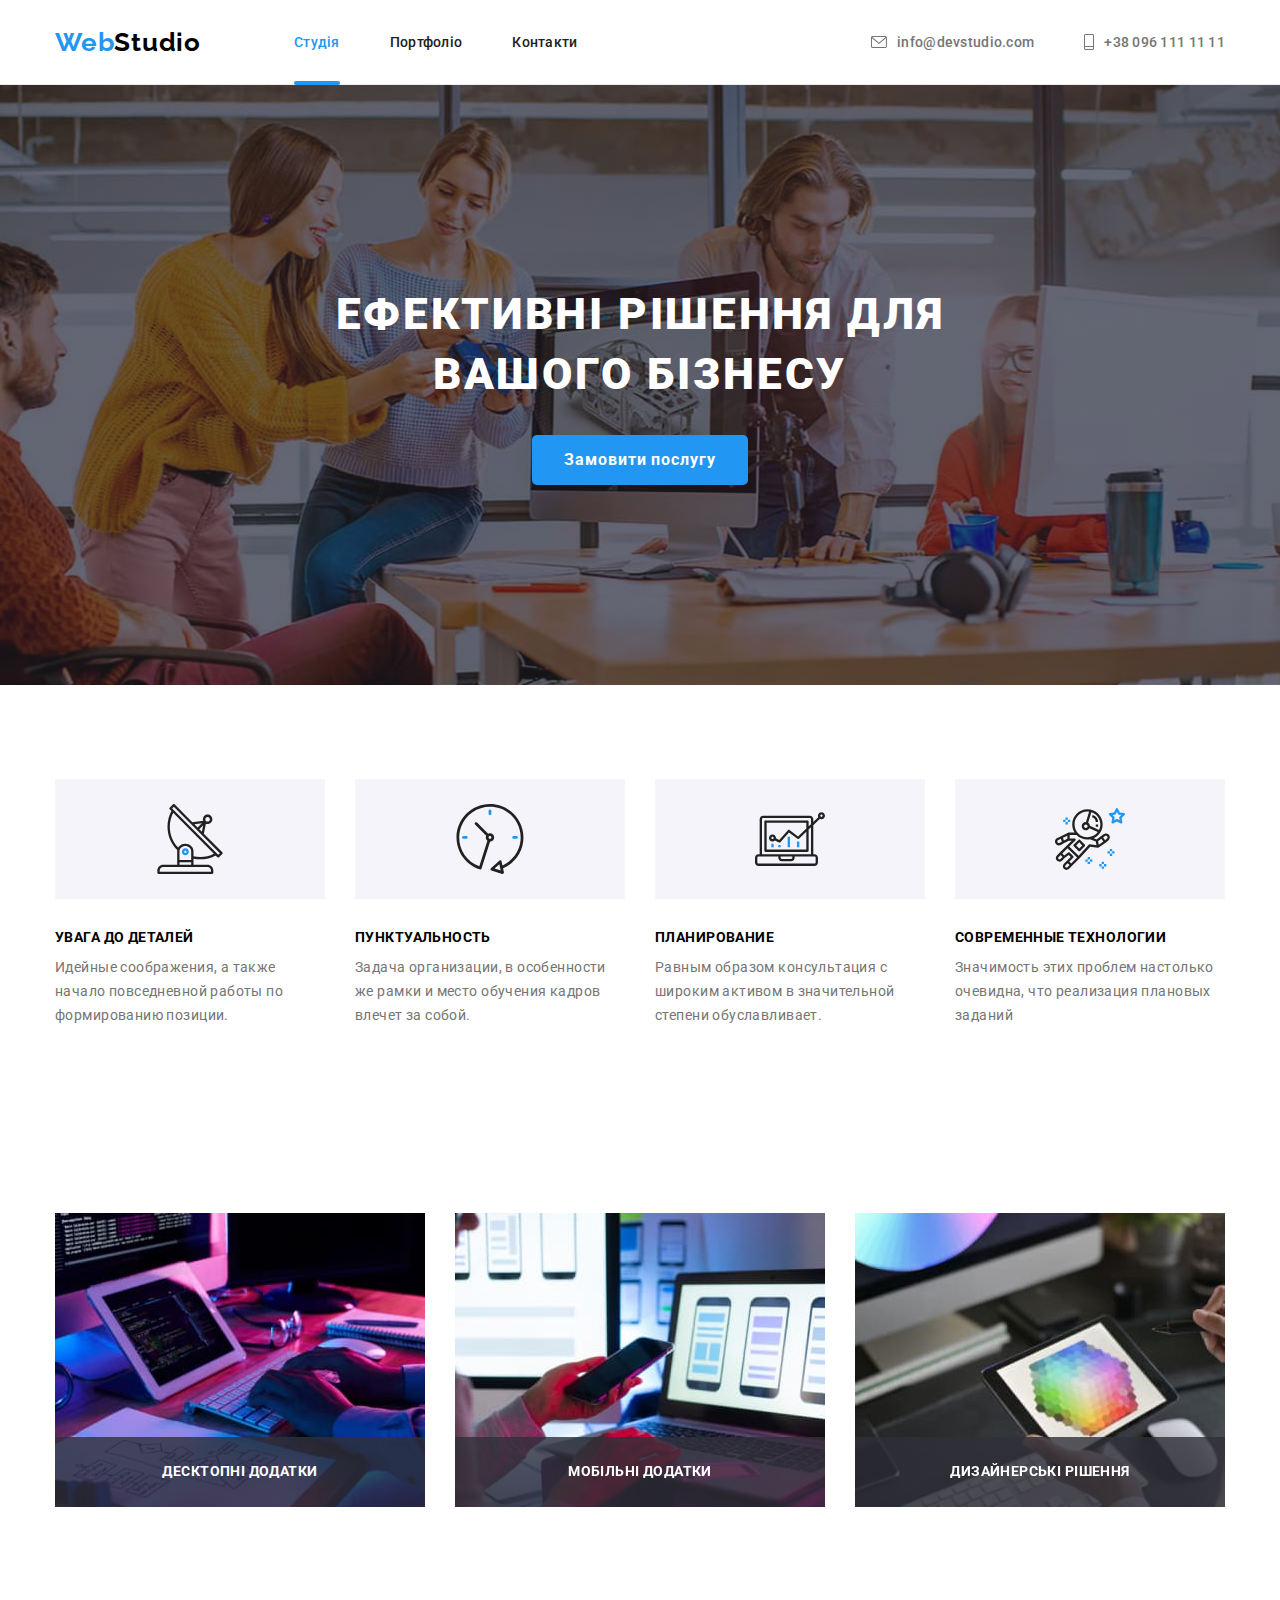
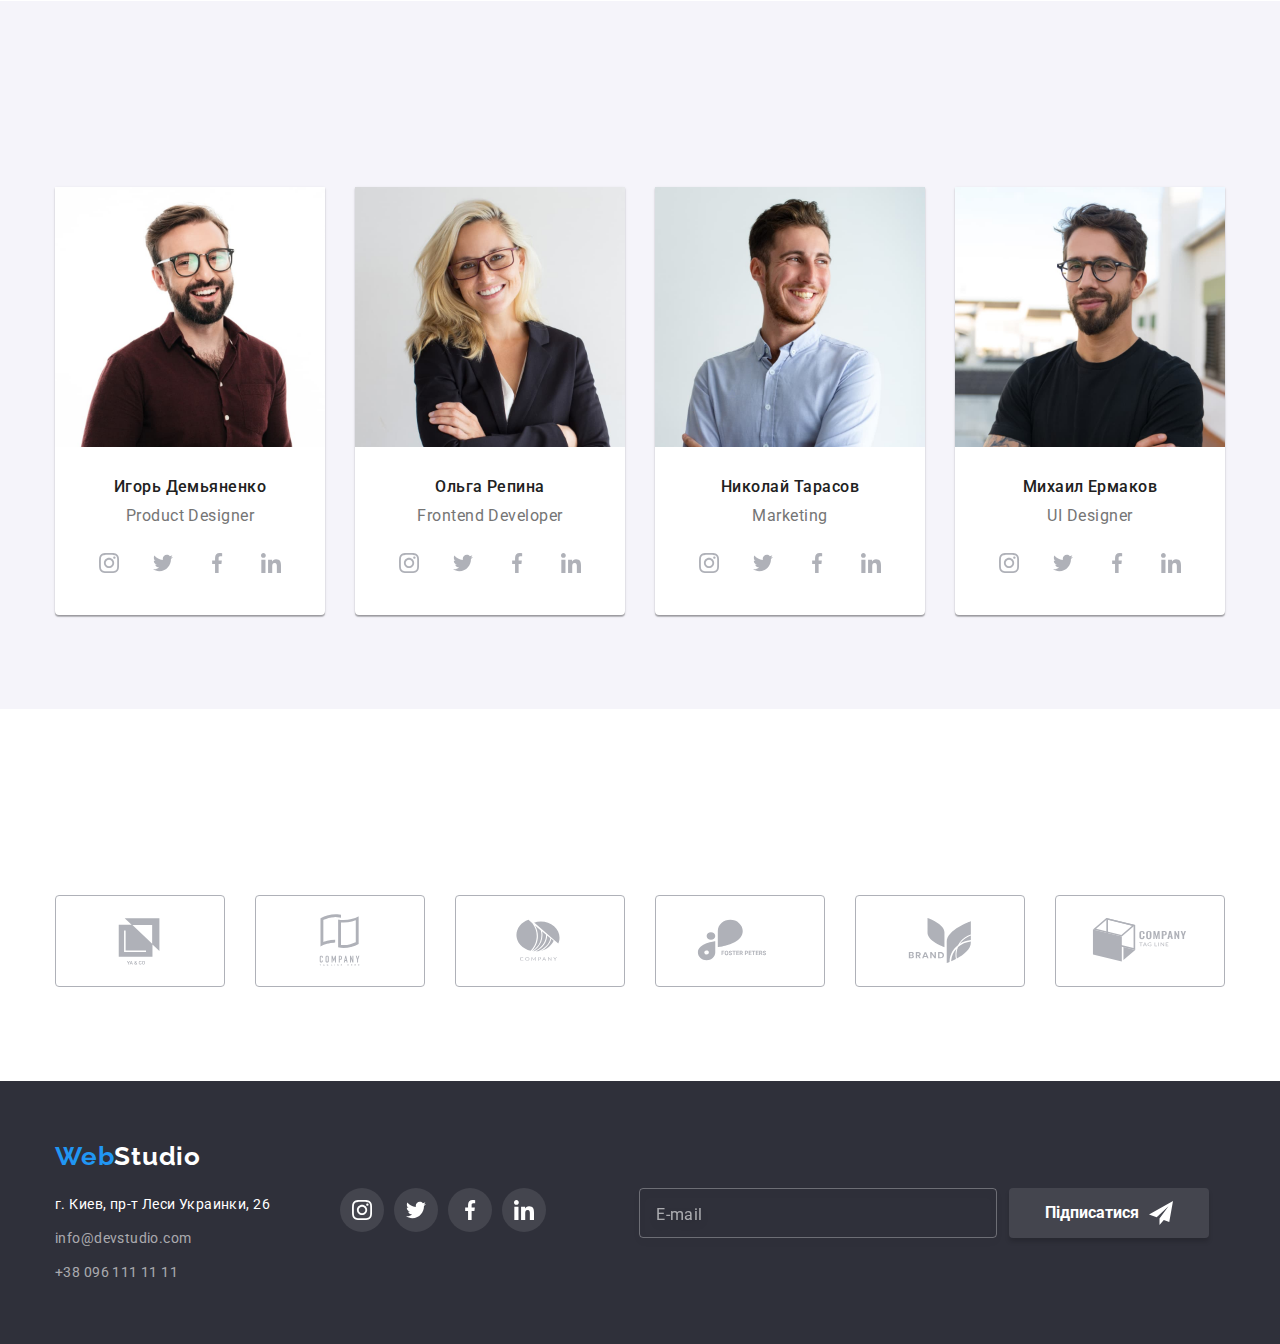
==== index.html @ dcc7ba9d "Add files via upload" ====
<!DOCTYPE html>
<html lang="ru">
  <head>
    <meta charset="UTF-8" />
    <meta http-equiv="X-UA-Compatible" content="IE=edge" />
    <meta name="viewport" content="width=device-width, initial-scale=1.0" />
    <meta http-equiv="x-ua-compatible" content="ie=edge" />
    <title>WebStudio</title>
    <link
      rel="stylesheet"
      href="https://cdnjs.cloudflare.com/ajax/libs/modern-normalize/1.1.0/modern-normalize.min.css"
    />
    <link rel="preconnect" href="https://fonts.googleapis.com" />
    <link rel="preconnect" href="https://fonts.gstatic.com" crossorigin />
    <link
      href="https://fonts.googleapis.com/css2?family=Raleway:wght@700&family=Roboto:wght@400;500;700;900&display=swap"
      rel="stylesheet"
    />
    <!-- https://animate.style/ -->
    <link
      rel="stylesheet"
      href="https://cdnjs.cloudflare.com/ajax/libs/animate.css/4.1.1/animate.min.css"
    />
    <link href="https://unpkg.com/aos@2.3.1/dist/aos.css" rel="stylesheet" />
    <link rel="stylesheet" href="./css/styles.css" />
  </head>
  <body>
    <!---------- HEADER ---------->
    <header class="header">
      <div class="container">
        <nav class="header-nav">
          <a
            class="header-logo link animate__animated animate__flip animate__delay-2s animate__slow"
            href="./index.html"
          >
            Web<span class="header-logo-studio">Studio</span></a
          >
          <ul class="header-list list">
            <li class="header-item link">
              <a href="./index.html" class="header-link link current currentt">Студія</a>
            </li>
            <li class="header-item">
              <a href="./portfolio.html" class="header-link link">Портфоліо</a>
            </li>
            <li class="header-item"><a href="" class="header-link link">Контакти</a></li>
          </ul>
        </nav>
        <ul class="contacts list">
          <li class="contact-mail">
            <a href="mailto:info@devstudio.com" class="header-contact link">
              <svg class="header-contact-icon" width="16" height="12">
                <use href="./images/sprite.svg#icon-envelope"></use>
              </svg>
              info@devstudio.com</a
            >
          </li>
          <li class="contact-mail">
            <a href="tel:+380961111111" class="header-contact link">
              <svg class="header-contact-icon" width="10" height="16">
                <use href="./images/sprite.svg#icon-Vector"></use>
              </svg>
              +38 096 111 11 11</a
            >
          </li>
        </ul>
      </div>
    </header>

    <!---------- MAIN CONTENT ---------->
    <main class="main">
      <!----- Hero ----->
      <section class="section hero">
        <div class="container">
          <h1 class="hero-title" id="studio">Ефективні рішення для вашого бізнесу</h1>
          <button
            type="button"
            class="hero-btn link animate__animated animate__slideInUp"
            data-modal-open
          >
            Замовити послугу
          </button>
        </div>
      </section>
      <!----- Features ----->
      <section class="section features">
        <div class="container">
          <h2 class="features-title visually-hidden">Особливості</h2>
          <ul class="features-list list">
            <li class="features-item">
              <div class="features-icon-box">
                <svg class="features-icon" width="70" height="70">
                  <use href="./images/sprite.svg#icon-antenna"></use>
                </svg>
              </div>
              <h3 class="features-subtitle">Увага до деталей</h3>
              <p class="features-text">
                Идейные соображения, а также начало повседневной работы по формированию позиции.
              </p>
            </li>
            <li class="features-item">
              <div class="features-icon-box">
                <svg class="features-icon" width="70" height="70">
                  <use href="./images/sprite.svg#icon-clock"></use>
                </svg>
              </div>
              <h3 class="features-subtitle">Пунктуальность</h3>
              <p class="features-text">
                Задача организации, в особенности же рамки и место обучения кадров влечет за собой.
              </p>
            </li>
            <li class="features-item">
              <div class="features-icon-box">
                <svg class="features-icon" width="70" height="70">
                  <use href="./images/sprite.svg#icon-diagram"></use>
                </svg>
              </div>
              <h3 class="features-subtitle">Планирование</h3>
              <p class="features-text">
                Равным образом консультация с широким активом в значительной степени обуславливает.
              </p>
            </li>
            <li class="features-item">
              <div class="features-icon-box">
                <svg class="features-icon" width="70" height="70">
                  <use href="./images/sprite.svg#icon-astronaut"></use>
                </svg>
              </div>
              <h3 class="features-subtitle">Современные технологии</h3>
              <p class="features-text">
                Значимость этих проблем настолько очевидна, что реализация плановых заданий
              </p>
            </li>
          </ul>
        </div>
      </section>
      <!----- Portfolio ----->
      <section class="section portfolio">
        <div class="container">
          <h2 class="portfolio-title" data-aos="fade-up" data-aos-duration="1000">
            Чем мы занимаемся
          </h2>
          <ul class="portfolio-list list">
            <li class="portfolio-list-title">
              <img
                class="portfolio-list-img"
                src="./images/looking-in-tab.jpg"
                alt="Смотрю в планшет"
                width="370"
                height="294"
              />
              <p class="portfolio-cover-text">десктопні додатки</p>
            </li>
            <li class="portfolio-list-title">
              <img
                class="portfolio-list-img"
                src="./images/looking-in-phone.jpg"
                alt="Смотрю в
            телефон"
                width="370"
                height="294"
              />
              <p class="portfolio-cover-text">мобільні додатки</p>
            </li>
            <li class="portfolio-list-title">
              <img
                class="portfolio-list-img"
                src="./images/looking-at-tab-again.jpg"
                alt="Опять смотрю
            в планшет"
                width="370"
                height="294"
              />
              <p class="portfolio-cover-text">дизайнерські рішення</p>
            </li>
          </ul>
        </div>
      </section>
      <!----- Team ----->
      <section class="section team">
        <div class="container">
          <h2 class="team-title" data-aos="fade-up" data-aos-duration="1000">Наша команда</h2>
          <ul class="team-list list">
            <!--  -->
            <li class="team-list-title">
              <img
                src="./images/igor-demianenko.jpg"
                alt="Игорь Демьяненко - Product Designer"
                width="270"
                height="260"
              />
              <div class="team-combine">
                <h3 class="team-name">Игорь Демьяненко</h3>
                <p class="team-name-job" lang="en">Product Designer</p>
                <ul class="team-soc list">
                  <li class="team-soc-item">
                    <a href="" class="team-soc-link link">
                      <svg class="team-soc-icon" width="20" height="20">
                        <use href="./images/sprite.svg#icon-instagram"></use>
                      </svg>
                    </a>
                  </li>
                  <li class="team-soc-item">
                    <a href="" class="team-soc-link link"
                      ><svg class="team-soc-icon" width="20" height="20">
                        <use href="./images/sprite.svg#icon-twitter"></use></svg
                    ></a>
                  </li>
                  <li class="team-soc-item">
                    <a href="" class="team-soc-link link"
                      ><svg class="team-soc-icon" width="20" height="20">
                        <use href="./images/sprite.svg#icon-facebook"></use></svg
                    ></a>
                  </li>
                  <li class="team-soc-item">
                    <a href="" class="team-soc-link link"
                      ><svg class="team-soc-icon" width="20" height="20">
                        <use href="./images/sprite.svg#icon-linkedin"></use></svg
                    ></a>
                  </li>
                </ul>
              </div>
            </li>
            <li class="team-list-title">
              <img
                src="./images/olga-repina.jpg"
                alt="Ольга Репина - Frontend Developer"
                width="270"
                height="260"
              />
              <div class="team-combine">
                <h3 class="team-name">Ольга Репина</h3>
                <p class="team-name-job" lang="en">Frontend Developer</p>
                <ul class="team-soc list">
                  <li class="team-soc-item">
                    <a href="" class="team-soc-link link">
                      <svg class="team-soc-icon" width="20" height="20">
                        <use href="./images/sprite.svg#icon-instagram"></use>
                      </svg>
                    </a>
                  </li>
                  <li class="team-soc-item">
                    <a href="" class="team-soc-link link"
                      ><svg class="team-soc-icon" width="20" height="20">
                        <use href="./images/sprite.svg#icon-twitter"></use></svg
                    ></a>
                  </li>
                  <li class="team-soc-item">
                    <a href="" class="team-soc-link link"
                      ><svg class="team-soc-icon" width="20" height="20">
                        <use href="./images/sprite.svg#icon-facebook"></use></svg
                    ></a>
                  </li>
                  <li class="team-soc-item">
                    <a href="" class="team-soc-link link"
                      ><svg class="team-soc-icon" width="20" height="20">
                        <use href="./images/sprite.svg#icon-linkedin"></use></svg
                    ></a>
                  </li>
                </ul>
              </div>
            </li>
            <li class="team-list-title">
              <img
                src="./images/nikolay-tarasov.jpg"
                alt="Николай Тарасов - Marketing"
                width="270"
                height="260"
              />
              <div class="team-combine">
                <h3 class="team-name">Николай Тарасов</h3>
                <p class="team-name-job" lang="en">Marketing</p>
                <ul class="team-soc list">
                  <li class="team-soc-item">
                    <a href="" class="team-soc-link link">
                      <svg class="team-soc-icon" width="20" height="20">
                        <use href="./images/sprite.svg#icon-instagram"></use>
                      </svg>
                    </a>
                  </li>
                  <li class="team-soc-item">
                    <a href="" class="team-soc-link link"
                      ><svg class="team-soc-icon" width="20" height="20">
                        <use href="./images/sprite.svg#icon-twitter"></use></svg
                    ></a>
                  </li>
                  <li class="team-soc-item">
                    <a href="" class="team-soc-link link"
                      ><svg class="team-soc-icon" width="20" height="20">
                        <use href="./images/sprite.svg#icon-facebook"></use></svg
                    ></a>
                  </li>
                  <li class="team-soc-item">
                    <a href="" class="team-soc-link link"
                      ><svg class="team-soc-icon" width="20" height="20">
                        <use href="./images/sprite.svg#icon-linkedin"></use></svg
                    ></a>
                  </li>
                </ul>
              </div>
            </li>
            <li class="team-list-title">
              <img
                src="./images/mihail-ermakov.jpg"
                alt="Михаил Ермаков - UI Designer"
                width="270"
                height="260"
              />
              <div class="team-combine">
                <h3 class="team-name">Михаил Ермаков</h3>
                <p class="team-name-job" lang="en">UI Designer</p>
                <ul class="team-soc list">
                  <li class="team-soc-item">
                    <a href="" class="team-soc-link link">
                      <svg class="team-soc-icon" width="20" height="20">
                        <use href="./images/sprite.svg#icon-instagram"></use>
                      </svg>
                    </a>
                  </li>
                  <li class="team-soc-item">
                    <a href="" class="team-soc-link link"
                      ><svg class="team-soc-icon" width="20" height="20">
                        <use href="./images/sprite.svg#icon-twitter"></use></svg
                    ></a>
                  </li>
                  <li class="team-soc-item">
                    <a href="" class="team-soc-link link"
                      ><svg class="team-soc-icon" width="20" height="20">
                        <use href="./images/sprite.svg#icon-facebook"></use></svg
                    ></a>
                  </li>
                  <li class="team-soc-item">
                    <a href="" class="team-soc-link link"
                      ><svg class="team-soc-icon" width="20" height="20">
                        <use href="./images/sprite.svg#icon-linkedin"></use></svg
                    ></a>
                  </li>
                </ul>
              </div>
            </li>
          </ul>
        </div>
      </section>
      <!-- Постійні клієнти -->
      <section class="section clientss">
        <div class="container">
          <h2 class="clients-title" data-aos="fade-up" data-aos-duration="1000">
            Постійні клієнти
          </h2>
          <ul class="clients-list list">
            <li class="">
              <a href="" class="clients-link"
                ><svg class="clients-icon" width="106" height="60">
                  <use href="./images/sprite.svg#icon-Logo-1"></use></svg
              ></a>
            </li>
            <li class="">
              <a href="" class="clients-link"
                ><svg class="clients-icon" width="106" height="60">
                  <use href="./images/sprite.svg#icon-Logo-2"></use></svg
              ></a>
            </li>
            <li class="">
              <a href="" class="clients-link"
                ><svg class="clients-icon" width="106" height="60">
                  <use href="./images/sprite.svg#icon-Logo-3"></use></svg
              ></a>
            </li>
            <li class="">
              <a href="" class="clients-link"
                ><svg class="clients-icon" width="106" height="60">
                  <use href="./images/sprite.svg#icon-Logo-4"></use></svg
              ></a>
            </li>
            <li class="">
              <a href="" class="clients-link"
                ><svg class="clients-icon" width="106" height="60">
                  <use href="./images/sprite.svg#icon-Logo-5"></use></svg
              ></a>
            </li>
            <li class="">
              <a href="" class="clients-link"
                ><svg class="clients-icon" width="106" height="60">
                  <use href="./images/sprite.svg#icon-Logo-6"></use></svg
              ></a>
            </li>
          </ul>
        </div>
      </section>
    </main>
    <!---------- FOOTER ---------->
    <footer class="footer section">
      <div class="container">
        <div class="logo-contacts">
          <a class="footer-logo link" lang="en" href="./index.html">
            Web<span class="footer-logo-studio">Studio</span></a
          >
          <address>
            <ul class="footer-list list" id="contacts">
              <li class="footer-list-item">
                <a
                  href="https://goo.gl/maps/U5zvmCGQdRFb18JV9"
                  target="_blank"
                  class="footer-list-address link"
                  rel="noopener noreferer nofollow"
                  >г. Киев, пр-т Леси Украинки, 26
                </a>
              </li>
              <li class="footer-list-item link">
                <a href="mailto:info@devstudio.com" class="footer-list-emph link"
                  >info@devstudio.com</a
                >
              </li>
              <li class="footer-list-item">
                <a href="tel:+380961111111" class="footer-list-emph link">+38 096 111 11 11</a>
              </li>
            </ul>
          </address>
        </div>

        <div class="footer-add">
          <p class="footer-add-title" data-aos="fade-down-right">приєднуйтесь</p>
          <div class="footer-network">
            <a href="" class="footer-network-add"
              ><svg class="footer-icon instagram" width="20" height="20">
                <use href="./images/sprite.svg#icon-instagram"></use></svg></a
            ><a href="" class="footer-network-add"
              ><svg class="footer-icon twitter" width="20" height="20">
                <use href="./images/sprite.svg#icon-twitter"></use></svg></a
            ><a href="" class="footer-network-add"
              ><svg class="footer-icon facebook" width="20" height="20">
                <use href="./images/sprite.svg#icon-facebook"></use></svg></a
            ><a href="" class="footer-network-add"
              ><svg class="footer-icon linkedin" width="20" height="20">
                <use href="./images/sprite.svg#icon-linkedin"></use></svg
            ></a>
          </div>
        </div>

        <div class="footer-form">
          <p class="footer-form-title" data-aos="fade-down-left">Підпишіться на розсилку</p>
          <div class="subscribe-wrapp">
            <form class="footerform">
              <label class="footer-label">
                <input class="footer-input" type="email" name="email" placeholder="E-mail" />
              </label>
              <button type="submit" class="footer-btn" >Підписатися<svg class="footer-icon-subscribe" width="24" height="24">
                <use href="./images/sprite.svg#icon-subscribe"></use></svg></button>
            </form>
          </div>
        </div>
      </div>
    </footer>
    <div class="backdrop is-hidden" data-modal>
      <div class="modal">
        <button type="button" class="modal-close" data-modal-close>
          <svg class="modal-icon" width="18" height="18">
            <use href="./images/sprite.svg#icon-modal-close"></use>
          </svg>
        </button>
        <h2 class="modal-title">Залиште свої дані, ми вам передзвонимо</h2>
        <form class="modal-form">
          <div class="modal-field">
            <label for="user-name" class="modal-label">Ім'я</label>
          <div class="input-wrap">
            <input type="text" name="user-name" id="user-name" autofocus autocomplete="on" placeholder=" " class="modal-input"> 
            <svg class="input-modal-icon" width="18" height="18">
              <use href="./images/sprite.svg#icon-person-modal"></use>
            </svg>
          </div>
          </div>
  
          <div class="modal-field">
            <label for="tel" class="modal-label">Телефон</label>
          <div class="input-wrap">
            <input type="tel" name="tel" id="tel" class="modal-input" placeholder=" ">
            <svg class="input-modal-icon" width="18" height="18">
              <use href="./images/sprite.svg#icon-phone-modal"></use>
            </svg>
          </div>
          </div>
  
          <div class="modal-field">
            <label for="email" class="modal-label">Пошта</label>
          <div class="input-wrap">
            <input type="email" name="email" id="email" class="modal-input" placeholder=" ">
            <svg class="input-modal-icon" width="18" height="18">
              <use href="./images/sprite.svg#icon-email-modal"></use>
            </svg>
            </div>
          </div>

          <div class="modal-field">
            <label for="comment" class="modal-label">Коментар</label>
          <div class="input-wrap">
            <textarea type="text" name="comment" id="comment" placeholder="Введіть текст" class="modal-text"></textarea>
            <span class="icon"></span>
            </div>
          </div>

          <div class="modal-checkbox">
            <label class="checkbox-label">
              <input class="checkbox hidden" type="checkbox" name="policy" id="policy" required>
              <span class="agree-icon"></span>
              <span class="agree-text">
              Погоджуюся з розсилкою та приймаю &nbsp</span>
              <a href="#" class="modal-contract">Умови договору</a>
              
            </label>

          </div>
          
          <button type="submit" class="button-submit">Відправити</button>

        </form>
      </div>
    </div>
    <script src="./js/modal.js"></script>
    <script src="https://unpkg.com/aos@2.3.1/dist/aos.js"></script>
    <script>
      AOS.init();
    </script>
  </body>
</html>
---- css/styles.css ----
/* ---------- GENERAL ---------- */
:root {
  --main-text-color: #212121;
  --second-text-color: #757575;
  --third-text-color: #ffffff;
  --hover-text-color: #2196f3;
  --first-bcg-color: #2f303a;
  --second-bcg-color: #f5f4fa;
  --third-bcg-color: #ffffff;
  --border-color: #eeeeee;
  --icon-color: #afb1b8;
}
p,
h1,
h2,
h3,
h4,
h5,
h6 {
  margin: 0;
  padding: 0;
}
ul,
ol {
  margin: 0;
  padding-left: 0;
}
a {
  color: currentColor;
  text-decoration: none;
}
address {
  font-style: normal;
}
button {
  cursor: pointer;
  outline: transparent;
}

body {
  background-color: #ffffff;
  font-family: 'Roboto', 'Raleway', sans-serif;
}
.html {
  box-sizing: border-box;
}

img {
  display: block;
}

.header {
  background-color: var(--);
  border-bottom: 1px solid #ececec;
}
header .container {
  display: flex;
  align-items: center;
}

.header-logo {
  margin-right: 93px;
}
.header-contact-link {
  display: flex;
  align-items: baseline;
}
.header-contact-icon {
  margin-right: 10px;
  padding-top: 0;
  padding-bottom: 0;
  fill: currentColor;
  align-items: center;
  transition: fill 250ms cubic-bezier(0.4, 0, 0.2, 1);
}
.contact-mail:hover .header-contact-icon {
  fill: var(--hover-text-color);
  display: inline-block;
  align-self: center;
}

.container {
  /* width: 100%; прибираємо*/
  width: 1200px;
  margin: 0 auto;
  padding-left: 15px;
  padding-right: 15px;
}
.hero-img {
  /* max-width: 1600px;
  margin-left: auto;
  margin-right: auto;
  outline: 1px solid red;
  background-image: url(../images/header.jpg);
  background-repeat: no-repeat;
  background-size: contain;
  background-position: center; */

  /* display: flex;
  align-items: center;
  background-image: linear-gradient (to right, rgba(0, 0, 0, 0.4), rgba(0, 0, 0, 0.4)); */
}

.section.hero {
  max-width: 1600px;
  max-height: 600px;
  margin: 0 auto;
  background-color: var(--first-bcg-color);
  background-image: linear-gradient(to right, rgba(47, 48, 58, 0.4), rgba(47, 48, 58, 0.4)),
    url(../images/header.jpg);
  background-size: cover;
  background-repeat: no-repeat;
  background-position: center;
  padding: 200px 0;
}

.list {
  list-style: none; /*забирає крапку перед списком*/
  padding: 0;
  margin: 0;
}
.link {
  text-decoration: none; /*забирає підкреслення посилання*/
}
.visually-hidden {
  position: absolute;
  white-space: nowrap;
  width: 1px;
  height: 1px;
  overflow: hidden;
  border: 0;
  padding: 0;
  clip: rect(0 0 0 0);
  clip-path: inset(50%);
  margin: -1px;
}
/* ---------- ХЕДЕР ---------- */
.header-nav .link.current {
  color: var(--hover-text-color);
  margin-left: auto;
}
/* Тут Данилко розказує про створення лінії для підкреслення current link: https://youtu.be/gtG1pi5EwMY?t=6639 */
.currentt {
  position: relative;
}
.currentt::after {
  position: absolute;
  content: '';
  width: 100%;
  height: 4px;
  background-color: var(--hover-text-color);
  border-radius: 2px;
  left: 0;
  bottom: -3px;
}

.header-nav {
  display: flex;
  align-items: center;
}
.header-list {
  display: flex;
  gap: 50px;
}
.header-logo {
  font-family: 'Raleway';
  font-weight: 700;
  padding-top: 24px;
  padding-bottom: 24px;
  font-size: 26px;
  line-height: 1.19;
  letter-spacing: 0.03em;
  color: var(--hover-text-color);
}
.contacts {
  display: flex;
  align-items: center;
  margin-left: auto;
  gap: 50px;
}

.header-logo-studio {
  color: #000000;
}

.header-link {
  display: block;
  font-weight: 500;
  font-size: 14px;
  line-height: 1.143;
  letter-spacing: 0.02em;
  color: var(--main-text-color);
  padding-top: 32px;
  padding-bottom: 32px;
  display: block;
  transition: color 250ms cubic-bezier(0.4, 0, 0.2, 1);
}

.header-link:hover,
.header-link:focus {
  color: var(--hover-text-color);
}

.header-contact {
  font-weight: 500;
  font-size: 14px;
  line-height: 1.43;
  letter-spacing: 0.02em;
  padding-top: 32px;
  padding-bottom: 32px;
  color: var(--second-text-color);
  display: flex;
  align-items: center;
  transition: color 250ms cubic-bezier(0.4, 0, 0.2, 1);
}
.header-contact:hover,
.header-contact:focus {
  color: var(--hover-text-color);
}

/* ---------- ГЕРОЙ ---------- */
/* .hero-content {
  max-width: 696px;
  padding: 200px auto 30px auto;
  display: flex;
  text-align: center;
} */
div {
  display: block;
}

/* .hero {
  background-color: var(--first-bcg-color);
  padding: 200px 0;
} */
.hero-title {
  margin: 0 auto 30px;
  max-width: 696px;
  font-weight: 900;
  font-size: 44px;
  line-height: 1.36;
  text-align: center;
  letter-spacing: 0.06em;
  text-transform: uppercase;
  color: var(--third-text-color);
}
.hero-btn {
  display: block;
  margin: auto;
  padding: 10px 32px;
  font-family: 'Roboto';
  font-weight: 700;
  font-size: 16px;
  line-height: 1.875;
  letter-spacing: 0.06em;
  background-color: var(--hover-text-color);
  color: var(--third-text-color);
  border: none;
  border-radius: 5px;
  transition: background-color 250ms cubic-bezier(0.4, 0, 0.2, 1);
}
.hero-btn:hover {
  cursor: pointer;
  background-color: #188ce8;
}

/* ---------- ОСОБЕННОСТИ ---------- */
.section {
  padding: 94px 0;
}
.features-icon-box {
  display: flex;
  width: 270px;
  height: 120px;
  background-color: var(--second-bcg-color);
  align-items: center;
  justify-content: center;
  margin-bottom: 30px;
}
.section.features {
  padding-bottom: 94px;
}
.features-subtitle {
  font-weight: 700;
  font-size: 14px;
  line-height: calc(16 / 14);
  letter-spacing: 0.03em;
  text-transform: uppercase;
  max-width: 270px;
  margin-bottom: 10px;
}
.features-text {
  min-width: 270px;
  font-size: 14px;
  line-height: calc(24 / 14);
  letter-spacing: 0.03em;
  color: var(--second-text-color);
}

.features-list {
  list-style: none;
  display: flex;
  gap: 30px;
  align-items: center;
}
/* .features-item {
  max-width: 270px;
} */
/* ---------- ПОРТФОЛИО ---------- */
.section.portfolio {
  padding-top: 0;
}
.portfolio {
  background-color: var(--third-bcg-color);
  text-align: center;
}
.clients-title,
.portfolio-title,
.team-title {
  font-weight: 700;
  font-size: 36px;
  line-height: calc(42 / 36);
  text-align: center;
  letter-spacing: 0.03em;
  color: var(--main-text-color);
  margin-bottom: 50px;
}
.portfolio-list {
  display: flex;
  /* justify-content: center;  чому не потрібно використовувати?*/
  gap: 30px;
}
.portfolio-list-title {
  background-color: #fff;
  position: relative;
}

.portfolio-cover-text {
  position: absolute;
  bottom: 0;
  left: 0;
  color: #fff;
  background-color: rgba(47, 48, 58, 0.8);
  font-weight: 700;
  font-size: 14px;
  line-height: 1.14;
  letter-spacing: 0.03em;
  text-transform: uppercase;
  width: 100%;
  height: 70px;
  padding: 27px auto;
  display: flex;
  justify-content: center;
  align-items: center;
}

/* ---------- НАША КОМАНДА ---------- */
.team {
  background-color: var(--second-bcg-color);
  padding-bottom: 94px;
  padding-top: 94px;
}
.team-name {
  font-weight: 500;
  font-size: 16px;
  line-height: calc(19 / 16);
  text-align: center;
  letter-spacing: 0.03em;
  color: var(--main-text-color);
  margin-bottom: 10px;
}
.team-list {
  display: flex;
  gap: 30px;
}
.team-name-job {
  font-size: 16px;
  line-height: calc(19 / 16);
  text-align: center;
  letter-spacing: 0.03em;
  color: var(--second-text-color);
  margin-bottom: 16px;
}
.team-combine {
  padding-top: 30px;
  padding-bottom: 30px;
}
.team-list-title {
  background-color: #ffffff;
  border: 0px #ffffff solid;
  box-shadow: 0px 1px 3px rgba(0, 0, 0, 0.12), 0px 1px 1px rgba(0, 0, 0, 0.14),
    0px 2px 1px rgba(0, 0, 0, 0.2);
  border-radius: 0px 0px 4px 4px;
}
.team-soc-link {
  width: 44px;
  height: 44px;
  border-radius: 50%;
  background-color: #fff;
  display: flex;
  align-items: center;
  justify-content: center;
  color: var(--icon-color);
  transition: background-color 250ms cubic-bezier(0.4, 0, 0.2, 1),
    color 250ms cubic-bezier(0.4, 0, 0.2, 1);
  /* transition - плавная смена цвета при ховере */
}
.team-soc-icon {
  fill: currentColor;
}
.team-soc-link:focus,
.team-soc-link:hover {
  background-color: var(--hover-text-color);
  color: #fff;
}

/* второй вариант, как можно сделать смену цвета при ховере на icon: */
/* .team-soc-link:hover {
  background-color: var(--hover-text-color);
}
.team-soc-link:hover .team-soc-icon {
  fill: #fff;
}
.team-soc-icon {
  fill: var(--icon-color);
} */

.team-soc {
  display: flex;
  justify-content: center;
  gap: 10px;
}
/* ---------- Постійні клієнти ---------- */
/* .icon-client-link {
  display: flex;
  width: 170px;
  height: 92px;
  border: 1px solid var(--icon-color);
  border-radius: 4px;
  fill: var(--icon-color);
  align-items: center;
  justify-content: center;
} */

.clients-link {
  display: flex;
  width: 170px;
  height: 92px;
  border: 1px solid var(--icon-color);
  border-radius: 4px;
  fill: var(--icon-color);
  align-items: center;
  justify-content: center;
  outline: transparent;
  transition: border 250ms cubic-bezier(0.4, 0, 0.2, 1), fill 250ms cubic-bezier(0.4, 0, 0.2, 1);
}
.clients-link:hover,
.clients-link:focus {
  fill: var(--hover-text-color);
  border: 1px solid var(--hover-text-color);
}

.clients-list {
  display: flex;
  margin-top: 50px;
  gap: 30px;
}

/* ---------- ФУТЕР ---------- */
.footer {
  padding: 60px 0;
  background-color: var(--first-bcg-color);
}

.footer-logo {
  font-family: 'Raleway';
  font-weight: 700;
  font-size: 26px;
  line-height: 1.19;
  letter-spacing: 0.03em;
  color: var(--hover-text-color);
}

.footer-logo-studio {
  color: #ffffff;
}
.footer-list {
  margin-top: 20px;
}
.footer-list-item:nth-child(1) {
  margin-bottom: 10px;
}
.footer-list-item:nth-child(2) {
  margin-bottom: 10px;
}
.footer-list-address {
  font-style: normal;
  font-weight: 400;
  font-size: 14px;
  line-height: calc(24 / 14);
  letter-spacing: 0.03em;
  color: var(--third-text-color);
}
.footer-list-emph {
  /* margin-bottom: 60px; */
  font-style: normal;
  font-weight: 400;
  font-size: 14px;
  line-height: calc(24 / 14);
  letter-spacing: 0.03em;
  color: rgba(255, 255, 255, 0.6);
  transition: color 250ms cubic-bezier(0.4, 0, 0.2, 1);
}
.footer-list-emph:hover,
.footer-list-emph:focus {
  color: var(--hover-text-color);
}
.add-title {
  font-family: 'Roboto';
  font-style: normal;
  font-weight: 700;
  font-size: 14px;
  line-height: 16px;
  letter-spacing: 0.03em;
  text-transform: uppercase;
  color: #ffffff;
}
/* ---------- PORTFOLIO ---------- */
/* ---------- PORTFOLIO ---------- */

.filter {
  padding: 94px 0 50px;
  background-color: aqua;
}
.filter-btn {
  display: flex;
  margin-bottom: 50px;
  justify-content: center;
  gap: 8px;
}

.filter-btn-name {
  padding: 6px 22px;
  font-family: 'Roboto';
  font-style: normal;
  font-weight: 500;
  font-size: 16px;
  line-height: calc(26 / 16);
  text-align: center;
  letter-spacing: 0.03em;
  color: var(--main-text-color);
  background-color: var(--second-bcg-color);
  cursor: pointer;
  border: none;
  border-radius: 4px;
  transition: color 250ms cubic-bezier(0.4, 0, 0.2, 1),
    background-color 250ms cubic-bezier(0.4, 0, 0.2, 1),
    box-shadow 250ms cubic-bezier(0.4, 0, 0.2, 1);
}
.filter-btn-name:hover,
.filter-btn-name:focus {
  cursor: pointer;
  color: var(--third-text-color);
  background-color: var(--hover-text-color);
  box-shadow: 0px 3px 1px rgba(0, 0, 0, 0.1), 0px 1px 2px rgba(0, 0, 0, 0.08),
    0px 2px 2px rgba(0, 0, 0, 0.12);
}
.example-link,
.example-card {
  flex-basis: calc((100% - 2 * 30px) / 3);
}

.example-link,
.example-link {
  cursor: pointer;
  border-radius: 4px;
  display: block;
}
.example-box {
  position: relative;
}

/* .example-box:hover .example-cover-text означає: при наведенні курсору на .example-box змінюй текст, а саме - підганяй його до верху */
.example-card:hover .example-cover-text,
.example-link:focus .example-cover-text {
  transform: translateY(0%);
  /* transition: color #fff 500ms cubic-bezier(0.4, 0, 0.2, 1),
    background-color 500ms rgba(33, 150, 243, 0.9); */
}
/*  */
.example-box-wrap {
  position: relative;
  overflow: hidden;
  /* overflow: hidden - створює умовный карман в який  ховаєтсья вспливаюче вікно*/
}
.example-cover-text {
  position: absolute;
  top: 0;
  left: 0;
  color: #fff;
  background-color: rgba(33, 150, 243, 0.9);
  padding: 63px 24px;
  font-size: 18px;
  font-weight: 400;
  line-height: 1.55;
  height: 100%;
  transform: translateY(100%);
  transition: 500ms cubic-bezier(0.4, 0, 0.2, 1);
  overflow: auto;
  /* overflow: auto - дозволяє зявлятись скролу, якщо є переповнення
  overflow: scroll - скрол буде завжди */
}

.example-link:focus,
.example-link:hover {
  box-shadow: 0px 3px 1px rgba(0, 0, 0, 0.1), 0px 1px 2px rgba(0, 0, 0, 0.08),
    0px 2px 2px rgba(0, 0, 0, 0.12);
  outline: transparent;
}

.examples {
  display: flex;
  gap: 30px;
  flex-wrap: wrap;
}
.example-list {
  padding: 20px 24px;
  border-left: 1px solid var(--border-color);
  border-bottom: 1px solid var(--border-color);
  border-right: 1px solid var(--border-color);
}

.example-name {
  margin-bottom: 5px;
  font-weight: 700;
  font-size: 18px;
  line-height: 2;
  letter-spacing: 0.06em;
  color: var(--main-text-color);
}
.example-type {
  font-weight: 400;
  font-size: 16px;
  line-height: 1.88;
  letter-spacing: 0.03em;
  color: var(--second-text-color);
}

/* ---------- FOOTER ---------- */
/* ---------- FOOTER ---------- */

.footer-add {
  display: block;

  margin-left: 70px;
}
.footer-form-title,
.footer-add-title {
  color: var(--third-text-color);
  margin-bottom: 20px;
  font-style: normal;
  font-weight: 700;
  font-size: 14px;
  line-height: 16px;
  letter-spacing: 0.03em;
  text-transform: uppercase;
  
  /* text-align: left; */
}

.footer-network {
  display: flex;
  gap: 10px;
}

.footer-network-add {
  background: rgba(255, 255, 255, 0.1);
  fill: var(--third-text-color);
  display: flex;
  width: 44px;
  height: 44px;
  border-radius: 44px;
  align-items: center;
  justify-content: center;
  transition: background-color 250ms cubic-bezier(0.4, 0, 0.2, 1);
}
/* .footer-icon {
  width: 20px;
  height: 20px;
} */
.footer-network-add:hover,
.footer-network-add:focus {
  background-color: var(--hover-text-color);
}
.footer .container {
  display: flex;
  align-items: baseline;
}

.footer-form {
  margin-left: 93px;
}
.footerform {
  display: flex;

}
.footer-input {
  width: 358px;
  height: 50px;
  background-color: transparent;
  outline: transparent;
  border: 1px solid rgba(255, 255, 255, 0.3);
  filter: drop-shadow(0px 4px 4px rgba(0, 0, 0, 0.15));
  border-radius: 4px;
  padding: 15px 0 15px 16px;
  color: var(--third-text-color);
  font-weight: 400;
  font-size: 20px;
  font-height: 1.25;
  letter-spacing: 0.03em;
}
.footer-input::placeholder {
  font-weight: 400;
  font-size: 16px;
  font-height: 1.25;
  /* display: flex;
  align-items: center; */
  letter-spacing: 0.03em;
  color: rgba(255, 255, 255, 0.6);
}
.footer-btn {
  width: 200px;
  height: 50px;
  background-color: var(--hover-text-color);
  color: var(--third-text-color);
  font-weight: 700;
  font-size: 16px;
  line-height: 1.87;
  display: inline;
  align-items: center;
  justify-content: center;
  box-shadow: 0px 4px 4px rgba(0, 0, 0, 0.15);
  border-radius: 4px;
  border: none;
  transition: background-color 250ms cubic-bezier(0.4, 0, 0.2, 1);
}
.footer-icon-subscribe {
  fill: var(--third-text-color);
}
.footer-btn {
  fill: var(--hover-text-color);
  display: flex;
  align-self: center;
  justify-content: center;
  margin-left: 12px;
}
.footer-btn, .footer-icon-subscribe {
  display: flex;
  align-self: center;
  justify-content: center;
  gap: 10px;
  color: white;
  fill: white;
  background-color: rgba(68, 69, 78, 1);
}
.footer-icon-subscribe {
  background-color: transparent;
  transition: background-color 250ms cubic-bezier(0.4, 0, 0.2, 1);
}
.footer-btn:hover, .footer-icon-subscribe:hover {

  color: white;
background-color: var(--hover-text-color);
}

/*  --  backdrop --  */

.backdrop {
  position: fixed;
  /* position: fixed - використовується для фіксації на екрані при скролі, збільшенні, зменшенні */
  top: 0;
  width: 100vw;
  height: 100vh;
  /* VW (Viewport Width) & VH (Viewport Height) - відносла ширина і висота екрану */
  background-color: rgba(0, 0, 0, 0.2);
  transition: opacity 250ms cubic-bezier(0.4, 0, 0.2, 1),
    visibility 250ms cubic-bezier(0.4, 0, 0.2, 1);
}
.backdrop.is-hidden .modal {
  transform: translate(-50%, -50%) scale(0);
}

.modal {
  padding: 40px;
  width: 528px;
  height: 581px;
  background-color: #fff;
  box-shadow: 0px 1px 3px rgba(0, 0, 0, 0.12), 0px 1px 1px rgba(0, 0, 0, 0.14),
    0px 2px 1px rgba(0, 0, 0, 0.2);
  border-radius: 4px;
  position: absolute;
  top: 50%;
  left: 50%;
  transform: translate(-50%, -50%) scale(1);
  transition: transform 250ms cubic-bezier(0.4, 0, 0.2, 1);
}
.modal-close {
  width: 30px;
  height: 30px;
  border: 1px solid rgba(0, 0, 0, 0.1);
  border-radius: 50%;
  background-color: transparent;
  display: flex;
  align-items: center;
  justify-content: center;
  position: absolute;
  right: 8px;
  top: 8px;
  transition: background-color 250ms cubic-bezier(0.4, 0, 0.2, 1),
    fill 250ms cubic-bezier(0.4, 0, 0.2, 1);
}
/* .modal-icon {
  display: flex;
  background-color: transparent;
  fill: currentColor;
  background-color: transparent;
  transition: background-color 250ms cubic-bezier(0.4, 0, 0.2, 1),
    fill 250ms cubic-bezier(0.4, 0, 0.2, 1);
} */

/* .modal-close:hover,
.modal-close:focus {
  background-color: var(--hover-text-color);
  fill: #eeeeee;
} */

.modal-close:hover .modal-icon {
  fill: var(--hover-text-color);
}

.is-hidden {
  visibility: hidden;
  opacity: 0;
  pointer-events: none;
  /* pointer-events: none - забирає можливість перекривання і клацання у прозорого модального вікна */
}

/* тут Данилко розказує про те, як робитианімацію на модальне вікно https://youtu.be/gtG1pi5EwMY?t=6060 */

.modal-form {
  display: inline-block;
  margin-top: 12px;
  width: 100%;
}
.modal-title {
display: block;
font-weight: 700;
font-size: 20px;
line-height: 1.15;
text-align: center;
letter-spacing: 0.03em;
}

.input-wrap {
  display: flex;
  flex-direction: column;
  position: relative;
}

.modal-field {
  margin-bottom: 12px;
}
.modal-label {
  display: block;
  font-weight: 400;
  font-size: 12px;
  line-height: 1.16;
  letter-spacing: 0.01em;
  color: #757575;
  margin-bottom: 4px;
}

.input-wrap {
  /* position: relative; */
}
.modal-input {
  width: 100%;
  height: 40px;
  border: 1px solid rgba(33, 33, 33, 0.2);
  border-radius: 4px;
  padding-left: 42px;
  outline: transparent;
  cursor: pointer;
  fill: #000000;
  transition: border-color 2500ms cubic-bezier(0.4, 0, 0.2, 1),
  fill 2500ms cubic-bezier(0.4, 0, 0.2, 1);
}
.modal-input:focus ~ .input-modal-icon {
  fill: var(--hover-text-color);
}

.modal-text {
  width: 100%;
  height: 120px;
  border: 1px solid rgba(33, 33, 33, 0.2);
  border-radius: 4px;
  resize: none;
  padding: 12px;
  outline: transparent;
  cursor: pointer;
  font-weight: 400;
  font-size: 12px;
  line-height: 1.16;
  letter-spacing: 0.01em;
  color: rgba(117, 117, 117, 0.5);
}

.input-wrap textarea[name="comment"] {
  padding: 12px 16px;
}



.modal-contract {
color: var(--hover-text-color);
cursor: pointer;
text-decoration: underline;
}

.button-submit {
  display: flex;
  margin-top: 30px;
  margin-left: auto;
  margin-right: auto;
  padding: 10px 55px 10px 56px;
  font-weight: 700;
  font-size: 16px;
  line-height: 1.88;
  align-items: center;
  text-align: center;
  letter-spacing: 0.06em;
  color: var(--third-text-color);
  background-color: var(--hover-text-color);
  border: 1px solid transparent;
  border-radius: 4px;
  cursor: pointer;
  transition: background-color 250ms cubic-bezier(0.4, 0, 0.2, 1), box-shadow 250ms cubic-bezier(0.4, 0, 0.2, 1);
}

.input-modal-icon {
  position: absolute;
  left: 12px;
  top: 50%;
  transform: translateY(-50%);
  transition: fill 250ms cubic-bezier(0.4, 0, 0.2, 1);
}


.checkbox,
.visually-hidden {
  position: absolute;
  white-space: nowrap;
  width: 1px;
  height: 1px;
  overflow: hidden;
  border: 0;
  padding: 0;
  clip: rect(0 0 0 0);
  clip-path: inset(50%);
  margin: -1px
}

.agree-icon {
  display: inline-block;
  width: 15px;
  height: 15px;
  background-color: transparent;
  border: 2px solid black;
  border-radius: 4px;
}

.modal-agree {
  margin-left: 10px;
}

.checkbox:checked + .agree-icon {
  background-color: var(--hover-text-color);
  background-image: url(../images/Vector.svg);
  border: 2px solid var(--hover-text-color);
  background-size: contain;
  background-repeat: no-repeat;
  background-origin: content-box;
  background-position: 50% 50%;
}

.agree-text {
  margin-left: 8px;
}
.checkbox-label {
  display: flex;
  align-items: center;
  justify-content: center;

}
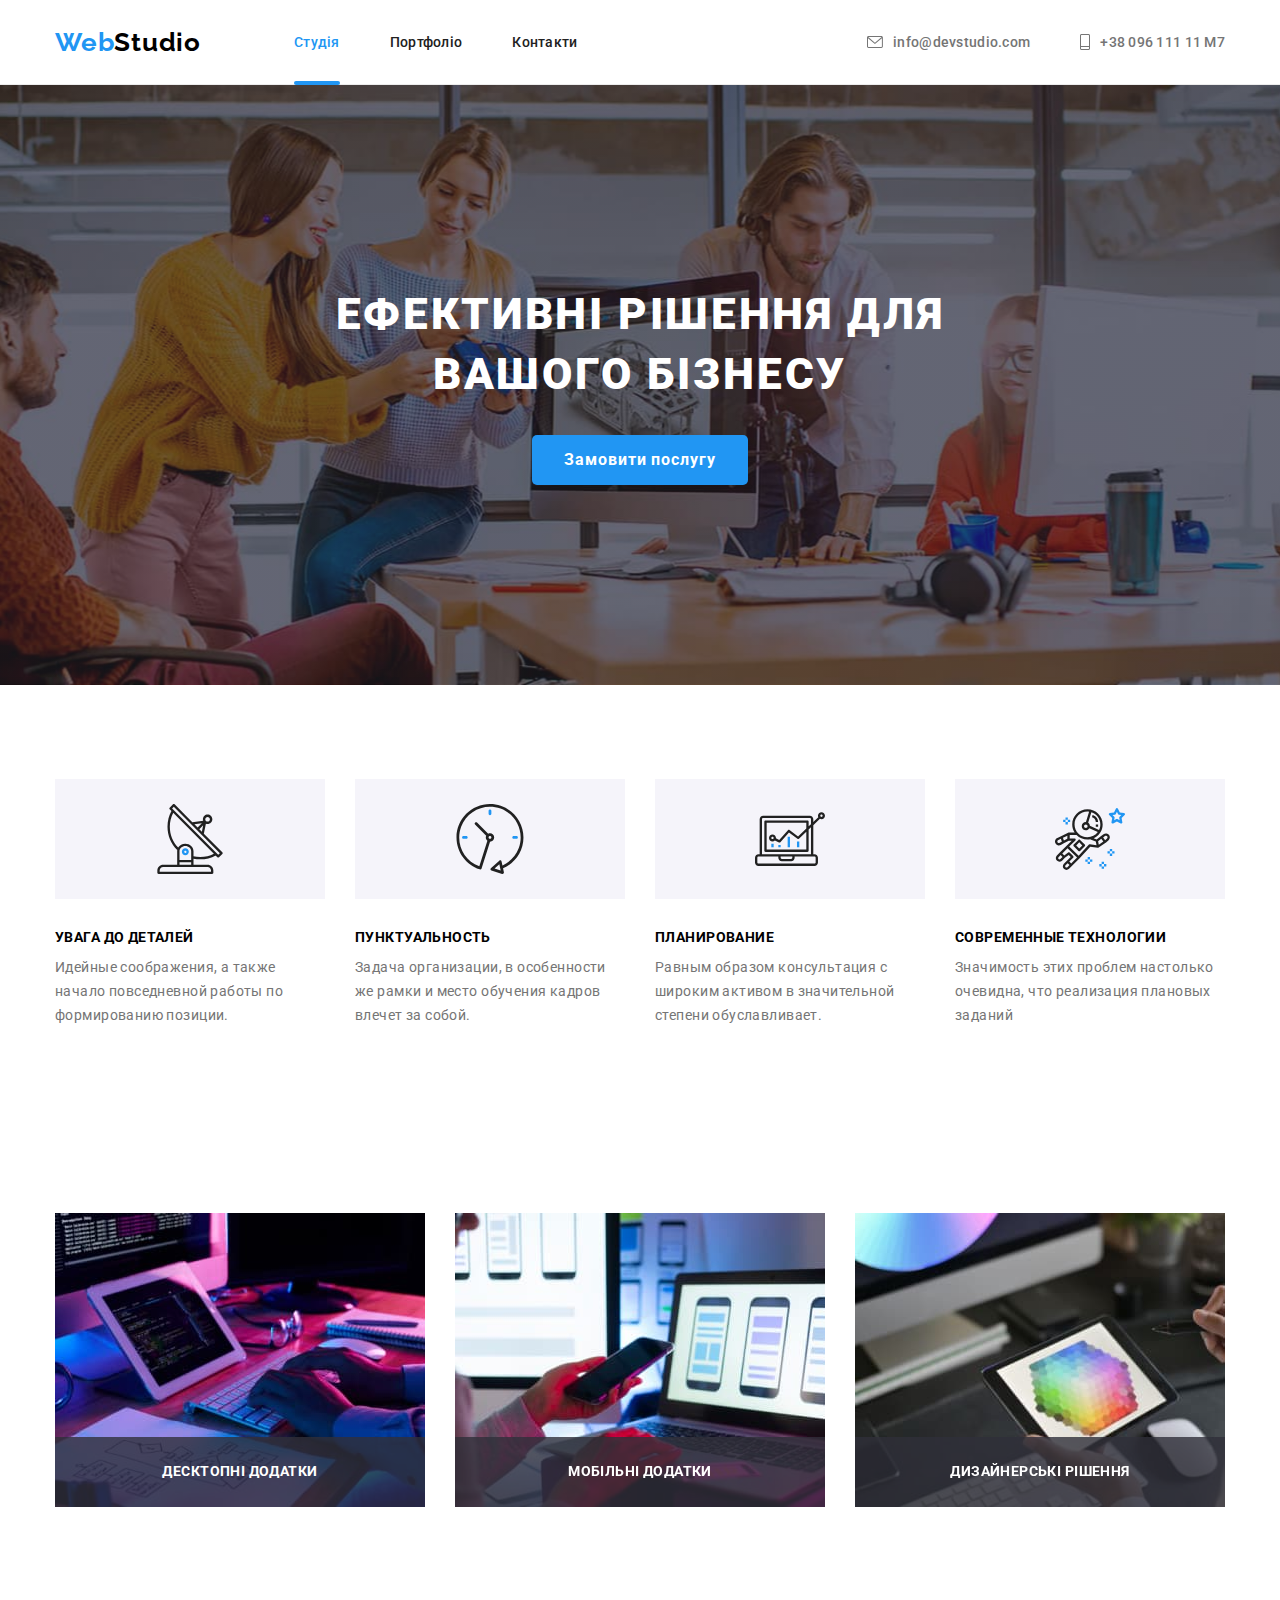
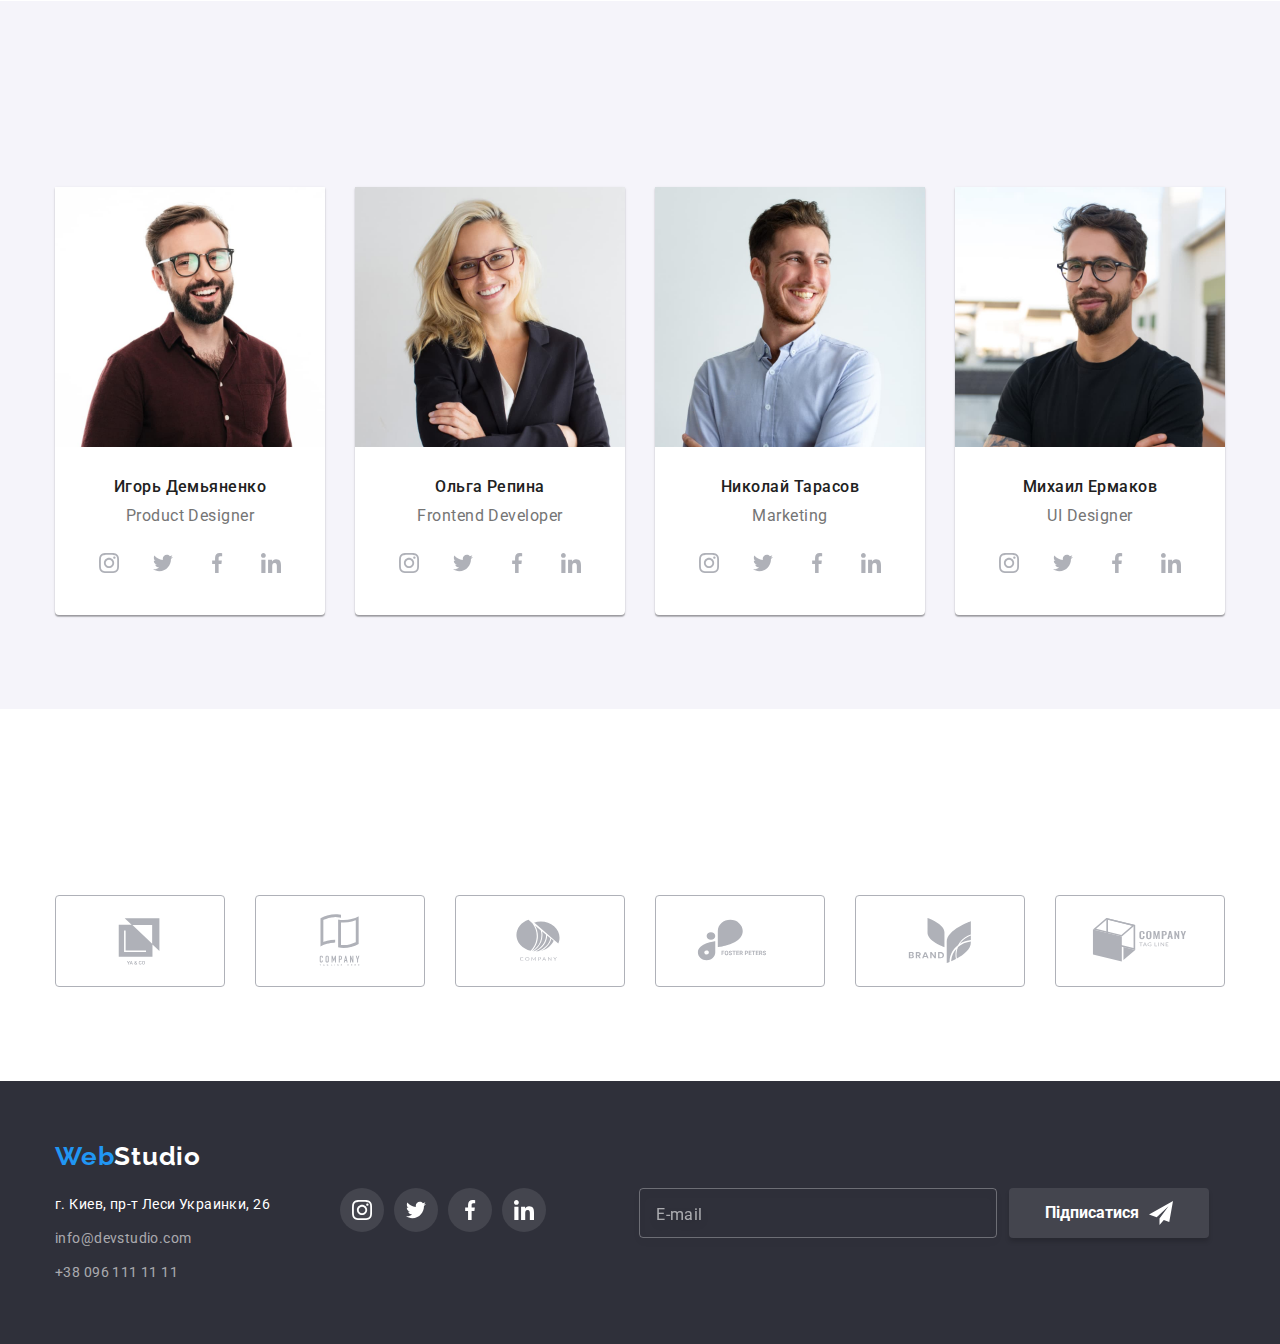
==== commit 509980c1: "ADD &" ====
--- a/index.html
+++ b/index.html
@@ -23,6 +23,7 @@
     />
     <link href="https://unpkg.com/aos@2.3.1/dist/aos.css" rel="stylesheet" />
     <link rel="stylesheet" href="./css/styles.css" />
+    <link rel="stylesheet" href="./css/main.min.css" />
   </head>
   <body>
     <!---------- HEADER ---------->
@@ -59,7 +60,7 @@
               <svg class="header-contact-icon" width="10" height="16">
                 <use href="./images/sprite.svg#icon-Vector"></use>
               </svg>
-              +38 096 111 11 11</a
+              +38 096 111 11 M7</a
             >
           </li>
         </ul>
--- a/css/styles.css
+++ b/css/styles.css
@@ -1,1004 +1,20 @@
 /* ---------- GENERAL ---------- */
-:root {
-  --main-text-color: #212121;
-  --second-text-color: #757575;
-  --third-text-color: #ffffff;
-  --hover-text-color: #2196f3;
-  --first-bcg-color: #2f303a;
-  --second-bcg-color: #f5f4fa;
-  --third-bcg-color: #ffffff;
-  --border-color: #eeeeee;
-  --icon-color: #afb1b8;
-}
-p,
-h1,
-h2,
-h3,
-h4,
-h5,
-h6 {
-  margin: 0;
-  padding: 0;
-}
-ul,
-ol {
-  margin: 0;
-  padding-left: 0;
-}
-a {
-  color: currentColor;
-  text-decoration: none;
-}
-address {
-  font-style: normal;
-}
-button {
-  cursor: pointer;
-  outline: transparent;
-}
 
-body {
-  background-color: #ffffff;
-  font-family: 'Roboto', 'Raleway', sans-serif;
-}
-.html {
-  box-sizing: border-box;
-}
-
-img {
-  display: block;
-}
-
-.header {
-  background-color: var(--);
-  border-bottom: 1px solid #ececec;
-}
-header .container {
-  display: flex;
-  align-items: center;
-}
-
-.header-logo {
-  margin-right: 93px;
-}
-.header-contact-link {
-  display: flex;
-  align-items: baseline;
-}
-.header-contact-icon {
-  margin-right: 10px;
-  padding-top: 0;
-  padding-bottom: 0;
-  fill: currentColor;
-  align-items: center;
-  transition: fill 250ms cubic-bezier(0.4, 0, 0.2, 1);
-}
-.contact-mail:hover .header-contact-icon {
-  fill: var(--hover-text-color);
-  display: inline-block;
-  align-self: center;
-}
-
-.container {
-  /* width: 100%; прибираємо*/
-  width: 1200px;
-  margin: 0 auto;
-  padding-left: 15px;
-  padding-right: 15px;
-}
-.hero-img {
-  /* max-width: 1600px;
-  margin-left: auto;
-  margin-right: auto;
-  outline: 1px solid red;
-  background-image: url(../images/header.jpg);
-  background-repeat: no-repeat;
-  background-size: contain;
-  background-position: center; */
-
-  /* display: flex;
-  align-items: center;
-  background-image: linear-gradient (to right, rgba(0, 0, 0, 0.4), rgba(0, 0, 0, 0.4)); */
-}
-
-.section.hero {
-  max-width: 1600px;
-  max-height: 600px;
-  margin: 0 auto;
-  background-color: var(--first-bcg-color);
-  background-image: linear-gradient(to right, rgba(47, 48, 58, 0.4), rgba(47, 48, 58, 0.4)),
-    url(../images/header.jpg);
-  background-size: cover;
-  background-repeat: no-repeat;
-  background-position: center;
-  padding: 200px 0;
-}
-
-.list {
-  list-style: none; /*забирає крапку перед списком*/
-  padding: 0;
-  margin: 0;
-}
-.link {
-  text-decoration: none; /*забирає підкреслення посилання*/
-}
-.visually-hidden {
-  position: absolute;
-  white-space: nowrap;
-  width: 1px;
-  height: 1px;
-  overflow: hidden;
-  border: 0;
-  padding: 0;
-  clip: rect(0 0 0 0);
-  clip-path: inset(50%);
-  margin: -1px;
-}
 /* ---------- ХЕДЕР ---------- */
-.header-nav .link.current {
-  color: var(--hover-text-color);
-  margin-left: auto;
-}
-/* Тут Данилко розказує про створення лінії для підкреслення current link: https://youtu.be/gtG1pi5EwMY?t=6639 */
-.currentt {
-  position: relative;
-}
-.currentt::after {
-  position: absolute;
-  content: '';
-  width: 100%;
-  height: 4px;
-  background-color: var(--hover-text-color);
-  border-radius: 2px;
-  left: 0;
-  bottom: -3px;
-}
-
-.header-nav {
-  display: flex;
-  align-items: center;
-}
-.header-list {
-  display: flex;
-  gap: 50px;
-}
-.header-logo {
-  font-family: 'Raleway';
-  font-weight: 700;
-  padding-top: 24px;
-  padding-bottom: 24px;
-  font-size: 26px;
-  line-height: 1.19;
-  letter-spacing: 0.03em;
-  color: var(--hover-text-color);
-}
-.contacts {
-  display: flex;
-  align-items: center;
-  margin-left: auto;
-  gap: 50px;
-}
-
-.header-logo-studio {
-  color: #000000;
-}
-
-.header-link {
-  display: block;
-  font-weight: 500;
-  font-size: 14px;
-  line-height: 1.143;
-  letter-spacing: 0.02em;
-  color: var(--main-text-color);
-  padding-top: 32px;
-  padding-bottom: 32px;
-  display: block;
-  transition: color 250ms cubic-bezier(0.4, 0, 0.2, 1);
-}
-
-.header-link:hover,
-.header-link:focus {
-  color: var(--hover-text-color);
-}
-
-.header-contact {
-  font-weight: 500;
-  font-size: 14px;
-  line-height: 1.43;
-  letter-spacing: 0.02em;
-  padding-top: 32px;
-  padding-bottom: 32px;
-  color: var(--second-text-color);
-  display: flex;
-  align-items: center;
-  transition: color 250ms cubic-bezier(0.4, 0, 0.2, 1);
-}
-.header-contact:hover,
-.header-contact:focus {
-  color: var(--hover-text-color);
-}
 
 /* ---------- ГЕРОЙ ---------- */
-/* .hero-content {
-  max-width: 696px;
-  padding: 200px auto 30px auto;
-  display: flex;
-  text-align: center;
-} */
-div {
-  display: block;
-}
-
-/* .hero {
-  background-color: var(--first-bcg-color);
-  padding: 200px 0;
-} */
-.hero-title {
-  margin: 0 auto 30px;
-  max-width: 696px;
-  font-weight: 900;
-  font-size: 44px;
-  line-height: 1.36;
-  text-align: center;
-  letter-spacing: 0.06em;
-  text-transform: uppercase;
-  color: var(--third-text-color);
-}
-.hero-btn {
-  display: block;
-  margin: auto;
-  padding: 10px 32px;
-  font-family: 'Roboto';
-  font-weight: 700;
-  font-size: 16px;
-  line-height: 1.875;
-  letter-spacing: 0.06em;
-  background-color: var(--hover-text-color);
-  color: var(--third-text-color);
-  border: none;
-  border-radius: 5px;
-  transition: background-color 250ms cubic-bezier(0.4, 0, 0.2, 1);
-}
-.hero-btn:hover {
-  cursor: pointer;
-  background-color: #188ce8;
-}
 
 /* ---------- ОСОБЕННОСТИ ---------- */
-.section {
-  padding: 94px 0;
-}
-.features-icon-box {
-  display: flex;
-  width: 270px;
-  height: 120px;
-  background-color: var(--second-bcg-color);
-  align-items: center;
-  justify-content: center;
-  margin-bottom: 30px;
-}
-.section.features {
-  padding-bottom: 94px;
-}
-.features-subtitle {
-  font-weight: 700;
-  font-size: 14px;
-  line-height: calc(16 / 14);
-  letter-spacing: 0.03em;
-  text-transform: uppercase;
-  max-width: 270px;
-  margin-bottom: 10px;
-}
-.features-text {
-  min-width: 270px;
-  font-size: 14px;
-  line-height: calc(24 / 14);
-  letter-spacing: 0.03em;
-  color: var(--second-text-color);
-}
 
-.features-list {
-  list-style: none;
-  display: flex;
-  gap: 30px;
-  align-items: center;
-}
-/* .features-item {
-  max-width: 270px;
-} */
 /* ---------- ПОРТФОЛИО ---------- */
-.section.portfolio {
-  padding-top: 0;
-}
-.portfolio {
-  background-color: var(--third-bcg-color);
-  text-align: center;
-}
-.clients-title,
-.portfolio-title,
-.team-title {
-  font-weight: 700;
-  font-size: 36px;
-  line-height: calc(42 / 36);
-  text-align: center;
-  letter-spacing: 0.03em;
-  color: var(--main-text-color);
-  margin-bottom: 50px;
-}
-.portfolio-list {
-  display: flex;
-  /* justify-content: center;  чому не потрібно використовувати?*/
-  gap: 30px;
-}
-.portfolio-list-title {
-  background-color: #fff;
-  position: relative;
-}
-
-.portfolio-cover-text {
-  position: absolute;
-  bottom: 0;
-  left: 0;
-  color: #fff;
-  background-color: rgba(47, 48, 58, 0.8);
-  font-weight: 700;
-  font-size: 14px;
-  line-height: 1.14;
-  letter-spacing: 0.03em;
-  text-transform: uppercase;
-  width: 100%;
-  height: 70px;
-  padding: 27px auto;
-  display: flex;
-  justify-content: center;
-  align-items: center;
-}
 
 /* ---------- НАША КОМАНДА ---------- */
-.team {
-  background-color: var(--second-bcg-color);
-  padding-bottom: 94px;
-  padding-top: 94px;
-}
-.team-name {
-  font-weight: 500;
-  font-size: 16px;
-  line-height: calc(19 / 16);
-  text-align: center;
-  letter-spacing: 0.03em;
-  color: var(--main-text-color);
-  margin-bottom: 10px;
-}
-.team-list {
-  display: flex;
-  gap: 30px;
-}
-.team-name-job {
-  font-size: 16px;
-  line-height: calc(19 / 16);
-  text-align: center;
-  letter-spacing: 0.03em;
-  color: var(--second-text-color);
-  margin-bottom: 16px;
-}
-.team-combine {
-  padding-top: 30px;
-  padding-bottom: 30px;
-}
-.team-list-title {
-  background-color: #ffffff;
-  border: 0px #ffffff solid;
-  box-shadow: 0px 1px 3px rgba(0, 0, 0, 0.12), 0px 1px 1px rgba(0, 0, 0, 0.14),
-    0px 2px 1px rgba(0, 0, 0, 0.2);
-  border-radius: 0px 0px 4px 4px;
-}
-.team-soc-link {
-  width: 44px;
-  height: 44px;
-  border-radius: 50%;
-  background-color: #fff;
-  display: flex;
-  align-items: center;
-  justify-content: center;
-  color: var(--icon-color);
-  transition: background-color 250ms cubic-bezier(0.4, 0, 0.2, 1),
-    color 250ms cubic-bezier(0.4, 0, 0.2, 1);
-  /* transition - плавная смена цвета при ховере */
-}
-.team-soc-icon {
-  fill: currentColor;
-}
-.team-soc-link:focus,
-.team-soc-link:hover {
-  background-color: var(--hover-text-color);
-  color: #fff;
-}
-
-/* второй вариант, как можно сделать смену цвета при ховере на icon: */
-/* .team-soc-link:hover {
-  background-color: var(--hover-text-color);
-}
-.team-soc-link:hover .team-soc-icon {
-  fill: #fff;
-}
-.team-soc-icon {
-  fill: var(--icon-color);
-} */
-
-.team-soc {
-  display: flex;
-  justify-content: center;
-  gap: 10px;
-}
-/* ---------- Постійні клієнти ---------- */
-/* .icon-client-link {
-  display: flex;
-  width: 170px;
-  height: 92px;
-  border: 1px solid var(--icon-color);
-  border-radius: 4px;
-  fill: var(--icon-color);
-  align-items: center;
-  justify-content: center;
-} */
-
-.clients-link {
-  display: flex;
-  width: 170px;
-  height: 92px;
-  border: 1px solid var(--icon-color);
-  border-radius: 4px;
-  fill: var(--icon-color);
-  align-items: center;
-  justify-content: center;
-  outline: transparent;
-  transition: border 250ms cubic-bezier(0.4, 0, 0.2, 1), fill 250ms cubic-bezier(0.4, 0, 0.2, 1);
-}
-.clients-link:hover,
-.clients-link:focus {
-  fill: var(--hover-text-color);
-  border: 1px solid var(--hover-text-color);
-}
-
-.clients-list {
-  display: flex;
-  margin-top: 50px;
-  gap: 30px;
-}
 
 /* ---------- ФУТЕР ---------- */
-.footer {
-  padding: 60px 0;
-  background-color: var(--first-bcg-color);
-}
 
-.footer-logo {
-  font-family: 'Raleway';
-  font-weight: 700;
-  font-size: 26px;
-  line-height: 1.19;
-  letter-spacing: 0.03em;
-  color: var(--hover-text-color);
-}
-
-.footer-logo-studio {
-  color: #ffffff;
-}
-.footer-list {
-  margin-top: 20px;
-}
-.footer-list-item:nth-child(1) {
-  margin-bottom: 10px;
-}
-.footer-list-item:nth-child(2) {
-  margin-bottom: 10px;
-}
-.footer-list-address {
-  font-style: normal;
-  font-weight: 400;
-  font-size: 14px;
-  line-height: calc(24 / 14);
-  letter-spacing: 0.03em;
-  color: var(--third-text-color);
-}
-.footer-list-emph {
-  /* margin-bottom: 60px; */
-  font-style: normal;
-  font-weight: 400;
-  font-size: 14px;
-  line-height: calc(24 / 14);
-  letter-spacing: 0.03em;
-  color: rgba(255, 255, 255, 0.6);
-  transition: color 250ms cubic-bezier(0.4, 0, 0.2, 1);
-}
-.footer-list-emph:hover,
-.footer-list-emph:focus {
-  color: var(--hover-text-color);
-}
-.add-title {
-  font-family: 'Roboto';
-  font-style: normal;
-  font-weight: 700;
-  font-size: 14px;
-  line-height: 16px;
-  letter-spacing: 0.03em;
-  text-transform: uppercase;
-  color: #ffffff;
-}
-/* ---------- PORTFOLIO ---------- */
 /* ---------- PORTFOLIO ---------- */
 
-.filter {
-  padding: 94px 0 50px;
-  background-color: aqua;
-}
-.filter-btn {
-  display: flex;
-  margin-bottom: 50px;
-  justify-content: center;
-  gap: 8px;
-}
-
-.filter-btn-name {
-  padding: 6px 22px;
-  font-family: 'Roboto';
-  font-style: normal;
-  font-weight: 500;
-  font-size: 16px;
-  line-height: calc(26 / 16);
-  text-align: center;
-  letter-spacing: 0.03em;
-  color: var(--main-text-color);
-  background-color: var(--second-bcg-color);
-  cursor: pointer;
-  border: none;
-  border-radius: 4px;
-  transition: color 250ms cubic-bezier(0.4, 0, 0.2, 1),
-    background-color 250ms cubic-bezier(0.4, 0, 0.2, 1),
-    box-shadow 250ms cubic-bezier(0.4, 0, 0.2, 1);
-}
-.filter-btn-name:hover,
-.filter-btn-name:focus {
-  cursor: pointer;
-  color: var(--third-text-color);
-  background-color: var(--hover-text-color);
-  box-shadow: 0px 3px 1px rgba(0, 0, 0, 0.1), 0px 1px 2px rgba(0, 0, 0, 0.08),
-    0px 2px 2px rgba(0, 0, 0, 0.12);
-}
-.example-link,
-.example-card {
-  flex-basis: calc((100% - 2 * 30px) / 3);
-}
-
-.example-link,
-.example-link {
-  cursor: pointer;
-  border-radius: 4px;
-  display: block;
-}
-.example-box {
-  position: relative;
-}
-
-/* .example-box:hover .example-cover-text означає: при наведенні курсору на .example-box змінюй текст, а саме - підганяй його до верху */
-.example-card:hover .example-cover-text,
-.example-link:focus .example-cover-text {
-  transform: translateY(0%);
-  /* transition: color #fff 500ms cubic-bezier(0.4, 0, 0.2, 1),
-    background-color 500ms rgba(33, 150, 243, 0.9); */
-}
-/*  */
-.example-box-wrap {
-  position: relative;
-  overflow: hidden;
-  /* overflow: hidden - створює умовный карман в який  ховаєтсья вспливаюче вікно*/
-}
-.example-cover-text {
-  position: absolute;
-  top: 0;
-  left: 0;
-  color: #fff;
-  background-color: rgba(33, 150, 243, 0.9);
-  padding: 63px 24px;
-  font-size: 18px;
-  font-weight: 400;
-  line-height: 1.55;
-  height: 100%;
-  transform: translateY(100%);
-  transition: 500ms cubic-bezier(0.4, 0, 0.2, 1);
-  overflow: auto;
-  /* overflow: auto - дозволяє зявлятись скролу, якщо є переповнення
-  overflow: scroll - скрол буде завжди */
-}
-
-.example-link:focus,
-.example-link:hover {
-  box-shadow: 0px 3px 1px rgba(0, 0, 0, 0.1), 0px 1px 2px rgba(0, 0, 0, 0.08),
-    0px 2px 2px rgba(0, 0, 0, 0.12);
-  outline: transparent;
-}
-
-.examples {
-  display: flex;
-  gap: 30px;
-  flex-wrap: wrap;
-}
-.example-list {
-  padding: 20px 24px;
-  border-left: 1px solid var(--border-color);
-  border-bottom: 1px solid var(--border-color);
-  border-right: 1px solid var(--border-color);
-}
-
-.example-name {
-  margin-bottom: 5px;
-  font-weight: 700;
-  font-size: 18px;
-  line-height: 2;
-  letter-spacing: 0.06em;
-  color: var(--main-text-color);
-}
-.example-type {
-  font-weight: 400;
-  font-size: 16px;
-  line-height: 1.88;
-  letter-spacing: 0.03em;
-  color: var(--second-text-color);
-}
-
 /* ---------- FOOTER ---------- */
-/* ---------- FOOTER ---------- */
-
-.footer-add {
-  display: block;
-
-  margin-left: 70px;
-}
-.footer-form-title,
-.footer-add-title {
-  color: var(--third-text-color);
-  margin-bottom: 20px;
-  font-style: normal;
-  font-weight: 700;
-  font-size: 14px;
-  line-height: 16px;
-  letter-spacing: 0.03em;
-  text-transform: uppercase;
-  
-  /* text-align: left; */
-}
-
-.footer-network {
-  display: flex;
-  gap: 10px;
-}
-
-.footer-network-add {
-  background: rgba(255, 255, 255, 0.1);
-  fill: var(--third-text-color);
-  display: flex;
-  width: 44px;
-  height: 44px;
-  border-radius: 44px;
-  align-items: center;
-  justify-content: center;
-  transition: background-color 250ms cubic-bezier(0.4, 0, 0.2, 1);
-}
-/* .footer-icon {
-  width: 20px;
-  height: 20px;
-} */
-.footer-network-add:hover,
-.footer-network-add:focus {
-  background-color: var(--hover-text-color);
-}
-.footer .container {
-  display: flex;
-  align-items: baseline;
-}
-
-.footer-form {
-  margin-left: 93px;
-}
-.footerform {
-  display: flex;
-
-}
-.footer-input {
-  width: 358px;
-  height: 50px;
-  background-color: transparent;
-  outline: transparent;
-  border: 1px solid rgba(255, 255, 255, 0.3);
-  filter: drop-shadow(0px 4px 4px rgba(0, 0, 0, 0.15));
-  border-radius: 4px;
-  padding: 15px 0 15px 16px;
-  color: var(--third-text-color);
-  font-weight: 400;
-  font-size: 20px;
-  font-height: 1.25;
-  letter-spacing: 0.03em;
-}
-.footer-input::placeholder {
-  font-weight: 400;
-  font-size: 16px;
-  font-height: 1.25;
-  /* display: flex;
-  align-items: center; */
-  letter-spacing: 0.03em;
-  color: rgba(255, 255, 255, 0.6);
-}
-.footer-btn {
-  width: 200px;
-  height: 50px;
-  background-color: var(--hover-text-color);
-  color: var(--third-text-color);
-  font-weight: 700;
-  font-size: 16px;
-  line-height: 1.87;
-  display: inline;
-  align-items: center;
-  justify-content: center;
-  box-shadow: 0px 4px 4px rgba(0, 0, 0, 0.15);
-  border-radius: 4px;
-  border: none;
-  transition: background-color 250ms cubic-bezier(0.4, 0, 0.2, 1);
-}
-.footer-icon-subscribe {
-  fill: var(--third-text-color);
-}
-.footer-btn {
-  fill: var(--hover-text-color);
-  display: flex;
-  align-self: center;
-  justify-content: center;
-  margin-left: 12px;
-}
-.footer-btn, .footer-icon-subscribe {
-  display: flex;
-  align-self: center;
-  justify-content: center;
-  gap: 10px;
-  color: white;
-  fill: white;
-  background-color: rgba(68, 69, 78, 1);
-}
-.footer-icon-subscribe {
-  background-color: transparent;
-  transition: background-color 250ms cubic-bezier(0.4, 0, 0.2, 1);
-}
-.footer-btn:hover, .footer-icon-subscribe:hover {
-
-  color: white;
-background-color: var(--hover-text-color);
-}
 
 /*  --  backdrop --  */
 
-.backdrop {
-  position: fixed;
-  /* position: fixed - використовується для фіксації на екрані при скролі, збільшенні, зменшенні */
-  top: 0;
-  width: 100vw;
-  height: 100vh;
-  /* VW (Viewport Width) & VH (Viewport Height) - відносла ширина і висота екрану */
-  background-color: rgba(0, 0, 0, 0.2);
-  transition: opacity 250ms cubic-bezier(0.4, 0, 0.2, 1),
-    visibility 250ms cubic-bezier(0.4, 0, 0.2, 1);
-}
-.backdrop.is-hidden .modal {
-  transform: translate(-50%, -50%) scale(0);
-}
-
-.modal {
-  padding: 40px;
-  width: 528px;
-  height: 581px;
-  background-color: #fff;
-  box-shadow: 0px 1px 3px rgba(0, 0, 0, 0.12), 0px 1px 1px rgba(0, 0, 0, 0.14),
-    0px 2px 1px rgba(0, 0, 0, 0.2);
-  border-radius: 4px;
-  position: absolute;
-  top: 50%;
-  left: 50%;
-  transform: translate(-50%, -50%) scale(1);
-  transition: transform 250ms cubic-bezier(0.4, 0, 0.2, 1);
-}
-.modal-close {
-  width: 30px;
-  height: 30px;
-  border: 1px solid rgba(0, 0, 0, 0.1);
-  border-radius: 50%;
-  background-color: transparent;
-  display: flex;
-  align-items: center;
-  justify-content: center;
-  position: absolute;
-  right: 8px;
-  top: 8px;
-  transition: background-color 250ms cubic-bezier(0.4, 0, 0.2, 1),
-    fill 250ms cubic-bezier(0.4, 0, 0.2, 1);
-}
-/* .modal-icon {
-  display: flex;
-  background-color: transparent;
-  fill: currentColor;
-  background-color: transparent;
-  transition: background-color 250ms cubic-bezier(0.4, 0, 0.2, 1),
-    fill 250ms cubic-bezier(0.4, 0, 0.2, 1);
-} */
-
-/* .modal-close:hover,
-.modal-close:focus {
-  background-color: var(--hover-text-color);
-  fill: #eeeeee;
-} */
-
-.modal-close:hover .modal-icon {
-  fill: var(--hover-text-color);
-}
-
-.is-hidden {
-  visibility: hidden;
-  opacity: 0;
-  pointer-events: none;
-  /* pointer-events: none - забирає можливість перекривання і клацання у прозорого модального вікна */
-}
-
-/* тут Данилко розказує про те, як робитианімацію на модальне вікно https://youtu.be/gtG1pi5EwMY?t=6060 */
-
-.modal-form {
-  display: inline-block;
-  margin-top: 12px;
-  width: 100%;
-}
-.modal-title {
-display: block;
-font-weight: 700;
-font-size: 20px;
-line-height: 1.15;
-text-align: center;
-letter-spacing: 0.03em;
-}
-
-.input-wrap {
-  display: flex;
-  flex-direction: column;
-  position: relative;
-}
-
-.modal-field {
-  margin-bottom: 12px;
-}
-.modal-label {
-  display: block;
-  font-weight: 400;
-  font-size: 12px;
-  line-height: 1.16;
-  letter-spacing: 0.01em;
-  color: #757575;
-  margin-bottom: 4px;
-}
-
-.input-wrap {
-  /* position: relative; */
-}
-.modal-input {
-  width: 100%;
-  height: 40px;
-  border: 1px solid rgba(33, 33, 33, 0.2);
-  border-radius: 4px;
-  padding-left: 42px;
-  outline: transparent;
-  cursor: pointer;
-  fill: #000000;
-  transition: border-color 2500ms cubic-bezier(0.4, 0, 0.2, 1),
-  fill 2500ms cubic-bezier(0.4, 0, 0.2, 1);
-}
-.modal-input:focus ~ .input-modal-icon {
-  fill: var(--hover-text-color);
-}
-
-.modal-text {
-  width: 100%;
-  height: 120px;
-  border: 1px solid rgba(33, 33, 33, 0.2);
-  border-radius: 4px;
-  resize: none;
-  padding: 12px;
-  outline: transparent;
-  cursor: pointer;
-  font-weight: 400;
-  font-size: 12px;
-  line-height: 1.16;
-  letter-spacing: 0.01em;
-  color: rgba(117, 117, 117, 0.5);
-}
-
-.input-wrap textarea[name="comment"] {
-  padding: 12px 16px;
-}
-
-
-
-.modal-contract {
-color: var(--hover-text-color);
-cursor: pointer;
-text-decoration: underline;
-}
-
-.button-submit {
-  display: flex;
-  margin-top: 30px;
-  margin-left: auto;
-  margin-right: auto;
-  padding: 10px 55px 10px 56px;
-  font-weight: 700;
-  font-size: 16px;
-  line-height: 1.88;
-  align-items: center;
-  text-align: center;
-  letter-spacing: 0.06em;
-  color: var(--third-text-color);
-  background-color: var(--hover-text-color);
-  border: 1px solid transparent;
-  border-radius: 4px;
-  cursor: pointer;
-  transition: background-color 250ms cubic-bezier(0.4, 0, 0.2, 1), box-shadow 250ms cubic-bezier(0.4, 0, 0.2, 1);
-}
-
-.input-modal-icon {
-  position: absolute;
-  left: 12px;
-  top: 50%;
-  transform: translateY(-50%);
-  transition: fill 250ms cubic-bezier(0.4, 0, 0.2, 1);
-}
-
-
-.checkbox,
-.visually-hidden {
-  position: absolute;
-  white-space: nowrap;
-  width: 1px;
-  height: 1px;
-  overflow: hidden;
-  border: 0;
-  padding: 0;
-  clip: rect(0 0 0 0);
-  clip-path: inset(50%);
-  margin: -1px
-}
-
-.agree-icon {
-  display: inline-block;
-  width: 15px;
-  height: 15px;
-  background-color: transparent;
-  border: 2px solid black;
-  border-radius: 4px;
-}
-
-.modal-agree {
-  margin-left: 10px;
-}
-
-.checkbox:checked + .agree-icon {
-  background-color: var(--hover-text-color);
-  background-image: url(../images/Vector.svg);
-  border: 2px solid var(--hover-text-color);
-  background-size: contain;
-  background-repeat: no-repeat;
-  background-origin: content-box;
-  background-position: 50% 50%;
-}
-
-.agree-text {
-  margin-left: 8px;
-}
-.checkbox-label {
-  display: flex;
-  align-items: center;
-  justify-content: center;
-
-}--- a/css/main.min.css
+++ b/css/main.min.css
@@ -0,0 +1 @@
+:root{--main-text-color: #212121;--second-text-color: #757575;--third-text-color: #ffffff;--hover-text-color: #2196f3;--first-bcg-color: #2f303a;--second-bcg-color: #f5f4fa;--third-bcg-color: #ffffff;--border-color: #eeeeee;--icon-color: #afb1b8}.visually-hidden{position:absolute;white-space:nowrap;width:1px;height:1px;overflow:hidden;border:0;padding:0;clip:rect(0 0 0 0);clip-path:inset(50%);margin:-1px}.hero-btn{display:block;margin:auto;padding:10px 32px;font-family:"Roboto";font-weight:700;font-size:16px;line-height:1.875;letter-spacing:.06em;background-color:var(--hover-text-color);color:var(--third-text-color);border:none;border-radius:5px;transition:background-color 250ms cubic-bezier(0.4, 0, 0.2, 1)}.hero-btn:hover{cursor:pointer;background-color:#188ce8}.container{width:1200px;margin:0 auto;padding-left:15px;padding-right:15px}header .container{display:flex;align-items:center}.section{padding:94px 0}.header{background-color:var(--);border-bottom:1px solid #ececec}.header-logo{margin-right:93px}.header-contact-link{display:flex;align-items:baseline}.header-contact-icon{margin-right:10px;padding-top:0;padding-bottom:0;fill:currentColor;align-items:center;transition:fill 250ms cubic-bezier(0.4, 0, 0.2, 1)}.contact-mail:hover .header-contact-icon{fill:var(--hover-text-color);display:inline-block;align-self:center}.currentt{position:relative}.currentt::after{position:absolute;content:"";width:100%;height:4px;background-color:var(--hover-text-color);border-radius:2px;left:0;bottom:-3px}.header-nav{display:flex;align-items:center}.header-nav .link.current{color:var(--hover-text-color);margin-left:auto}.header-list{display:flex;gap:50px}.header-logo{font-family:"Raleway";font-weight:700;padding-top:24px;padding-bottom:24px;font-size:26px;line-height:1.19;letter-spacing:.03em;color:var(--hover-text-color)}.contacts{display:flex;align-items:center;margin-left:auto;gap:50px}.header-logo-studio{color:#000}.header-link{display:block;font-weight:500;font-size:14px;line-height:1.143;letter-spacing:.02em;color:var(--main-text-color);padding-top:32px;padding-bottom:32px;display:block;transition:color 250ms cubic-bezier(0.4, 0, 0.2, 1)}.header-link:hover,.header-link:focus{color:var(--hover-text-color)}.header-contact{font-weight:500;font-size:14px;line-height:1.43;letter-spacing:.02em;padding-top:32px;padding-bottom:32px;color:var(--second-text-color);display:flex;align-items:center;transition:color 250ms cubic-bezier(0.4, 0, 0.2, 1)}.header-contact:hover,.header-contact:focus{color:var(--hover-text-color)}.section.hero{max-width:1600px;max-height:600px;margin:0 auto;background-color:var(--first-bcg-color);background-image:linear-gradient(to right, rgba(47, 48, 58, 0.4), rgba(47, 48, 58, 0.4)),url(../images/header.jpg);background-size:cover;background-repeat:no-repeat;background-position:center;padding:200px 0}.hero-title{margin:0 auto 30px;max-width:696px;font-weight:900;font-size:44px;line-height:1.36;text-align:center;letter-spacing:.06em;text-transform:uppercase;color:var(--third-text-color)}.features-icon-box{display:flex;width:270px;height:120px;background-color:var(--second-bcg-color);align-items:center;justify-content:center;margin-bottom:30px}.section.features{padding-bottom:94px}.features-subtitle{font-weight:700;font-size:14px;line-height:1.1428571429;letter-spacing:.03em;text-transform:uppercase;max-width:270px;margin-bottom:10px}.features-text{min-width:270px;font-size:14px;line-height:1.7142857143;letter-spacing:.03em;color:var(--second-text-color)}.features-list{list-style:none;display:flex;gap:30px;align-items:center}.section.portfolio{padding-top:0}.portfolio{background-color:var(--third-bcg-color);text-align:center}.clients-title,.portfolio-title,.team-title{font-weight:700;font-size:36px;line-height:1.1666666667;text-align:center;letter-spacing:.03em;color:var(--main-text-color);margin-bottom:50px}.portfolio-list{display:flex;gap:30px}.portfolio-list-title{background-color:#fff;position:relative}.portfolio-cover-text{position:absolute;bottom:0;left:0;color:#fff;background-color:rgba(47,48,58,.8);font-weight:700;font-size:14px;line-height:1.14;letter-spacing:.03em;text-transform:uppercase;width:100%;height:70px;padding:27px auto;display:flex;justify-content:center;align-items:center}.team{background-color:var(--second-bcg-color);padding-bottom:94px;padding-top:94px}.team-name{font-weight:500;font-size:16px;line-height:1.1875;text-align:center;letter-spacing:.03em;color:var(--main-text-color);margin-bottom:10px}.team-list{display:flex;gap:30px}.team-name-job{font-size:16px;line-height:1.1875;text-align:center;letter-spacing:.03em;color:var(--second-text-color);margin-bottom:16px}.team-combine{padding-top:30px;padding-bottom:30px}.team-list-title{background-color:#fff;border:0px #fff solid;box-shadow:0px 1px 3px rgba(0,0,0,.12),0px 1px 1px rgba(0,0,0,.14),0px 2px 1px rgba(0,0,0,.2);border-radius:0px 0px 4px 4px}.team-soc-link{width:44px;height:44px;border-radius:50%;background-color:#fff;display:flex;align-items:center;justify-content:center;color:var(--icon-color);transition:background-color 250ms cubic-bezier(0.4, 0, 0.2, 1),color 250ms cubic-bezier(0.4, 0, 0.2, 1)}.team-soc-icon{fill:currentColor}.team-soc-link:focus,.team-soc-link:hover{background-color:var(--hover-text-color);color:#fff}.team-soc{display:flex;justify-content:center;gap:10px}.clients-link{display:flex;width:170px;height:92px;border:1px solid var(--icon-color);border-radius:4px;fill:var(--icon-color);align-items:center;justify-content:center;outline:rgba(0,0,0,0);transition:border 250ms cubic-bezier(0.4, 0, 0.2, 1),fill 250ms cubic-bezier(0.4, 0, 0.2, 1)}.clients-link:hover,.clients-link:focus{fill:var(--hover-text-color);border:1px solid var(--hover-text-color)}.clients-list{display:flex;margin-top:50px;gap:30px}.footer{padding:60px 0;background-color:var(--first-bcg-color)}.footer .container{display:flex;align-items:baseline}.footer-logo{font-family:"Raleway";font-weight:700;font-size:26px;line-height:1.19;letter-spacing:.03em;color:var(--hover-text-color)}.footer-logo-studio{color:#fff}.footer-list{margin-top:20px}.footer-list-item:nth-child(1){margin-bottom:10px}.footer-list-item:nth-child(2){margin-bottom:10px}.footer-list-address{font-style:normal;font-weight:400;font-size:14px;line-height:1.7142857143;letter-spacing:.03em;color:var(--third-text-color)}.footer-list-emph{font-style:normal;font-weight:400;font-size:14px;line-height:1.7142857143;letter-spacing:.03em;color:rgba(255,255,255,.6);transition:color 250ms cubic-bezier(0.4, 0, 0.2, 1)}.footer-list-emph:hover,.footer-list-emph:focus{color:var(--hover-text-color)}.add-title{font-family:"Roboto";font-style:normal;font-weight:700;font-size:14px;line-height:16px;letter-spacing:.03em;text-transform:uppercase;color:#fff}.footer-add{display:block;margin-left:70px}.footer-form-title,.footer-add-title{color:var(--third-text-color);margin-bottom:20px;font-style:normal;font-weight:700;font-size:14px;line-height:16px;letter-spacing:.03em;text-transform:uppercase}.footer-network{display:flex;gap:10px}.footer-network-add{background:rgba(255,255,255,.1);fill:var(--third-text-color);display:flex;width:44px;height:44px;border-radius:44px;align-items:center;justify-content:center;transition:background-color 250ms cubic-bezier(0.4, 0, 0.2, 1)}.footer-network-add:hover,.footer-network-add:focus{background-color:var(--hover-text-color)}.footer-form{margin-left:93px}.footerform{display:flex}.footer-input{width:358px;height:50px;background-color:rgba(0,0,0,0);outline:rgba(0,0,0,0);border:1px solid rgba(255,255,255,.3);filter:drop-shadow(0px 4px 4px rgba(0, 0, 0, 0.15));border-radius:4px;padding:15px 0 15px 16px;color:var(--third-text-color);font-weight:400;font-size:20px;font-height:1.25;letter-spacing:.03em}.footer-input::placeholder{font-weight:400;font-size:16px;font-height:1.25;letter-spacing:.03em;color:rgba(255,255,255,.6)}.footer-btn{width:200px;height:50px;background-color:var(--hover-text-color);color:var(--third-text-color);font-weight:700;font-size:16px;line-height:1.87;display:inline;align-items:center;justify-content:center;box-shadow:0px 4px 4px rgba(0,0,0,.15);border-radius:4px;border:none;transition:background-color 250ms cubic-bezier(0.4, 0, 0.2, 1)}.footer-icon-subscribe{fill:var(--third-text-color)}.footer-btn{fill:var(--hover-text-color);display:flex;align-self:center;justify-content:center;margin-left:12px}.footer-btn,.footer-icon-subscribe{display:flex;align-self:center;justify-content:center;gap:10px;color:#fff;fill:#fff;background-color:#44454e}.footer-icon-subscribe{background-color:rgba(0,0,0,0);transition:background-color 250ms cubic-bezier(0.4, 0, 0.2, 1)}.footer-btn:hover,.footer-icon-subscribe:hover{color:#fff;background-color:var(--hover-text-color)}.filter{padding:94px 0 50px;background-color:aqua}.filter-btn{display:flex;margin-bottom:50px;justify-content:center;gap:8px}.filter-btn-name{padding:6px 22px;font-family:"Roboto";font-style:normal;font-weight:500;font-size:16px;line-height:1.625;text-align:center;letter-spacing:.03em;color:var(--main-text-color);background-color:var(--second-bcg-color);cursor:pointer;border:none;border-radius:4px;transition:color 250ms cubic-bezier(0.4, 0, 0.2, 1),background-color 250ms cubic-bezier(0.4, 0, 0.2, 1),box-shadow 250ms cubic-bezier(0.4, 0, 0.2, 1)}.filter-btn-name:hover,.filter-btn-name:focus{cursor:pointer;color:var(--third-text-color);background-color:var(--hover-text-color);box-shadow:0px 3px 1px rgba(0,0,0,.1),0px 1px 2px rgba(0,0,0,.08),0px 2px 2px rgba(0,0,0,.12)}.example-link,.example-card{flex-basis:calc((100% - 60px)/3);cursor:pointer;border-radius:4px;display:block}.example-box{position:relative}.example-card:hover .example-cover-text,.example-link:focus .example-cover-text{transform:translateY(0%)}.example-box-wrap{position:relative;overflow:hidden}.example-cover-text{position:absolute;top:0;left:0;color:#fff;background-color:rgba(33,150,243,.9);padding:63px 24px;font-size:18px;font-weight:400;line-height:1.55;height:100%;transform:translateY(100%);transition:500ms cubic-bezier(0.4, 0, 0.2, 1);overflow:auto}.example-link:focus,.example-link:hover{box-shadow:0px 3px 1px rgba(0,0,0,.1),0px 1px 2px rgba(0,0,0,.08),0px 2px 2px rgba(0,0,0,.12);outline:rgba(0,0,0,0)}.examples{display:flex;gap:30px;flex-wrap:wrap}.example-list{padding:20px 24px;border-left:1px solid var(--border-color);border-bottom:1px solid var(--border-color);border-right:1px solid var(--border-color)}.example-name{margin-bottom:5px;font-weight:700;font-size:18px;line-height:2;letter-spacing:.06em;color:var(--main-text-color)}.example-type{font-weight:400;font-size:16px;line-height:1.88;letter-spacing:.03em;color:var(--second-text-color)}.backdrop{position:fixed;top:0;width:100vw;height:100vh;background-color:rgba(0,0,0,.2);transition:opacity 250ms cubic-bezier(0.4, 0, 0.2, 1),visibility 250ms cubic-bezier(0.4, 0, 0.2, 1)}.backdrop.is-hidden .modal{transform:translate(-50%, -50%) scale(0)}.modal{padding:40px;width:528px;height:581px;background-color:#fff;box-shadow:0px 1px 3px rgba(0,0,0,.12),0px 1px 1px rgba(0,0,0,.14),0px 2px 1px rgba(0,0,0,.2);border-radius:4px;position:absolute;top:50%;left:50%;transform:translate(-50%, -50%) scale(1);transition:transform 250ms cubic-bezier(0.4, 0, 0.2, 1)}.modal-close{width:30px;height:30px;border:1px solid rgba(0,0,0,.1);border-radius:50%;background-color:rgba(0,0,0,0);display:flex;align-items:center;justify-content:center;position:absolute;right:8px;top:8px;transition:background-color 250ms cubic-bezier(0.4, 0, 0.2, 1),fill 250ms cubic-bezier(0.4, 0, 0.2, 1)}.modal-close:hover .modal-icon{fill:var(--hover-text-color)}.is-hidden{visibility:hidden;opacity:0;pointer-events:none}.modal-form{display:inline-block;margin-top:12px;width:100%}.modal-title{display:block;font-weight:700;font-size:20px;line-height:1.15;text-align:center;letter-spacing:.03em}.input-wrap{display:flex;flex-direction:column;position:relative}.modal-field{margin-bottom:12px}.modal-label{display:block;font-weight:400;font-size:12px;line-height:1.16;letter-spacing:.01em;color:#757575;margin-bottom:4px}.modal-input{width:100%;height:40px;border:1px solid rgba(33,33,33,.2);border-radius:4px;padding-left:42px;outline:rgba(0,0,0,0);cursor:pointer;fill:#000;transition:border-color 2500ms cubic-bezier(0.4, 0, 0.2, 1),fill 2500ms cubic-bezier(0.4, 0, 0.2, 1)}.modal-input:focus~.input-modal-icon{fill:var(--hover-text-color)}.modal-text{width:100%;height:120px;border:1px solid rgba(33,33,33,.2);border-radius:4px;resize:none;padding:12px;outline:rgba(0,0,0,0);cursor:pointer;font-weight:400;font-size:12px;line-height:1.16;letter-spacing:.01em;color:rgba(117,117,117,.5)}.input-wrap textarea[name=comment]{padding:12px 16px}.modal-contract{color:var(--hover-text-color);cursor:pointer;text-decoration:underline}.button-submit{display:flex;margin-top:30px;margin-left:auto;margin-right:auto;padding:10px 55px 10px 56px;font-weight:700;font-size:16px;line-height:1.88;align-items:center;text-align:center;letter-spacing:.06em;color:var(--third-text-color);background-color:var(--hover-text-color);border:1px solid rgba(0,0,0,0);border-radius:4px;cursor:pointer;transition:background-color 250ms cubic-bezier(0.4, 0, 0.2, 1),box-shadow 250ms cubic-bezier(0.4, 0, 0.2, 1)}.input-modal-icon{position:absolute;left:12px;top:50%;transform:translateY(-50%);transition:fill 250ms cubic-bezier(0.4, 0, 0.2, 1)}.checkbox,.visually-hidden{position:absolute;white-space:nowrap;width:1px;height:1px;overflow:hidden;border:0;padding:0;clip:rect(0 0 0 0);clip-path:inset(50%);margin:-1px}.agree-icon{display:inline-block;width:15px;height:15px;background-color:rgba(0,0,0,0);border:2px solid #000;border-radius:4px}.modal-agree{margin-left:10px}.checkbox:checked+.agree-icon{background-color:var(--hover-text-color);background-image:url(../images/Vector.svg);border:2px solid var(--hover-text-color);background-size:contain;background-repeat:no-repeat;background-origin:content-box;background-position:50% 50%}.agree-text{margin-left:8px}.checkbox-label{display:flex;align-items:center;justify-content:center}p,h1,h2,h3,h4,h5,h6{margin:0;padding:0}ul,ol{margin:0;padding-left:0}a{color:currentColor;text-decoration:none}address{font-style:normal}button{cursor:pointer;outline:rgba(0,0,0,0)}body{background-color:#fff;font-family:"Roboto","Raleway",sans-serif}img{display:block}div{display:block}.list{list-style:none;padding:0}.link{text-decoration:none}/*# sourceMappingURL=main.min.css.map */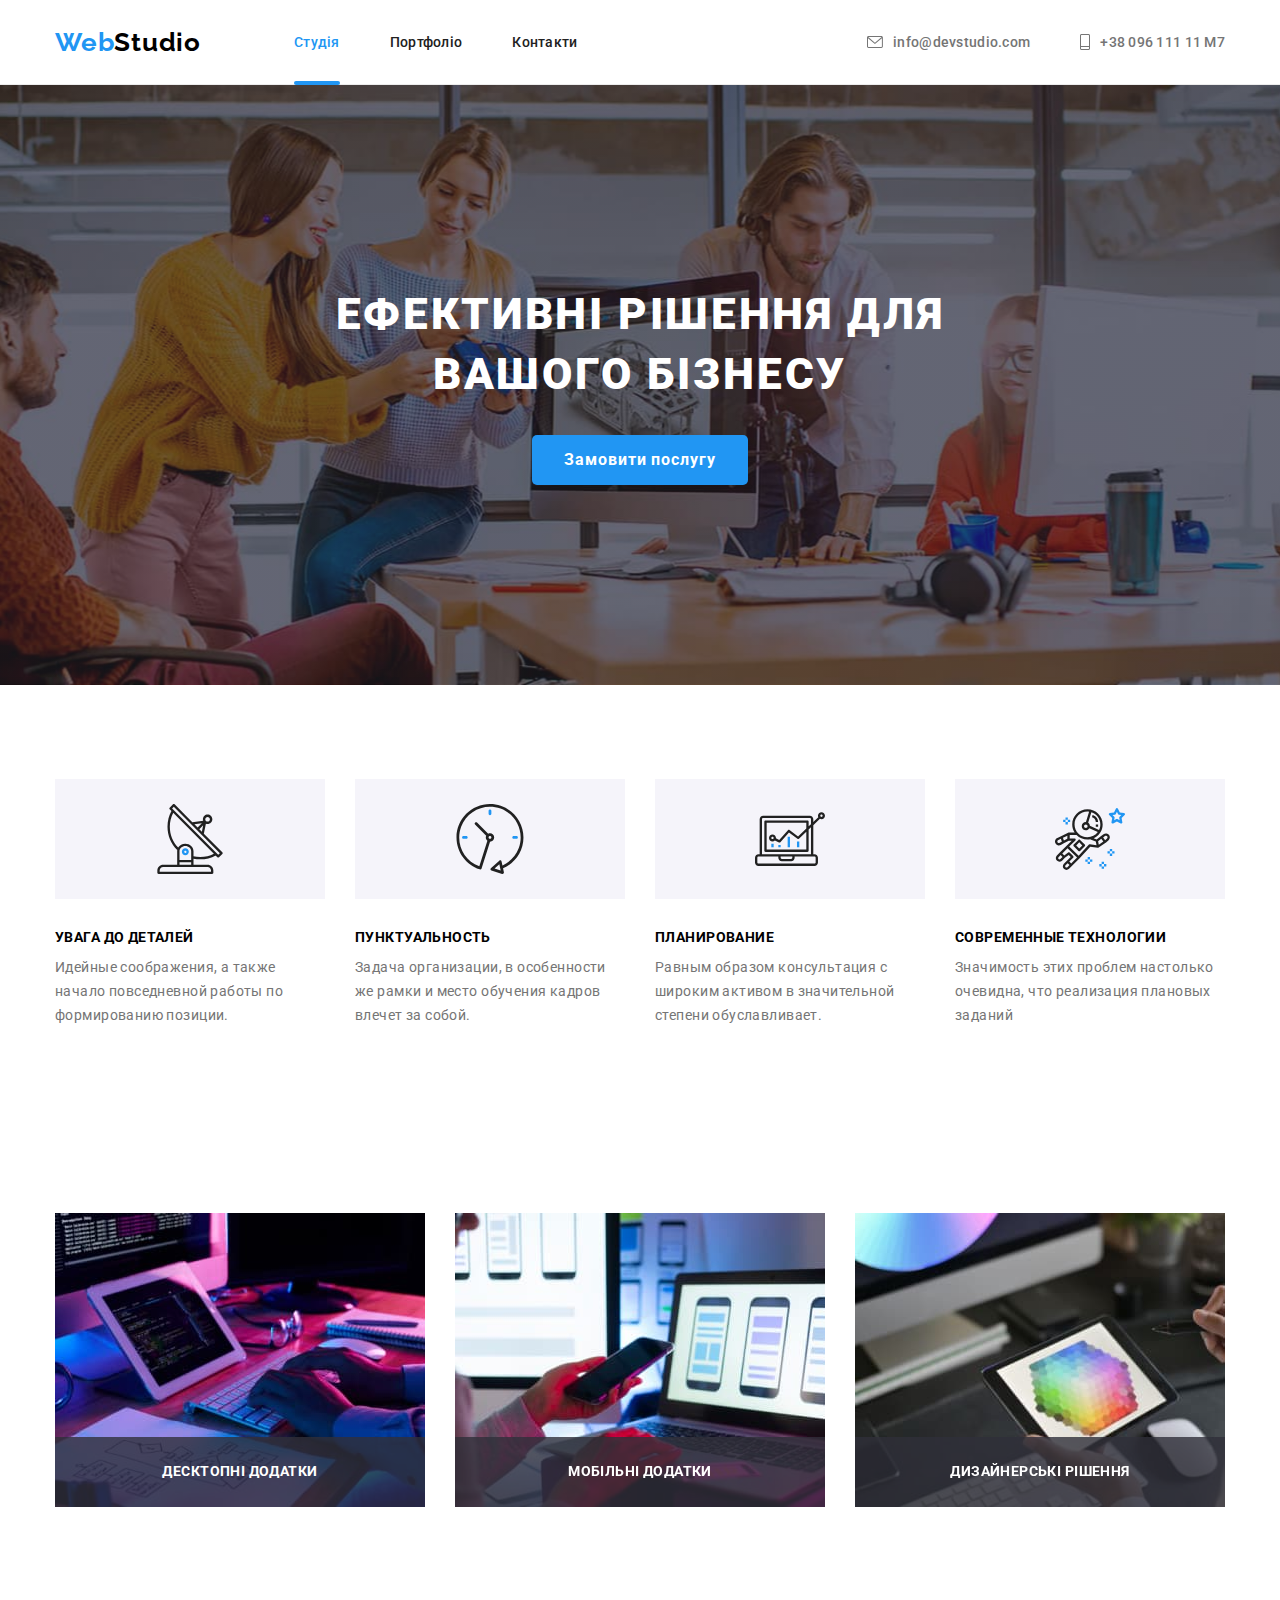
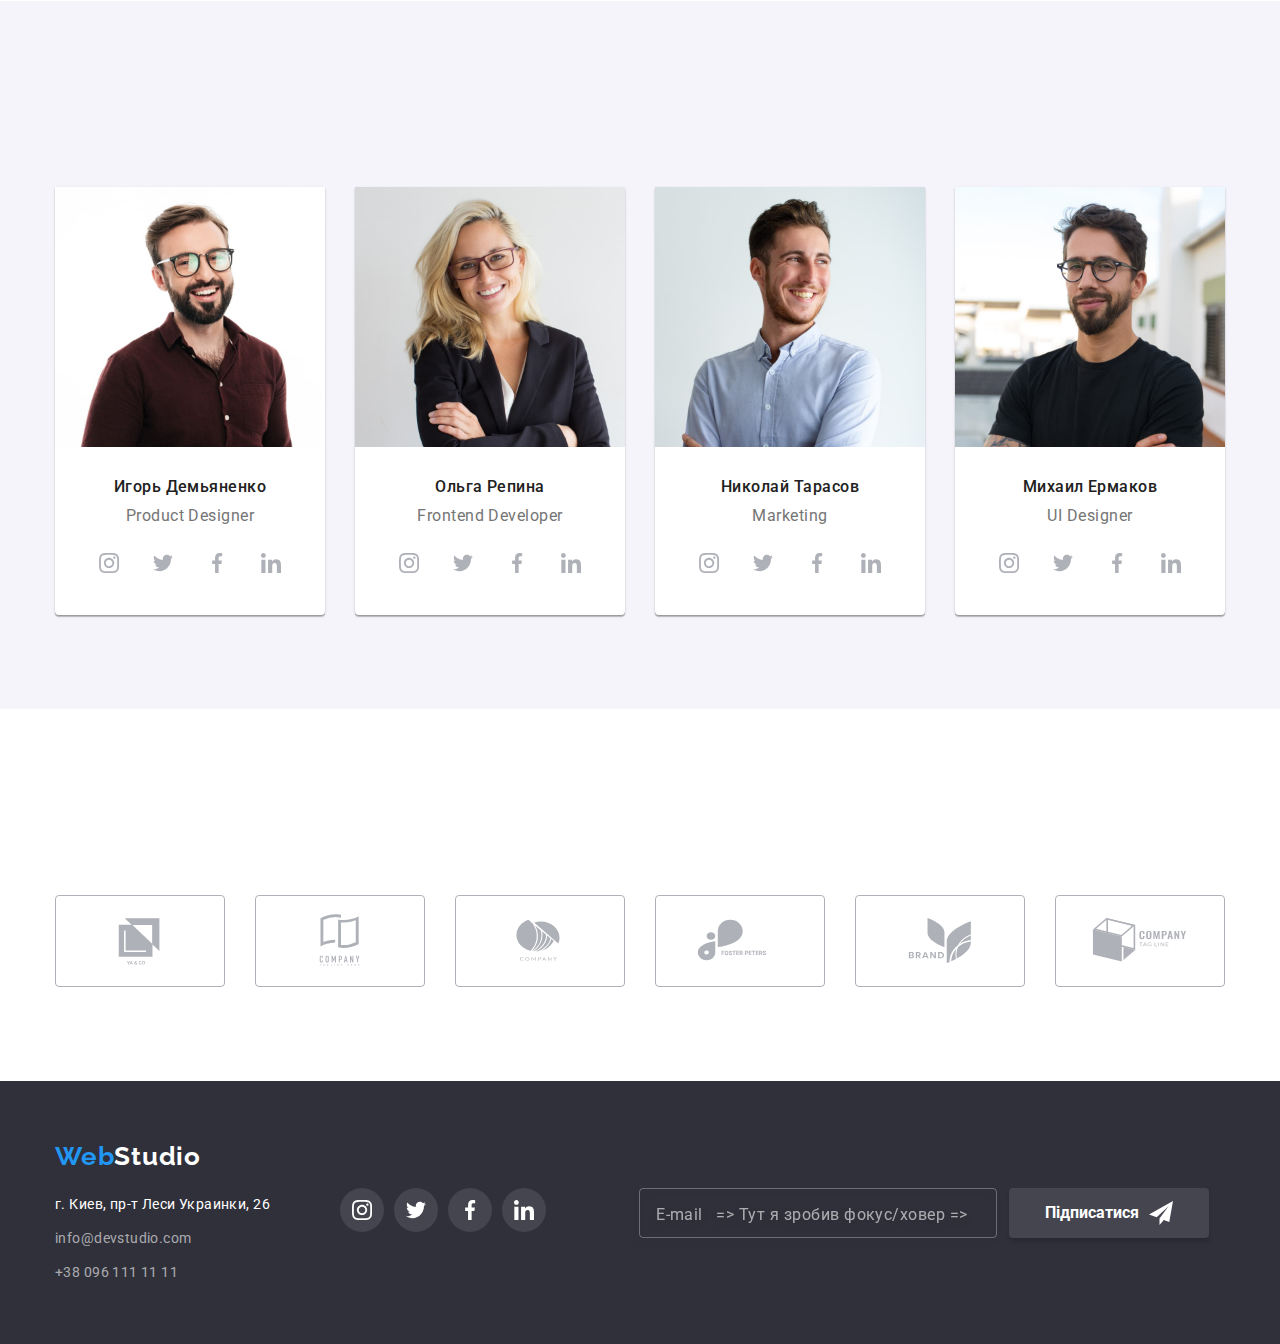
==== commit 0f14f96b: "fixed bug" ====
--- a/index.html
+++ b/index.html
@@ -439,15 +439,13 @@
 
         <div class="footer-form">
           <p class="footer-form-title" data-aos="fade-down-left">Підпишіться на розсилку</p>
-          <div class="subscribe-wrapp">
             <form class="footerform">
               <label class="footer-label">
-                <input class="footer-input" type="email" name="email" placeholder="E-mail" />
+                <input class="footer-input" type="email" name="email" placeholder="E-mail   => Тут я зробив фокус/ховер =>" />
               </label>
               <button type="submit" class="footer-btn" >Підписатися<svg class="footer-icon-subscribe" width="24" height="24">
                 <use href="./images/sprite.svg#icon-subscribe"></use></svg></button>
             </form>
-          </div>
         </div>
       </div>
     </footer>
@@ -490,28 +488,25 @@
             </div>
           </div>
 
-          <div class="modal-field">
+          <div class="modal-field-comment">
             <label for="comment" class="modal-label">Коментар</label>
           <div class="input-wrap">
-            <textarea type="text" name="comment" id="comment" placeholder="Введіть текст" class="modal-text"></textarea>
-            <span class="icon"></span>
+            <textarea name="comment" id="comment" placeholder="Введіть текст" class="modal-text modal-input"></textarea>
             </div>
           </div>
 
           <div class="modal-checkbox">
             <label class="checkbox-label">
-              <input class="checkbox hidden" type="checkbox" name="policy" id="policy" required>
-              <span class="agree-icon"></span>
+              <input class="checkbox visually-hidden" type="checkbox" name="policy" id="policy" required>
+              <svg class="agree-icon" width="15" height="15">
+                <use href="./images/sprite.svg#icon-agree-box"></use>
+              </svg>
               <span class="agree-text">
-              Погоджуюся з розсилкою та приймаю &nbsp</span>
+              Погоджуюся з розсилкою та приймаю&nbsp;</span>
               <a href="#" class="modal-contract">Умови договору</a>
-              
             </label>
-
-          </div>
-          
+          </div>
           <button type="submit" class="button-submit">Відправити</button>
-
         </form>
       </div>
     </div>
--- a/css/main.min.css
+++ b/css/main.min.css
@@ -1 +1 @@
-:root{--main-text-color: #212121;--second-text-color: #757575;--third-text-color: #ffffff;--hover-text-color: #2196f3;--first-bcg-color: #2f303a;--second-bcg-color: #f5f4fa;--third-bcg-color: #ffffff;--border-color: #eeeeee;--icon-color: #afb1b8}.visually-hidden{position:absolute;white-space:nowrap;width:1px;height:1px;overflow:hidden;border:0;padding:0;clip:rect(0 0 0 0);clip-path:inset(50%);margin:-1px}.hero-btn{display:block;margin:auto;padding:10px 32px;font-family:"Roboto";font-weight:700;font-size:16px;line-height:1.875;letter-spacing:.06em;background-color:var(--hover-text-color);color:var(--third-text-color);border:none;border-radius:5px;transition:background-color 250ms cubic-bezier(0.4, 0, 0.2, 1)}.hero-btn:hover{cursor:pointer;background-color:#188ce8}.container{width:1200px;margin:0 auto;padding-left:15px;padding-right:15px}header .container{display:flex;align-items:center}.section{padding:94px 0}.header{background-color:var(--);border-bottom:1px solid #ececec}.header-logo{margin-right:93px}.header-contact-link{display:flex;align-items:baseline}.header-contact-icon{margin-right:10px;padding-top:0;padding-bottom:0;fill:currentColor;align-items:center;transition:fill 250ms cubic-bezier(0.4, 0, 0.2, 1)}.contact-mail:hover .header-contact-icon{fill:var(--hover-text-color);display:inline-block;align-self:center}.currentt{position:relative}.currentt::after{position:absolute;content:"";width:100%;height:4px;background-color:var(--hover-text-color);border-radius:2px;left:0;bottom:-3px}.header-nav{display:flex;align-items:center}.header-nav .link.current{color:var(--hover-text-color);margin-left:auto}.header-list{display:flex;gap:50px}.header-logo{font-family:"Raleway";font-weight:700;padding-top:24px;padding-bottom:24px;font-size:26px;line-height:1.19;letter-spacing:.03em;color:var(--hover-text-color)}.contacts{display:flex;align-items:center;margin-left:auto;gap:50px}.header-logo-studio{color:#000}.header-link{display:block;font-weight:500;font-size:14px;line-height:1.143;letter-spacing:.02em;color:var(--main-text-color);padding-top:32px;padding-bottom:32px;display:block;transition:color 250ms cubic-bezier(0.4, 0, 0.2, 1)}.header-link:hover,.header-link:focus{color:var(--hover-text-color)}.header-contact{font-weight:500;font-size:14px;line-height:1.43;letter-spacing:.02em;padding-top:32px;padding-bottom:32px;color:var(--second-text-color);display:flex;align-items:center;transition:color 250ms cubic-bezier(0.4, 0, 0.2, 1)}.header-contact:hover,.header-contact:focus{color:var(--hover-text-color)}.section.hero{max-width:1600px;max-height:600px;margin:0 auto;background-color:var(--first-bcg-color);background-image:linear-gradient(to right, rgba(47, 48, 58, 0.4), rgba(47, 48, 58, 0.4)),url(../images/header.jpg);background-size:cover;background-repeat:no-repeat;background-position:center;padding:200px 0}.hero-title{margin:0 auto 30px;max-width:696px;font-weight:900;font-size:44px;line-height:1.36;text-align:center;letter-spacing:.06em;text-transform:uppercase;color:var(--third-text-color)}.features-icon-box{display:flex;width:270px;height:120px;background-color:var(--second-bcg-color);align-items:center;justify-content:center;margin-bottom:30px}.section.features{padding-bottom:94px}.features-subtitle{font-weight:700;font-size:14px;line-height:1.1428571429;letter-spacing:.03em;text-transform:uppercase;max-width:270px;margin-bottom:10px}.features-text{min-width:270px;font-size:14px;line-height:1.7142857143;letter-spacing:.03em;color:var(--second-text-color)}.features-list{list-style:none;display:flex;gap:30px;align-items:center}.section.portfolio{padding-top:0}.portfolio{background-color:var(--third-bcg-color);text-align:center}.clients-title,.portfolio-title,.team-title{font-weight:700;font-size:36px;line-height:1.1666666667;text-align:center;letter-spacing:.03em;color:var(--main-text-color);margin-bottom:50px}.portfolio-list{display:flex;gap:30px}.portfolio-list-title{background-color:#fff;position:relative}.portfolio-cover-text{position:absolute;bottom:0;left:0;color:#fff;background-color:rgba(47,48,58,.8);font-weight:700;font-size:14px;line-height:1.14;letter-spacing:.03em;text-transform:uppercase;width:100%;height:70px;padding:27px auto;display:flex;justify-content:center;align-items:center}.team{background-color:var(--second-bcg-color);padding-bottom:94px;padding-top:94px}.team-name{font-weight:500;font-size:16px;line-height:1.1875;text-align:center;letter-spacing:.03em;color:var(--main-text-color);margin-bottom:10px}.team-list{display:flex;gap:30px}.team-name-job{font-size:16px;line-height:1.1875;text-align:center;letter-spacing:.03em;color:var(--second-text-color);margin-bottom:16px}.team-combine{padding-top:30px;padding-bottom:30px}.team-list-title{background-color:#fff;border:0px #fff solid;box-shadow:0px 1px 3px rgba(0,0,0,.12),0px 1px 1px rgba(0,0,0,.14),0px 2px 1px rgba(0,0,0,.2);border-radius:0px 0px 4px 4px}.team-soc-link{width:44px;height:44px;border-radius:50%;background-color:#fff;display:flex;align-items:center;justify-content:center;color:var(--icon-color);transition:background-color 250ms cubic-bezier(0.4, 0, 0.2, 1),color 250ms cubic-bezier(0.4, 0, 0.2, 1)}.team-soc-icon{fill:currentColor}.team-soc-link:focus,.team-soc-link:hover{background-color:var(--hover-text-color);color:#fff}.team-soc{display:flex;justify-content:center;gap:10px}.clients-link{display:flex;width:170px;height:92px;border:1px solid var(--icon-color);border-radius:4px;fill:var(--icon-color);align-items:center;justify-content:center;outline:rgba(0,0,0,0);transition:border 250ms cubic-bezier(0.4, 0, 0.2, 1),fill 250ms cubic-bezier(0.4, 0, 0.2, 1)}.clients-link:hover,.clients-link:focus{fill:var(--hover-text-color);border:1px solid var(--hover-text-color)}.clients-list{display:flex;margin-top:50px;gap:30px}.footer{padding:60px 0;background-color:var(--first-bcg-color)}.footer .container{display:flex;align-items:baseline}.footer-logo{font-family:"Raleway";font-weight:700;font-size:26px;line-height:1.19;letter-spacing:.03em;color:var(--hover-text-color)}.footer-logo-studio{color:#fff}.footer-list{margin-top:20px}.footer-list-item:nth-child(1){margin-bottom:10px}.footer-list-item:nth-child(2){margin-bottom:10px}.footer-list-address{font-style:normal;font-weight:400;font-size:14px;line-height:1.7142857143;letter-spacing:.03em;color:var(--third-text-color)}.footer-list-emph{font-style:normal;font-weight:400;font-size:14px;line-height:1.7142857143;letter-spacing:.03em;color:rgba(255,255,255,.6);transition:color 250ms cubic-bezier(0.4, 0, 0.2, 1)}.footer-list-emph:hover,.footer-list-emph:focus{color:var(--hover-text-color)}.add-title{font-family:"Roboto";font-style:normal;font-weight:700;font-size:14px;line-height:16px;letter-spacing:.03em;text-transform:uppercase;color:#fff}.footer-add{display:block;margin-left:70px}.footer-form-title,.footer-add-title{color:var(--third-text-color);margin-bottom:20px;font-style:normal;font-weight:700;font-size:14px;line-height:16px;letter-spacing:.03em;text-transform:uppercase}.footer-network{display:flex;gap:10px}.footer-network-add{background:rgba(255,255,255,.1);fill:var(--third-text-color);display:flex;width:44px;height:44px;border-radius:44px;align-items:center;justify-content:center;transition:background-color 250ms cubic-bezier(0.4, 0, 0.2, 1)}.footer-network-add:hover,.footer-network-add:focus{background-color:var(--hover-text-color)}.footer-form{margin-left:93px}.footerform{display:flex}.footer-input{width:358px;height:50px;background-color:rgba(0,0,0,0);outline:rgba(0,0,0,0);border:1px solid rgba(255,255,255,.3);filter:drop-shadow(0px 4px 4px rgba(0, 0, 0, 0.15));border-radius:4px;padding:15px 0 15px 16px;color:var(--third-text-color);font-weight:400;font-size:20px;font-height:1.25;letter-spacing:.03em}.footer-input::placeholder{font-weight:400;font-size:16px;font-height:1.25;letter-spacing:.03em;color:rgba(255,255,255,.6)}.footer-btn{width:200px;height:50px;background-color:var(--hover-text-color);color:var(--third-text-color);font-weight:700;font-size:16px;line-height:1.87;display:inline;align-items:center;justify-content:center;box-shadow:0px 4px 4px rgba(0,0,0,.15);border-radius:4px;border:none;transition:background-color 250ms cubic-bezier(0.4, 0, 0.2, 1)}.footer-icon-subscribe{fill:var(--third-text-color)}.footer-btn{fill:var(--hover-text-color);display:flex;align-self:center;justify-content:center;margin-left:12px}.footer-btn,.footer-icon-subscribe{display:flex;align-self:center;justify-content:center;gap:10px;color:#fff;fill:#fff;background-color:#44454e}.footer-icon-subscribe{background-color:rgba(0,0,0,0);transition:background-color 250ms cubic-bezier(0.4, 0, 0.2, 1)}.footer-btn:hover,.footer-icon-subscribe:hover{color:#fff;background-color:var(--hover-text-color)}.filter{padding:94px 0 50px;background-color:aqua}.filter-btn{display:flex;margin-bottom:50px;justify-content:center;gap:8px}.filter-btn-name{padding:6px 22px;font-family:"Roboto";font-style:normal;font-weight:500;font-size:16px;line-height:1.625;text-align:center;letter-spacing:.03em;color:var(--main-text-color);background-color:var(--second-bcg-color);cursor:pointer;border:none;border-radius:4px;transition:color 250ms cubic-bezier(0.4, 0, 0.2, 1),background-color 250ms cubic-bezier(0.4, 0, 0.2, 1),box-shadow 250ms cubic-bezier(0.4, 0, 0.2, 1)}.filter-btn-name:hover,.filter-btn-name:focus{cursor:pointer;color:var(--third-text-color);background-color:var(--hover-text-color);box-shadow:0px 3px 1px rgba(0,0,0,.1),0px 1px 2px rgba(0,0,0,.08),0px 2px 2px rgba(0,0,0,.12)}.example-link,.example-card{flex-basis:calc((100% - 60px)/3);cursor:pointer;border-radius:4px;display:block}.example-box{position:relative}.example-card:hover .example-cover-text,.example-link:focus .example-cover-text{transform:translateY(0%)}.example-box-wrap{position:relative;overflow:hidden}.example-cover-text{position:absolute;top:0;left:0;color:#fff;background-color:rgba(33,150,243,.9);padding:63px 24px;font-size:18px;font-weight:400;line-height:1.55;height:100%;transform:translateY(100%);transition:500ms cubic-bezier(0.4, 0, 0.2, 1);overflow:auto}.example-link:focus,.example-link:hover{box-shadow:0px 3px 1px rgba(0,0,0,.1),0px 1px 2px rgba(0,0,0,.08),0px 2px 2px rgba(0,0,0,.12);outline:rgba(0,0,0,0)}.examples{display:flex;gap:30px;flex-wrap:wrap}.example-list{padding:20px 24px;border-left:1px solid var(--border-color);border-bottom:1px solid var(--border-color);border-right:1px solid var(--border-color)}.example-name{margin-bottom:5px;font-weight:700;font-size:18px;line-height:2;letter-spacing:.06em;color:var(--main-text-color)}.example-type{font-weight:400;font-size:16px;line-height:1.88;letter-spacing:.03em;color:var(--second-text-color)}.backdrop{position:fixed;top:0;width:100vw;height:100vh;background-color:rgba(0,0,0,.2);transition:opacity 250ms cubic-bezier(0.4, 0, 0.2, 1),visibility 250ms cubic-bezier(0.4, 0, 0.2, 1)}.backdrop.is-hidden .modal{transform:translate(-50%, -50%) scale(0)}.modal{padding:40px;width:528px;height:581px;background-color:#fff;box-shadow:0px 1px 3px rgba(0,0,0,.12),0px 1px 1px rgba(0,0,0,.14),0px 2px 1px rgba(0,0,0,.2);border-radius:4px;position:absolute;top:50%;left:50%;transform:translate(-50%, -50%) scale(1);transition:transform 250ms cubic-bezier(0.4, 0, 0.2, 1)}.modal-close{width:30px;height:30px;border:1px solid rgba(0,0,0,.1);border-radius:50%;background-color:rgba(0,0,0,0);display:flex;align-items:center;justify-content:center;position:absolute;right:8px;top:8px;transition:background-color 250ms cubic-bezier(0.4, 0, 0.2, 1),fill 250ms cubic-bezier(0.4, 0, 0.2, 1)}.modal-close:hover .modal-icon{fill:var(--hover-text-color)}.is-hidden{visibility:hidden;opacity:0;pointer-events:none}.modal-form{display:inline-block;margin-top:12px;width:100%}.modal-title{display:block;font-weight:700;font-size:20px;line-height:1.15;text-align:center;letter-spacing:.03em}.input-wrap{display:flex;flex-direction:column;position:relative}.modal-field{margin-bottom:12px}.modal-label{display:block;font-weight:400;font-size:12px;line-height:1.16;letter-spacing:.01em;color:#757575;margin-bottom:4px}.modal-input{width:100%;height:40px;border:1px solid rgba(33,33,33,.2);border-radius:4px;padding-left:42px;outline:rgba(0,0,0,0);cursor:pointer;fill:#000;transition:border-color 2500ms cubic-bezier(0.4, 0, 0.2, 1),fill 2500ms cubic-bezier(0.4, 0, 0.2, 1)}.modal-input:focus~.input-modal-icon{fill:var(--hover-text-color)}.modal-text{width:100%;height:120px;border:1px solid rgba(33,33,33,.2);border-radius:4px;resize:none;padding:12px;outline:rgba(0,0,0,0);cursor:pointer;font-weight:400;font-size:12px;line-height:1.16;letter-spacing:.01em;color:rgba(117,117,117,.5)}.input-wrap textarea[name=comment]{padding:12px 16px}.modal-contract{color:var(--hover-text-color);cursor:pointer;text-decoration:underline}.button-submit{display:flex;margin-top:30px;margin-left:auto;margin-right:auto;padding:10px 55px 10px 56px;font-weight:700;font-size:16px;line-height:1.88;align-items:center;text-align:center;letter-spacing:.06em;color:var(--third-text-color);background-color:var(--hover-text-color);border:1px solid rgba(0,0,0,0);border-radius:4px;cursor:pointer;transition:background-color 250ms cubic-bezier(0.4, 0, 0.2, 1),box-shadow 250ms cubic-bezier(0.4, 0, 0.2, 1)}.input-modal-icon{position:absolute;left:12px;top:50%;transform:translateY(-50%);transition:fill 250ms cubic-bezier(0.4, 0, 0.2, 1)}.checkbox,.visually-hidden{position:absolute;white-space:nowrap;width:1px;height:1px;overflow:hidden;border:0;padding:0;clip:rect(0 0 0 0);clip-path:inset(50%);margin:-1px}.agree-icon{display:inline-block;width:15px;height:15px;background-color:rgba(0,0,0,0);border:2px solid #000;border-radius:4px}.modal-agree{margin-left:10px}.checkbox:checked+.agree-icon{background-color:var(--hover-text-color);background-image:url(../images/Vector.svg);border:2px solid var(--hover-text-color);background-size:contain;background-repeat:no-repeat;background-origin:content-box;background-position:50% 50%}.agree-text{margin-left:8px}.checkbox-label{display:flex;align-items:center;justify-content:center}p,h1,h2,h3,h4,h5,h6{margin:0;padding:0}ul,ol{margin:0;padding-left:0}a{color:currentColor;text-decoration:none}address{font-style:normal}button{cursor:pointer;outline:rgba(0,0,0,0)}body{background-color:#fff;font-family:"Roboto","Raleway",sans-serif}img{display:block}div{display:block}.list{list-style:none;padding:0}.link{text-decoration:none}/*# sourceMappingURL=main.min.css.map */+.backdrop{position:fixed;top:0;width:100vw;height:100vh;background-color:rgba(0,0,0,.2);transition:opacity 250ms cubic-bezier(0.4, 0, 0.2, 1),visibility 250ms cubic-bezier(0.4, 0, 0.2, 1)}.backdrop.is-hidden .modal{transform:translate(-50%, -50%) scale(0)}.modal{padding:40px;width:528px;height:581px;background-color:#fff;border-radius:4px;position:absolute;top:50%;left:50%;transform:translate(-50%, -50%) scale(1);transition:transform 250ms cubic-bezier(0.4, 0, 0.2, 1)}.modal-close{width:30px;height:30px;border:1px solid rgba(0,0,0,.1);border-radius:50%;background-color:rgba(0,0,0,0);display:flex;align-items:center;justify-content:center;position:absolute;right:8px;top:8px;transition:background-color 250ms cubic-bezier(0.4, 0, 0.2, 1),fill 250ms cubic-bezier(0.4, 0, 0.2, 1)}.modal-close:hover .modal-icon{fill:var(--hover-text-color)}.is-hidden{visibility:hidden;opacity:0;pointer-events:none}.modal-form{display:inline-block;margin-top:12px;width:100%}.modal-title{display:block;font-weight:700;font-size:20px;line-height:1.15;text-align:center;letter-spacing:.03em}.input-wrap{display:flex;flex-direction:column;position:relative}.modal-field{margin-bottom:12px}.modal-field-comment{margin-bottom:20px}.modal-label{display:block;font-weight:400;font-size:12px;line-height:1.16;letter-spacing:.01em;color:#757575;margin-bottom:4px}.modal-input{width:100%;height:40px;border:1px solid rgba(33,33,33,.2);border-radius:4px;padding-left:42px;outline:rgba(0,0,0,0);cursor:pointer;transition:border-color 250ms cubic-bezier(0.4, 0, 0.2, 1),fill 250ms cubic-bezier(0.4, 0, 0.2, 1)}.modal-input:focus~.input-modal-icon{fill:var(--hover-text-color);border-color:var(--hover-text-color)}.modal-input:focus{border-color:var(--hover-text-color)}.modal-text{width:100%;height:120px;border:1px solid rgba(33,33,33,.2);border-radius:4px;resize:none;padding:12px;cursor:pointer;font-weight:400;font-size:12px;line-height:1.16;letter-spacing:.01em;color:rgba(117,117,117,.5)}.input-wrap textarea[name=comment]{padding:12px 16px}.modal-contract{color:var(--hover-text-color);font-family:"Roboto";font-style:normal;font-weight:400;font-size:14px;line-height:1;letter-spacing:.03em;cursor:pointer;border-bottom:1px solid var(--hover-text-color)}.button-submit{display:flex;margin-left:auto;margin-right:auto;padding:10px 55px 10px 56px;font-weight:700;font-size:16px;line-height:1.88;align-items:center;text-align:center;letter-spacing:.06em;color:var(--third-text-color);background-color:var(--hover-text-color);border:1px solid rgba(0,0,0,0);border-radius:4px;cursor:pointer;transition:background-color 250ms cubic-bezier(0.4, 0, 0.2, 1),box-shadow 250ms cubic-bezier(0.4, 0, 0.2, 1)}.input-modal-icon{position:absolute;left:12px;top:50%;transform:translateY(-50%);transition:fill 250ms cubic-bezier(0.4, 0, 0.2, 1)}.checkbox,.visually-hidden{position:absolute;white-space:nowrap;width:1px;height:1px;overflow:hidden;border:0;padding:0;clip:rect(0 0 0 0);clip-path:inset(50%);margin:-1px}.checkbox{outline:rgba(0,0,0,0)}.agree-icon{fill:#212121;background-color:rgba(0,0,0,0);border:3px solid #212121;border-radius:3px;transition:fill 250ms cubic-bezier(0.4, 0, 0.2, 1)}.agree-icon:hover{fill:var(--hover-text-color)}.agree-icon:focus{fill:var(--hover-text-color)}.checkbox:checked+.agree-icon{background-color:var(--hover-text-color);background-image:url(../images/Vector.svg);border:1px solid var(--hover-text-color);background-size:contain;background-repeat:no-repeat;background-position:50% 50%;fill:var(--hover-text-color)}.checkbox:focus+.agree-icon{border:1px solid #000}.agree-text{margin-left:8px;display:flex;align-items:center;font-weight:400;font-size:14px;line-height:1.71;letter-spacing:.03em;color:#757575;cursor:pointer;justify-content:center}.checkbox-label{display:flex;align-items:center;justify-content:center;margin-bottom:30px}:root{--main-text-color: #212121;--second-text-color: #757575;--third-text-color: #ffffff;--hover-text-color: #2196f3;--first-bcg-color: #2f303a;--second-bcg-color: #f5f4fa;--third-bcg-color: #ffffff;--border-color: #eeeeee;--icon-color: #afb1b8}.visually-hidden{position:absolute;white-space:nowrap;width:1px;height:1px;overflow:hidden;border:0;padding:0;clip:rect(0 0 0 0);clip-path:inset(50%);margin:-1px}.hero-btn{display:block;margin:auto;padding:10px 32px;font-family:"Roboto";font-weight:700;font-size:16px;line-height:1.875;letter-spacing:.06em;background-color:var(--hover-text-color);color:var(--third-text-color);border:none;border-radius:5px;transition:background-color 250ms cubic-bezier(0.4, 0, 0.2, 1)}.hero-btn:hover{cursor:pointer;background-color:#188ce8}.container{width:1200px;margin:0 auto;padding-left:15px;padding-right:15px}header .container{display:flex;align-items:center}.section{padding:94px 0}.header{background-color:var(--);border-bottom:1px solid #ececec}.header-logo{margin-right:93px}.header-contact-link{display:flex;align-items:baseline}.header-contact-icon{margin-right:10px;padding-top:0;padding-bottom:0;fill:currentColor;align-items:center;transition:fill 250ms cubic-bezier(0.4, 0, 0.2, 1)}.contact-mail:hover .header-contact-icon{fill:var(--hover-text-color);display:inline-block;align-self:center}.currentt{position:relative}.currentt::after{position:absolute;content:"";width:100%;height:4px;background-color:var(--hover-text-color);border-radius:2px;left:0;bottom:-3px}.header-nav{display:flex;align-items:center}.header-nav .link.current{color:var(--hover-text-color);margin-left:auto}.header-list{display:flex;gap:50px}.header-logo{font-family:"Raleway";font-weight:700;padding-top:24px;padding-bottom:24px;font-size:26px;line-height:1.19;letter-spacing:.03em;color:var(--hover-text-color)}.contacts{display:flex;align-items:center;margin-left:auto;gap:50px}.header-logo-studio{color:#000}.header-link{display:block;font-weight:500;font-size:14px;line-height:1.143;letter-spacing:.02em;color:var(--main-text-color);padding-top:32px;padding-bottom:32px;display:block;transition:color 250ms cubic-bezier(0.4, 0, 0.2, 1)}.header-link:hover,.header-link:focus{color:var(--hover-text-color)}.header-contact{font-weight:500;font-size:14px;line-height:1.43;letter-spacing:.02em;padding-top:32px;padding-bottom:32px;color:var(--second-text-color);display:flex;align-items:center;transition:color 250ms cubic-bezier(0.4, 0, 0.2, 1)}.header-contact:hover,.header-contact:focus{color:var(--hover-text-color)}.section.hero{max-width:1600px;max-height:600px;margin:0 auto;background-color:var(--first-bcg-color);background-image:linear-gradient(to right, rgba(47, 48, 58, 0.4), rgba(47, 48, 58, 0.4)),url(../images/header.jpg);background-size:cover;background-repeat:no-repeat;background-position:center;padding:200px 0}.hero-title{margin:0 auto 30px;max-width:696px;font-weight:900;font-size:44px;line-height:1.36;text-align:center;letter-spacing:.06em;text-transform:uppercase;color:var(--third-text-color)}.features-icon-box{display:flex;width:270px;height:120px;background-color:var(--second-bcg-color);align-items:center;justify-content:center;margin-bottom:30px}.section.features{padding-bottom:94px}.features-subtitle{font-weight:700;font-size:14px;line-height:1.1428571429;letter-spacing:.03em;text-transform:uppercase;max-width:270px;margin-bottom:10px}.features-text{min-width:270px;font-size:14px;line-height:1.7142857143;letter-spacing:.03em;color:var(--second-text-color)}.features-list{list-style:none;display:flex;gap:30px;align-items:center}.section.portfolio{padding-top:0}.portfolio{background-color:var(--third-bcg-color);text-align:center}.clients-title,.portfolio-title,.team-title{font-weight:700;font-size:36px;line-height:1.1666666667;text-align:center;letter-spacing:.03em;color:var(--main-text-color);margin-bottom:50px}.portfolio-list{display:flex;gap:30px}.portfolio-list-title{background-color:#fff;position:relative}.portfolio-cover-text{position:absolute;bottom:0;left:0;color:#fff;background-color:rgba(47,48,58,.8);font-weight:700;font-size:14px;line-height:1.14;letter-spacing:.03em;text-transform:uppercase;width:100%;height:70px;padding:27px auto;display:flex;justify-content:center;align-items:center}.team{background-color:var(--second-bcg-color);padding-bottom:94px;padding-top:94px}.team-name{font-weight:500;font-size:16px;line-height:1.1875;text-align:center;letter-spacing:.03em;color:var(--main-text-color);margin-bottom:10px}.team-list{display:flex;gap:30px}.team-name-job{font-size:16px;line-height:1.1875;text-align:center;letter-spacing:.03em;color:var(--second-text-color);margin-bottom:16px}.team-combine{padding-top:30px;padding-bottom:30px}.team-list-title{background-color:#fff;border:0px #fff solid;box-shadow:0px 1px 3px rgba(0,0,0,.12),0px 1px 1px rgba(0,0,0,.14),0px 2px 1px rgba(0,0,0,.2);border-radius:0px 0px 4px 4px}.team-soc-link{width:44px;height:44px;border-radius:50%;background-color:#fff;display:flex;align-items:center;justify-content:center;color:var(--icon-color);transition:background-color 250ms cubic-bezier(0.4, 0, 0.2, 1),color 250ms cubic-bezier(0.4, 0, 0.2, 1)}.team-soc-icon{fill:currentColor}.team-soc-link:focus,.team-soc-link:hover{background-color:var(--hover-text-color);color:#fff}.team-soc{display:flex;justify-content:center;gap:10px}.clients-link{display:flex;width:170px;height:92px;border:1px solid var(--icon-color);border-radius:4px;fill:var(--icon-color);align-items:center;justify-content:center;outline:rgba(0,0,0,0);transition:border 250ms cubic-bezier(0.4, 0, 0.2, 1),fill 250ms cubic-bezier(0.4, 0, 0.2, 1)}.clients-link:hover,.clients-link:focus{fill:var(--hover-text-color);border:1px solid var(--hover-text-color)}.clients-list{display:flex;margin-top:50px;gap:30px}.footer{padding:60px 0;background-color:var(--first-bcg-color)}.footer .container{display:flex;align-items:baseline}.footer-logo{font-family:"Raleway";font-weight:700;font-size:26px;line-height:1.19;letter-spacing:.03em;color:var(--hover-text-color)}.footer-logo-studio{color:#fff}.footer-list{margin-top:20px}.footer-list-item:nth-child(1){margin-bottom:10px}.footer-list-item:nth-child(2){margin-bottom:10px}.footer-list-address{font-style:normal;font-weight:400;font-size:14px;line-height:1.7142857143;letter-spacing:.03em;color:var(--third-text-color)}.footer-list-emph{font-style:normal;font-weight:400;font-size:14px;line-height:1.7142857143;letter-spacing:.03em;color:rgba(255,255,255,.6);transition:color 250ms cubic-bezier(0.4, 0, 0.2, 1)}.footer-list-emph:hover,.footer-list-emph:focus{color:var(--hover-text-color)}.add-title{font-family:"Roboto";font-style:normal;font-weight:700;font-size:14px;line-height:16px;letter-spacing:.03em;text-transform:uppercase;color:#fff}.footer-add{display:block;margin-left:70px}.footer-form-title,.footer-add-title{color:var(--third-text-color);margin-bottom:20px;font-style:normal;font-weight:700;font-size:14px;line-height:16px;letter-spacing:.03em;text-transform:uppercase}.footer-network{display:flex;gap:10px}.footer-network-add{background:rgba(255,255,255,.1);fill:var(--third-text-color);display:flex;width:44px;height:44px;border-radius:44px;align-items:center;justify-content:center;transition:background-color 250ms cubic-bezier(0.4, 0, 0.2, 1)}.footer-network-add:hover,.footer-network-add:focus{background-color:var(--hover-text-color)}.footer-form{margin-left:93px}.footerform{display:flex}.footer-input{width:358px;height:50px;background-color:rgba(0,0,0,0);outline:rgba(0,0,0,0);border:1px solid rgba(255,255,255,.3);filter:drop-shadow(0px 4px 4px rgba(0, 0, 0, 0.15));border-radius:4px;padding:15px 0 15px 16px;color:var(--third-text-color);font-weight:400;font-size:20px;font-height:1.25;letter-spacing:.03em}.footer-input::placeholder{font-weight:400;font-size:16px;font-height:1.25;letter-spacing:.03em;color:rgba(255,255,255,.6)}.footer-btn{width:200px;height:50px;background-color:var(--hover-text-color);color:var(--third-text-color);font-weight:700;font-size:16px;line-height:1.87;display:inline;align-items:center;justify-content:center;box-shadow:0px 4px 4px rgba(0,0,0,.15);border-radius:4px;border:none;transition:background-color 250ms cubic-bezier(0.4, 0, 0.2, 1)}.footer-icon-subscribe{fill:var(--third-text-color)}.footer-btn{fill:var(--hover-text-color);display:flex;align-self:center;justify-content:center;margin-left:12px}.footer-btn,.footer-icon-subscribe{display:flex;align-self:center;justify-content:center;gap:10px;color:#fff;fill:#fff;background-color:#44454e}.footer-icon-subscribe{background-color:rgba(0,0,0,0);transition:background-color 250ms cubic-bezier(0.4, 0, 0.2, 1)}.footer-btn:hover,.footer-icon-subscribe:hover{color:#fff;background-color:var(--hover-text-color)}.footer-btn:focus,.footer-icon-subscribe:focus{color:#fff;background-color:var(--hover-text-color)}.filter{padding:94px 0 50px;background-color:aqua}.filter-btn{display:flex;margin-bottom:50px;justify-content:center;gap:8px}.filter-btn-name{padding:6px 22px;font-family:"Roboto";font-style:normal;font-weight:500;font-size:16px;line-height:1.625;text-align:center;letter-spacing:.03em;color:var(--main-text-color);background-color:var(--second-bcg-color);cursor:pointer;border:none;border-radius:4px;transition:color 250ms cubic-bezier(0.4, 0, 0.2, 1),background-color 250ms cubic-bezier(0.4, 0, 0.2, 1),box-shadow 250ms cubic-bezier(0.4, 0, 0.2, 1)}.filter-btn-name:hover,.filter-btn-name:focus{cursor:pointer;color:var(--third-text-color);background-color:var(--hover-text-color);box-shadow:0px 3px 1px rgba(0,0,0,.1),0px 1px 2px rgba(0,0,0,.08),0px 2px 2px rgba(0,0,0,.12)}.example-link,.example-card{flex-basis:calc((100% - 60px)/3);cursor:pointer;border-radius:4px;display:block}.example-box{position:relative}.example-card:hover .example-cover-text,.example-link:focus .example-cover-text{transform:translateY(0%)}.example-box-wrap{position:relative;overflow:hidden}.example-cover-text{position:absolute;top:0;left:0;color:#fff;background-color:rgba(33,150,243,.9);padding:63px 24px;font-size:18px;font-weight:400;line-height:1.55;height:100%;transform:translateY(100%);transition:500ms cubic-bezier(0.4, 0, 0.2, 1);overflow:auto}.example-link:focus,.example-link:hover{box-shadow:0px 3px 1px rgba(0,0,0,.1),0px 1px 2px rgba(0,0,0,.08),0px 2px 2px rgba(0,0,0,.12);outline:rgba(0,0,0,0)}.examples{display:flex;gap:30px;flex-wrap:wrap}.example-list{padding:20px 24px;border-left:1px solid var(--border-color);border-bottom:1px solid var(--border-color);border-right:1px solid var(--border-color)}.example-name{margin-bottom:5px;font-weight:700;font-size:18px;line-height:2;letter-spacing:.06em;color:var(--main-text-color)}.example-type{font-weight:400;font-size:16px;line-height:1.88;letter-spacing:.03em;color:var(--second-text-color)}p,h1,h2,h3,h4,h5,h6{margin:0;padding:0}ul,ol{margin:0;padding-left:0}a{color:currentColor;text-decoration:none}address{font-style:normal}button{cursor:pointer;outline:rgba(0,0,0,0)}body{background-color:#fff;font-family:"Roboto","Raleway",sans-serif}img{display:block}div{display:block}.list{list-style:none;padding:0}.link{text-decoration:none}/*# sourceMappingURL=main.min.css.map */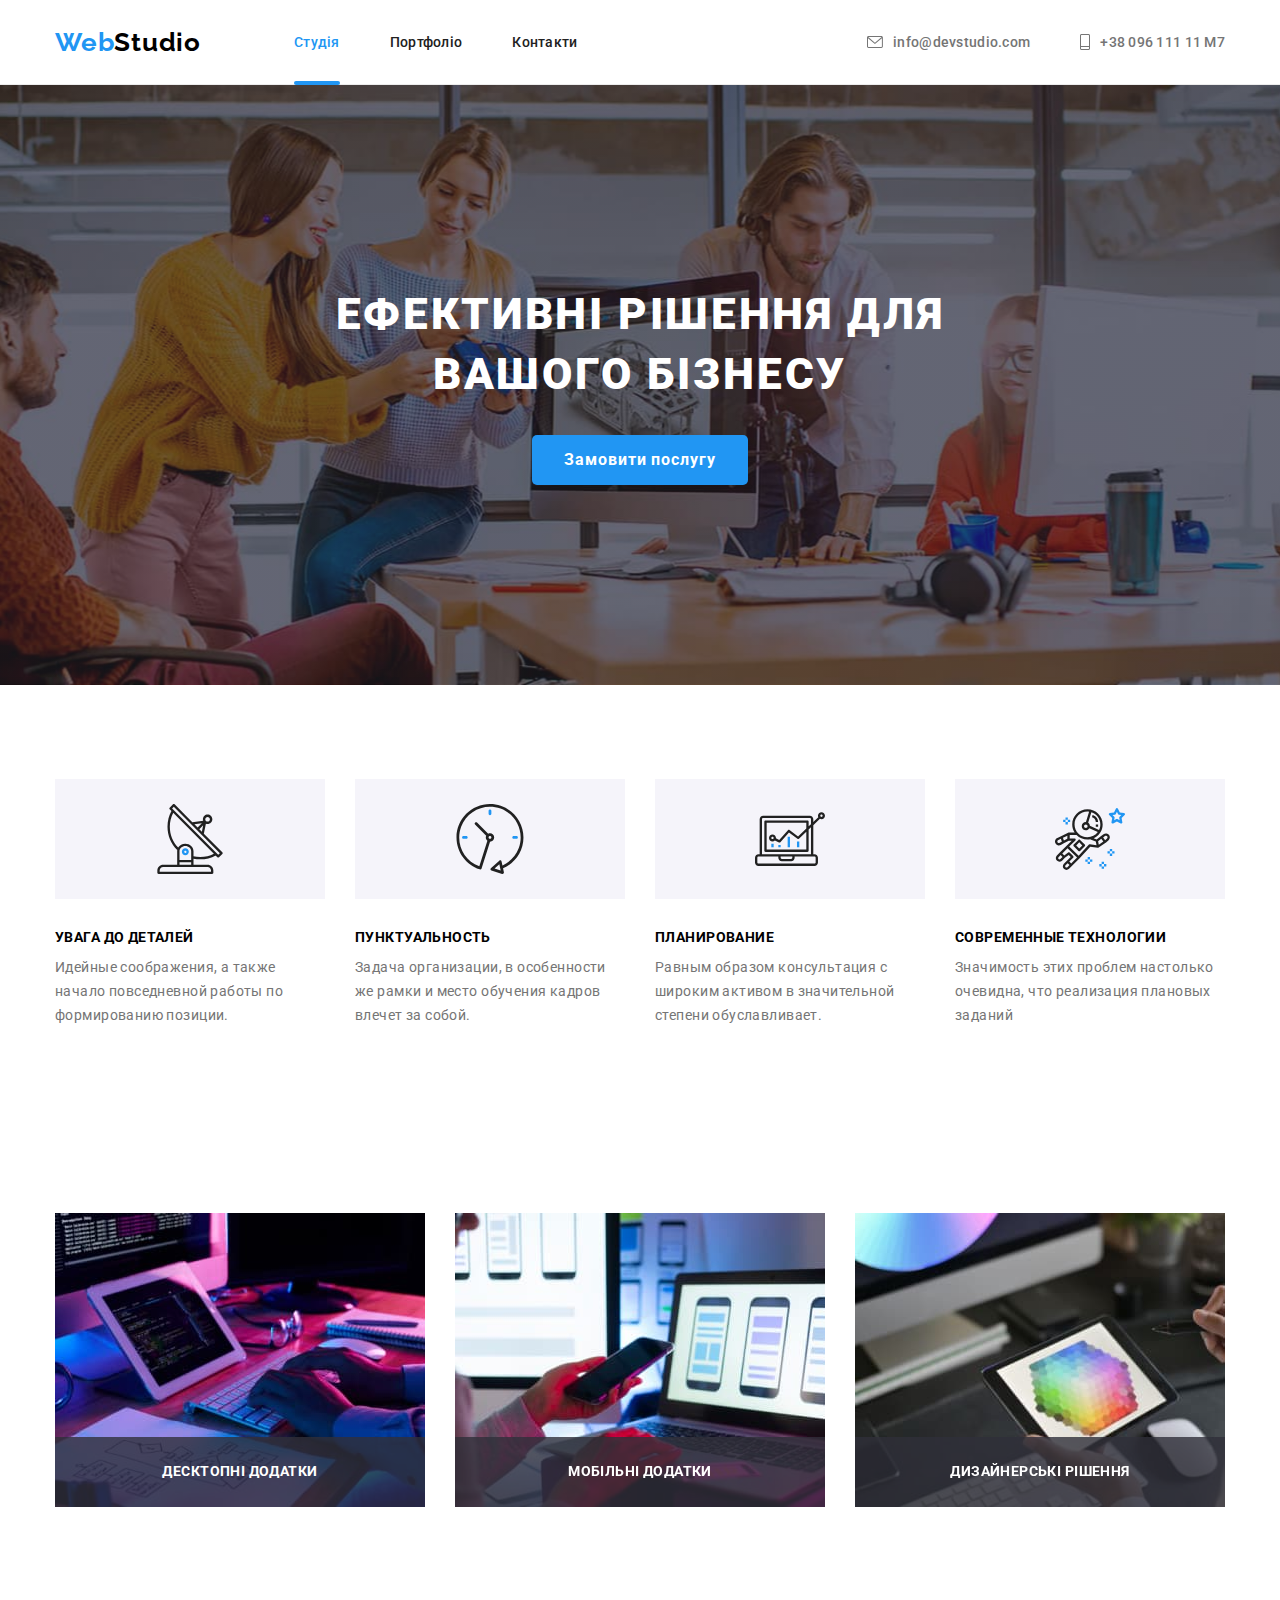
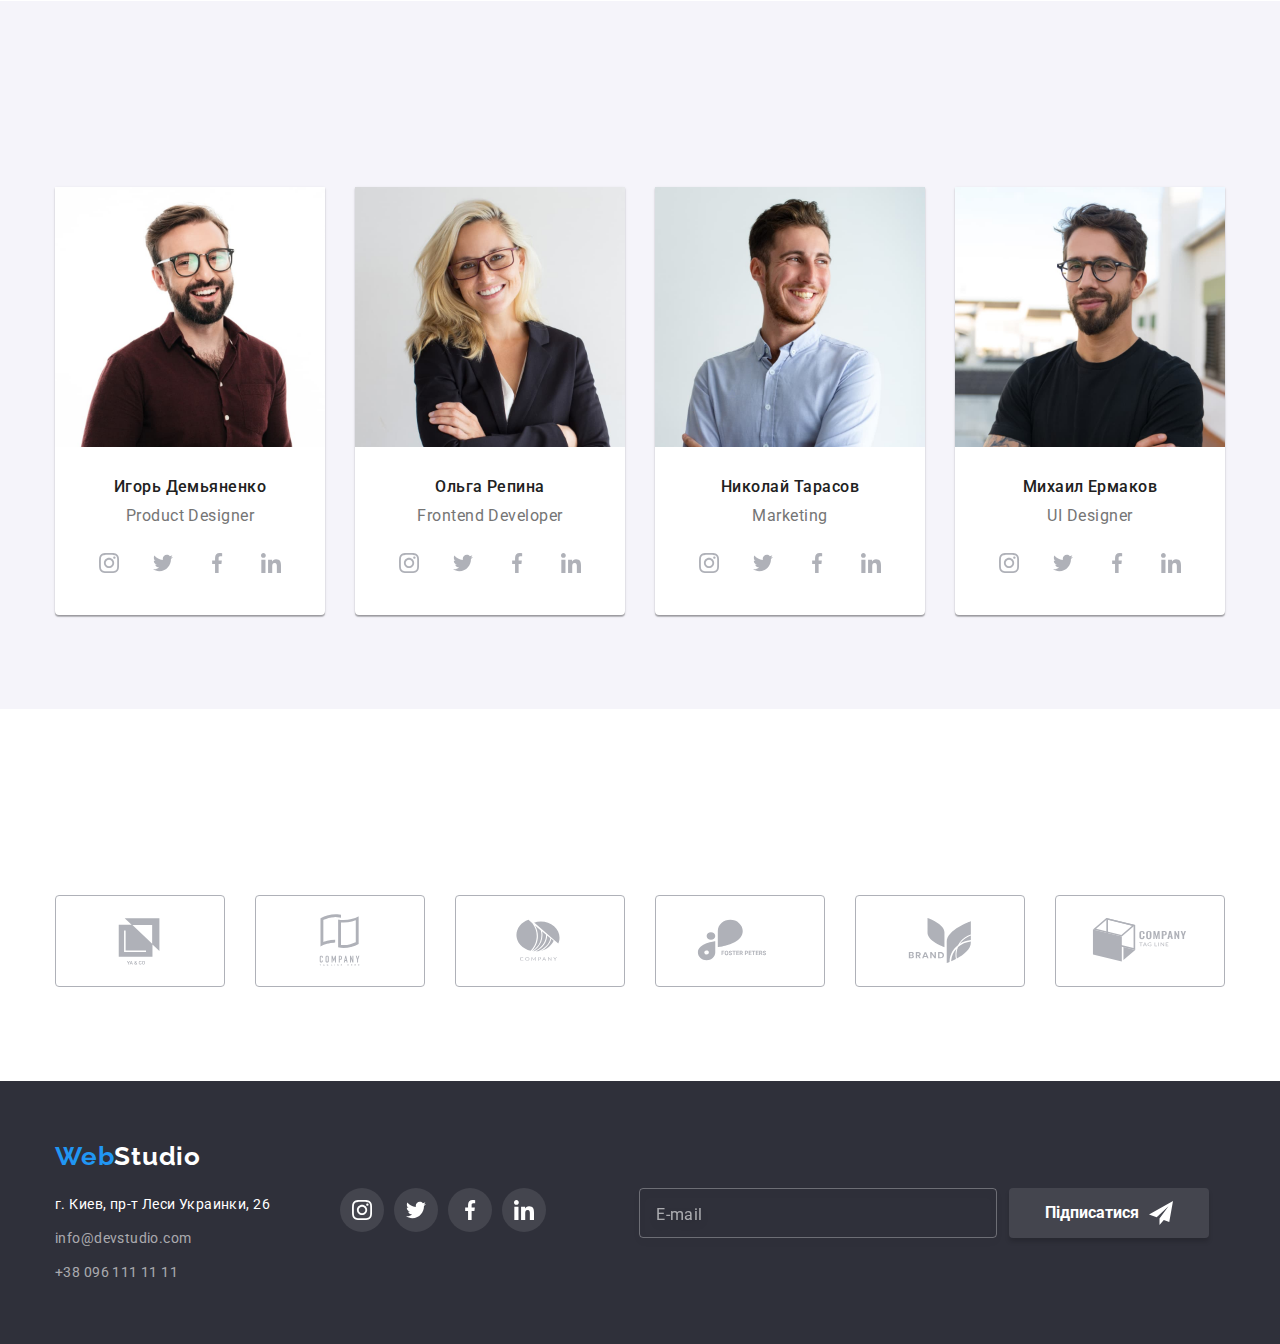
==== commit a16823b5: "add BEM" ====
--- a/index.html
+++ b/index.html
@@ -29,35 +29,35 @@
     <!---------- HEADER ---------->
     <header class="header">
       <div class="container">
-        <nav class="header-nav">
+        <nav class="navigation">
           <a
-            class="header-logo link animate__animated animate__flip animate__delay-2s animate__slow"
+            class="header__logo link animate__animated animate__flip animate__delay-2s animate__slow"
             href="./index.html"
           >
-            Web<span class="header-logo-studio">Studio</span></a
+            Web<span class="header__logo-studio">Studio</span></a
           >
-          <ul class="header-list list">
-            <li class="header-item link">
-              <a href="./index.html" class="header-link link current currentt">Студія</a>
-            </li>
-            <li class="header-item">
-              <a href="./portfolio.html" class="header-link link">Портфоліо</a>
-            </li>
-            <li class="header-item"><a href="" class="header-link link">Контакти</a></li>
+          <ul class="navigation__list list">
+            <li class="navigation__item">
+              <a href="./index.html" class="navigation__link link current currentt">Студія</a>
+            </li>
+            <li class="navigation__item">
+              <a href="./portfolio.html" class="navigation__link link">Портфоліо</a>
+            </li>
+            <li class="navigation__item"><a href="" class="navigation__link link">Контакти</a></li>
           </ul>
         </nav>
         <ul class="contacts list">
-          <li class="contact-mail">
-            <a href="mailto:info@devstudio.com" class="header-contact link">
-              <svg class="header-contact-icon" width="16" height="12">
+          <li class="contacts__mail">
+            <a href="mailto:info@devstudio.com" class="contacts__link link">
+              <svg class="contacts__icon" width="16" height="12">
                 <use href="./images/sprite.svg#icon-envelope"></use>
               </svg>
               info@devstudio.com</a
             >
           </li>
-          <li class="contact-mail">
-            <a href="tel:+380961111111" class="header-contact link">
-              <svg class="header-contact-icon" width="10" height="16">
+          <li class="contacts__mail">
+            <a href="tel:+380961111111" class="contacts__link link">
+              <svg class="contacts__icon" width="10" height="16">
                 <use href="./images/sprite.svg#icon-Vector"></use>
               </svg>
               +38 096 111 11 M7</a
@@ -70,12 +70,12 @@
     <!---------- MAIN CONTENT ---------->
     <main class="main">
       <!----- Hero ----->
-      <section class="section hero">
+      <section class="general section">
         <div class="container">
-          <h1 class="hero-title" id="studio">Ефективні рішення для вашого бізнесу</h1>
+          <h1 class="general__title">Ефективні рішення для вашого бізнесу</h1>
           <button
             type="button"
-            class="hero-btn link animate__animated animate__slideInUp"
+            class="general__btn animate__animated animate__slideInUp"
             data-modal-open
           >
             Замовити послугу
@@ -83,51 +83,51 @@
         </div>
       </section>
       <!----- Features ----->
-      <section class="section features">
+      <section class="features section">
         <div class="container">
-          <h2 class="features-title visually-hidden">Особливості</h2>
-          <ul class="features-list list">
-            <li class="features-item">
-              <div class="features-icon-box">
-                <svg class="features-icon" width="70" height="70">
+          <h2 class="features__title visually-hidden">Особливості</h2>
+          <ul class="features__list list">
+            <li class="features__item">
+              <div class="features__icon-box">
+                <svg class="features__icon" width="70" height="70">
                   <use href="./images/sprite.svg#icon-antenna"></use>
                 </svg>
               </div>
-              <h3 class="features-subtitle">Увага до деталей</h3>
-              <p class="features-text">
+              <h3 class="features__subtitle">Увага до деталей</h3>
+              <p class="features__subtitle-text">
                 Идейные соображения, а также начало повседневной работы по формированию позиции.
               </p>
             </li>
-            <li class="features-item">
-              <div class="features-icon-box">
-                <svg class="features-icon" width="70" height="70">
+            <li class="features__item">
+              <div class="features__icon-box">
+                <svg class="features__icon" width="70" height="70">
                   <use href="./images/sprite.svg#icon-clock"></use>
                 </svg>
               </div>
-              <h3 class="features-subtitle">Пунктуальность</h3>
-              <p class="features-text">
+              <h3 class="features__subtitle">Пунктуальность</h3>
+              <p class="features__subtitle-text">
                 Задача организации, в особенности же рамки и место обучения кадров влечет за собой.
               </p>
             </li>
-            <li class="features-item">
-              <div class="features-icon-box">
-                <svg class="features-icon" width="70" height="70">
+            <li class="features__item">
+              <div class="features__icon-box">
+                <svg class="features__icon" width="70" height="70">
                   <use href="./images/sprite.svg#icon-diagram"></use>
                 </svg>
               </div>
-              <h3 class="features-subtitle">Планирование</h3>
-              <p class="features-text">
+              <h3 class="features__subtitle">Планирование</h3>
+              <p class="features__subtitle-text">
                 Равным образом консультация с широким активом в значительной степени обуславливает.
               </p>
             </li>
-            <li class="features-item">
-              <div class="features-icon-box">
-                <svg class="features-icon" width="70" height="70">
+            <li class="features__item">
+              <div class="features__icon-box">
+                <svg class="features__icon" width="70" height="70">
                   <use href="./images/sprite.svg#icon-astronaut"></use>
                 </svg>
               </div>
-              <h3 class="features-subtitle">Современные технологии</h3>
-              <p class="features-text">
+              <h3 class="features__subtitle">Современные технологии</h3>
+              <p class="features__subtitle-text">
                 Значимость этих проблем настолько очевидна, что реализация плановых заданий
               </p>
             </li>
@@ -135,203 +135,203 @@
         </div>
       </section>
       <!----- Portfolio ----->
-      <section class="section portfolio">
+      <section class="portfolio section">
         <div class="container">
-          <h2 class="portfolio-title" data-aos="fade-up" data-aos-duration="1000">
+          <h2 class="portfolio__title" data-aos="fade-up" data-aos-duration="1000">
             Чем мы занимаемся
           </h2>
-          <ul class="portfolio-list list">
-            <li class="portfolio-list-title">
-              <img
-                class="portfolio-list-img"
+          <ul class="portfolio__list list">
+            <li class="portfolio__item">
+              <img
+                class="portfolio__img"
                 src="./images/looking-in-tab.jpg"
                 alt="Смотрю в планшет"
                 width="370"
                 height="294"
               />
-              <p class="portfolio-cover-text">десктопні додатки</p>
-            </li>
-            <li class="portfolio-list-title">
-              <img
-                class="portfolio-list-img"
+              <p class="portfolio__cover-text">десктопні додатки</p>
+            </li>
+            <li class="portfolio__item">
+              <img
+                class="portfolio__img"
                 src="./images/looking-in-phone.jpg"
                 alt="Смотрю в
             телефон"
                 width="370"
                 height="294"
               />
-              <p class="portfolio-cover-text">мобільні додатки</p>
-            </li>
-            <li class="portfolio-list-title">
-              <img
-                class="portfolio-list-img"
+              <p class="portfolio__cover-text">мобільні додатки</p>
+            </li>
+            <li class="portfolio__item">
+              <img
+                class="portfolio__img"
                 src="./images/looking-at-tab-again.jpg"
                 alt="Опять смотрю
             в планшет"
                 width="370"
                 height="294"
               />
-              <p class="portfolio-cover-text">дизайнерські рішення</p>
+              <p class="portfolio__cover-text">дизайнерські рішення</p>
             </li>
           </ul>
         </div>
       </section>
       <!----- Team ----->
-      <section class="section team">
+      <section class="team section">
         <div class="container">
-          <h2 class="team-title" data-aos="fade-up" data-aos-duration="1000">Наша команда</h2>
-          <ul class="team-list list">
+          <h2 class="team__title" data-aos="fade-up" data-aos-duration="1000">Наша команда</h2>
+          <ul class="team__list list">
             <!--  -->
-            <li class="team-list-title">
+            <li class="team__item ">
               <img
                 src="./images/igor-demianenko.jpg"
                 alt="Игорь Демьяненко - Product Designer"
                 width="270"
                 height="260"
               />
-              <div class="team-combine">
-                <h3 class="team-name">Игорь Демьяненко</h3>
-                <p class="team-name-job" lang="en">Product Designer</p>
-                <ul class="team-soc list">
-                  <li class="team-soc-item">
-                    <a href="" class="team-soc-link link">
-                      <svg class="team-soc-icon" width="20" height="20">
+              <div class="team__combine">
+                <h3 class="team__name">Игорь Демьяненко</h3>
+                <p class="team__role" lang="en">Product Designer</p>
+                <ul class="team__soc-list list">
+                  <li class="team__soc-item">
+                    <a href="" class="team__link link">
+                      <svg class="team__icon" width="20" height="20">
                         <use href="./images/sprite.svg#icon-instagram"></use>
                       </svg>
                     </a>
                   </li>
-                  <li class="team-soc-item">
-                    <a href="" class="team-soc-link link"
-                      ><svg class="team-soc-icon" width="20" height="20">
+                  <li class="team__soc-item">
+                    <a href="" class="team__link link"
+                      ><svg class="team__icon" width="20" height="20">
                         <use href="./images/sprite.svg#icon-twitter"></use></svg
                     ></a>
                   </li>
-                  <li class="team-soc-item">
-                    <a href="" class="team-soc-link link"
-                      ><svg class="team-soc-icon" width="20" height="20">
+                  <li class="team__soc-item">
+                    <a href="" class="team__link link"
+                      ><svg class="team__icon" width="20" height="20">
                         <use href="./images/sprite.svg#icon-facebook"></use></svg
                     ></a>
                   </li>
-                  <li class="team-soc-item">
-                    <a href="" class="team-soc-link link"
-                      ><svg class="team-soc-icon" width="20" height="20">
+                  <li class="team__soc-item">
+                    <a href="" class="team__link link"
+                      ><svg class="team__icon" width="20" height="20">
                         <use href="./images/sprite.svg#icon-linkedin"></use></svg
                     ></a>
                   </li>
                 </ul>
               </div>
             </li>
-            <li class="team-list-title">
+            <li class="team__item ">
               <img
                 src="./images/olga-repina.jpg"
                 alt="Ольга Репина - Frontend Developer"
                 width="270"
                 height="260"
               />
-              <div class="team-combine">
-                <h3 class="team-name">Ольга Репина</h3>
-                <p class="team-name-job" lang="en">Frontend Developer</p>
-                <ul class="team-soc list">
-                  <li class="team-soc-item">
-                    <a href="" class="team-soc-link link">
-                      <svg class="team-soc-icon" width="20" height="20">
+              <div class="team__combine">
+                <h3 class="team__name">Ольга Репина</h3>
+                <p class="team__role" lang="en">Frontend Developer</p>
+                <ul class="team__soc-list list">
+                  <li class="team__soc-item">
+                    <a href="" class="team__link link">
+                      <svg class="team__icon" width="20" height="20">
                         <use href="./images/sprite.svg#icon-instagram"></use>
                       </svg>
                     </a>
                   </li>
-                  <li class="team-soc-item">
-                    <a href="" class="team-soc-link link"
-                      ><svg class="team-soc-icon" width="20" height="20">
+                  <li class="team__soc-item">
+                    <a href="" class="team__link link"
+                      ><svg class="team__icon" width="20" height="20">
                         <use href="./images/sprite.svg#icon-twitter"></use></svg
                     ></a>
                   </li>
-                  <li class="team-soc-item">
-                    <a href="" class="team-soc-link link"
-                      ><svg class="team-soc-icon" width="20" height="20">
+                  <li class="team__soc-item">
+                    <a href="" class="team__link link"
+                      ><svg class="team__icon" width="20" height="20">
                         <use href="./images/sprite.svg#icon-facebook"></use></svg
                     ></a>
                   </li>
-                  <li class="team-soc-item">
-                    <a href="" class="team-soc-link link"
-                      ><svg class="team-soc-icon" width="20" height="20">
+                  <li class="team__soc-item">
+                    <a href="" class="team__link link"
+                      ><svg class="team__icon" width="20" height="20">
                         <use href="./images/sprite.svg#icon-linkedin"></use></svg
                     ></a>
                   </li>
                 </ul>
               </div>
             </li>
-            <li class="team-list-title">
+            <li class="team__item ">
               <img
                 src="./images/nikolay-tarasov.jpg"
                 alt="Николай Тарасов - Marketing"
                 width="270"
                 height="260"
               />
-              <div class="team-combine">
-                <h3 class="team-name">Николай Тарасов</h3>
-                <p class="team-name-job" lang="en">Marketing</p>
-                <ul class="team-soc list">
-                  <li class="team-soc-item">
-                    <a href="" class="team-soc-link link">
-                      <svg class="team-soc-icon" width="20" height="20">
+              <div class="team__combine">
+                <h3 class="team__name">Николай Тарасов</h3>
+                <p class="team__role" lang="en">Marketing</p>
+                <ul class="team__soc-list list">
+                  <li class="team__soc-item">
+                    <a href="" class="team__link link">
+                      <svg class="team__icon" width="20" height="20">
                         <use href="./images/sprite.svg#icon-instagram"></use>
                       </svg>
                     </a>
                   </li>
-                  <li class="team-soc-item">
-                    <a href="" class="team-soc-link link"
-                      ><svg class="team-soc-icon" width="20" height="20">
+                  <li class="team__soc-item">
+                    <a href="" class="team__link link"
+                      ><svg class="team__icon" width="20" height="20">
                         <use href="./images/sprite.svg#icon-twitter"></use></svg
                     ></a>
                   </li>
-                  <li class="team-soc-item">
-                    <a href="" class="team-soc-link link"
-                      ><svg class="team-soc-icon" width="20" height="20">
+                  <li class="team__soc-item">
+                    <a href="" class="team__link link"
+                      ><svg class="team__icon" width="20" height="20">
                         <use href="./images/sprite.svg#icon-facebook"></use></svg
                     ></a>
                   </li>
-                  <li class="team-soc-item">
-                    <a href="" class="team-soc-link link"
-                      ><svg class="team-soc-icon" width="20" height="20">
+                  <li class="team__soc-item">
+                    <a href="" class="team__link link"
+                      ><svg class="team__icon" width="20" height="20">
                         <use href="./images/sprite.svg#icon-linkedin"></use></svg
                     ></a>
                   </li>
                 </ul>
               </div>
             </li>
-            <li class="team-list-title">
+            <li class="team__item ">
               <img
                 src="./images/mihail-ermakov.jpg"
                 alt="Михаил Ермаков - UI Designer"
                 width="270"
                 height="260"
               />
-              <div class="team-combine">
-                <h3 class="team-name">Михаил Ермаков</h3>
-                <p class="team-name-job" lang="en">UI Designer</p>
-                <ul class="team-soc list">
-                  <li class="team-soc-item">
-                    <a href="" class="team-soc-link link">
-                      <svg class="team-soc-icon" width="20" height="20">
+              <div class="team__combine">
+                <h3 class="team__name">Михаил Ермаков</h3>
+                <p class="team__role" lang="en">UI Designer</p>
+                <ul class="team__soc-list list">
+                  <li class="team__soc-item">
+                    <a href="" class="team__link link">
+                      <svg class="team__icon" width="20" height="20">
                         <use href="./images/sprite.svg#icon-instagram"></use>
                       </svg>
                     </a>
                   </li>
-                  <li class="team-soc-item">
-                    <a href="" class="team-soc-link link"
-                      ><svg class="team-soc-icon" width="20" height="20">
+                  <li class="team__soc-item">
+                    <a href="" class="team__link link"
+                      ><svg class="team__icon" width="20" height="20">
                         <use href="./images/sprite.svg#icon-twitter"></use></svg
                     ></a>
                   </li>
-                  <li class="team-soc-item">
-                    <a href="" class="team-soc-link link"
-                      ><svg class="team-soc-icon" width="20" height="20">
+                  <li class="team__soc-item">
+                    <a href="" class="team__link link"
+                      ><svg class="team__icon" width="20" height="20">
                         <use href="./images/sprite.svg#icon-facebook"></use></svg
                     ></a>
                   </li>
-                  <li class="team-soc-item">
-                    <a href="" class="team-soc-link link"
-                      ><svg class="team-soc-icon" width="20" height="20">
+                  <li class="team__soc-item">
+                    <a href="" class="team__link link"
+                      ><svg class="team__icon" width="20" height="20">
                         <use href="./images/sprite.svg#icon-linkedin"></use></svg
                     ></a>
                   </li>
@@ -344,43 +344,43 @@
       <!-- Постійні клієнти -->
       <section class="section clientss">
         <div class="container">
-          <h2 class="clients-title" data-aos="fade-up" data-aos-duration="1000">
+          <h2 class="clients__title" data-aos="fade-up" data-aos-duration="1000">
             Постійні клієнти
           </h2>
-          <ul class="clients-list list">
-            <li class="">
-              <a href="" class="clients-link"
-                ><svg class="clients-icon" width="106" height="60">
+          <ul class="clients__list list">
+            <li class="clients__item">
+              <a href="" class="clients__link"
+                ><svg class="clients__icon" width="106" height="60">
                   <use href="./images/sprite.svg#icon-Logo-1"></use></svg
               ></a>
             </li>
-            <li class="">
-              <a href="" class="clients-link"
-                ><svg class="clients-icon" width="106" height="60">
+            <li class="clients__item">
+              <a href="" class="clients__link"
+                ><svg class="clients__icon" width="106" height="60">
                   <use href="./images/sprite.svg#icon-Logo-2"></use></svg
               ></a>
             </li>
-            <li class="">
-              <a href="" class="clients-link"
-                ><svg class="clients-icon" width="106" height="60">
+            <li class="clients__item">
+              <a href="" class="clients__link"
+                ><svg class="clients__icon" width="106" height="60">
                   <use href="./images/sprite.svg#icon-Logo-3"></use></svg
               ></a>
             </li>
-            <li class="">
-              <a href="" class="clients-link"
-                ><svg class="clients-icon" width="106" height="60">
+            <li class="clients__item">
+              <a href="" class="clients__link"
+                ><svg class="clients__icon" width="106" height="60">
                   <use href="./images/sprite.svg#icon-Logo-4"></use></svg
               ></a>
             </li>
-            <li class="">
-              <a href="" class="clients-link"
-                ><svg class="clients-icon" width="106" height="60">
+            <li class="clients__item">
+              <a href="" class="clients__link"
+                ><svg class="clients__icon" width="106" height="60">
                   <use href="./images/sprite.svg#icon-Logo-5"></use></svg
               ></a>
             </li>
-            <li class="">
-              <a href="" class="clients-link"
-                ><svg class="clients-icon" width="106" height="60">
+            <li class="clients__item">
+              <a href="" class="clients__link"
+                ><svg class="clients__icon" width="106" height="60">
                   <use href="./images/sprite.svg#icon-Logo-6"></use></svg
               ></a>
             </li>
@@ -391,59 +391,59 @@
     <!---------- FOOTER ---------->
     <footer class="footer section">
       <div class="container">
-        <div class="logo-contacts">
-          <a class="footer-logo link" lang="en" href="./index.html">
-            Web<span class="footer-logo-studio">Studio</span></a
+        <div class="footer__logo-wrap">
+          <a class="footer__logo link" lang="en" href="./index.html">
+            Web<span class="footer__logo-studio">Studio</span></a
           >
           <address>
-            <ul class="footer-list list" id="contacts">
-              <li class="footer-list-item">
+            <ul class="address__list list" id="contacts">
+              <li class="address__item">
                 <a
                   href="https://goo.gl/maps/U5zvmCGQdRFb18JV9"
                   target="_blank"
-                  class="footer-list-address link"
+                  class="address__link link"
                   rel="noopener noreferer nofollow"
                   >г. Киев, пр-т Леси Украинки, 26
                 </a>
               </li>
-              <li class="footer-list-item link">
-                <a href="mailto:info@devstudio.com" class="footer-list-emph link"
+              <li class="address__item">
+                <a href="mailto:info@devstudio.com" class="address__em-ph link"
                   >info@devstudio.com</a
                 >
               </li>
-              <li class="footer-list-item">
-                <a href="tel:+380961111111" class="footer-list-emph link">+38 096 111 11 11</a>
+              <li class="address__item">
+                <a href="tel:+380961111111" class="address__em-ph link">+38 096 111 11 11</a>
               </li>
             </ul>
           </address>
         </div>
 
-        <div class="footer-add">
-          <p class="footer-add-title" data-aos="fade-down-right">приєднуйтесь</p>
-          <div class="footer-network">
-            <a href="" class="footer-network-add"
-              ><svg class="footer-icon instagram" width="20" height="20">
+        <div class="add">
+          <p class="add__title" data-aos="fade-down-right">приєднуйтесь</p>
+          <div class="network">
+            <a href="" class="network__link"
+              ><svg class="network__icon instagram" width="20" height="20">
                 <use href="./images/sprite.svg#icon-instagram"></use></svg></a
-            ><a href="" class="footer-network-add"
-              ><svg class="footer-icon twitter" width="20" height="20">
+            ><a href="" class="network__link"
+              ><svg class="network__icon twitter" width="20" height="20">
                 <use href="./images/sprite.svg#icon-twitter"></use></svg></a
-            ><a href="" class="footer-network-add"
-              ><svg class="footer-icon facebook" width="20" height="20">
+            ><a href="" class="network__link"
+              ><svg class="network__icon facebook" width="20" height="20">
                 <use href="./images/sprite.svg#icon-facebook"></use></svg></a
-            ><a href="" class="footer-network-add"
-              ><svg class="footer-icon linkedin" width="20" height="20">
+            ><a href="" class="network__link"
+              ><svg class="network__icon linkedin" width="20" height="20">
                 <use href="./images/sprite.svg#icon-linkedin"></use></svg
             ></a>
           </div>
         </div>
 
-        <div class="footer-form">
-          <p class="footer-form-title" data-aos="fade-down-left">Підпишіться на розсилку</p>
-            <form class="footerform">
-              <label class="footer-label">
-                <input class="footer-input" type="email" name="email" placeholder="E-mail   => Тут я зробив фокус/ховер =>" />
+        <div class="subscribe">
+          <p class="subscribe__title" data-aos="fade-down-left">Підпишіться на розсилку</p>
+            <form class="subscribe__form">
+              <label class="subscribe__label">
+                <input class="subscribe__input" type="email" name="email" placeholder="E-mail" />
               </label>
-              <button type="submit" class="footer-btn" >Підписатися<svg class="footer-icon-subscribe" width="24" height="24">
+              <button type="submit" class="subscribe__btn" >Підписатися<svg class="subscribe__icon" width="24" height="24">
                 <use href="./images/sprite.svg#icon-subscribe"></use></svg></button>
             </form>
         </div>
--- a/css/main.min.css
+++ b/css/main.min.css
@@ -1 +1 @@
-.backdrop{position:fixed;top:0;width:100vw;height:100vh;background-color:rgba(0,0,0,.2);transition:opacity 250ms cubic-bezier(0.4, 0, 0.2, 1),visibility 250ms cubic-bezier(0.4, 0, 0.2, 1)}.backdrop.is-hidden .modal{transform:translate(-50%, -50%) scale(0)}.modal{padding:40px;width:528px;height:581px;background-color:#fff;border-radius:4px;position:absolute;top:50%;left:50%;transform:translate(-50%, -50%) scale(1);transition:transform 250ms cubic-bezier(0.4, 0, 0.2, 1)}.modal-close{width:30px;height:30px;border:1px solid rgba(0,0,0,.1);border-radius:50%;background-color:rgba(0,0,0,0);display:flex;align-items:center;justify-content:center;position:absolute;right:8px;top:8px;transition:background-color 250ms cubic-bezier(0.4, 0, 0.2, 1),fill 250ms cubic-bezier(0.4, 0, 0.2, 1)}.modal-close:hover .modal-icon{fill:var(--hover-text-color)}.is-hidden{visibility:hidden;opacity:0;pointer-events:none}.modal-form{display:inline-block;margin-top:12px;width:100%}.modal-title{display:block;font-weight:700;font-size:20px;line-height:1.15;text-align:center;letter-spacing:.03em}.input-wrap{display:flex;flex-direction:column;position:relative}.modal-field{margin-bottom:12px}.modal-field-comment{margin-bottom:20px}.modal-label{display:block;font-weight:400;font-size:12px;line-height:1.16;letter-spacing:.01em;color:#757575;margin-bottom:4px}.modal-input{width:100%;height:40px;border:1px solid rgba(33,33,33,.2);border-radius:4px;padding-left:42px;outline:rgba(0,0,0,0);cursor:pointer;transition:border-color 250ms cubic-bezier(0.4, 0, 0.2, 1),fill 250ms cubic-bezier(0.4, 0, 0.2, 1)}.modal-input:focus~.input-modal-icon{fill:var(--hover-text-color);border-color:var(--hover-text-color)}.modal-input:focus{border-color:var(--hover-text-color)}.modal-text{width:100%;height:120px;border:1px solid rgba(33,33,33,.2);border-radius:4px;resize:none;padding:12px;cursor:pointer;font-weight:400;font-size:12px;line-height:1.16;letter-spacing:.01em;color:rgba(117,117,117,.5)}.input-wrap textarea[name=comment]{padding:12px 16px}.modal-contract{color:var(--hover-text-color);font-family:"Roboto";font-style:normal;font-weight:400;font-size:14px;line-height:1;letter-spacing:.03em;cursor:pointer;border-bottom:1px solid var(--hover-text-color)}.button-submit{display:flex;margin-left:auto;margin-right:auto;padding:10px 55px 10px 56px;font-weight:700;font-size:16px;line-height:1.88;align-items:center;text-align:center;letter-spacing:.06em;color:var(--third-text-color);background-color:var(--hover-text-color);border:1px solid rgba(0,0,0,0);border-radius:4px;cursor:pointer;transition:background-color 250ms cubic-bezier(0.4, 0, 0.2, 1),box-shadow 250ms cubic-bezier(0.4, 0, 0.2, 1)}.input-modal-icon{position:absolute;left:12px;top:50%;transform:translateY(-50%);transition:fill 250ms cubic-bezier(0.4, 0, 0.2, 1)}.checkbox,.visually-hidden{position:absolute;white-space:nowrap;width:1px;height:1px;overflow:hidden;border:0;padding:0;clip:rect(0 0 0 0);clip-path:inset(50%);margin:-1px}.checkbox{outline:rgba(0,0,0,0)}.agree-icon{fill:#212121;background-color:rgba(0,0,0,0);border:3px solid #212121;border-radius:3px;transition:fill 250ms cubic-bezier(0.4, 0, 0.2, 1)}.agree-icon:hover{fill:var(--hover-text-color)}.agree-icon:focus{fill:var(--hover-text-color)}.checkbox:checked+.agree-icon{background-color:var(--hover-text-color);background-image:url(../images/Vector.svg);border:1px solid var(--hover-text-color);background-size:contain;background-repeat:no-repeat;background-position:50% 50%;fill:var(--hover-text-color)}.checkbox:focus+.agree-icon{border:1px solid #000}.agree-text{margin-left:8px;display:flex;align-items:center;font-weight:400;font-size:14px;line-height:1.71;letter-spacing:.03em;color:#757575;cursor:pointer;justify-content:center}.checkbox-label{display:flex;align-items:center;justify-content:center;margin-bottom:30px}:root{--main-text-color: #212121;--second-text-color: #757575;--third-text-color: #ffffff;--hover-text-color: #2196f3;--first-bcg-color: #2f303a;--second-bcg-color: #f5f4fa;--third-bcg-color: #ffffff;--border-color: #eeeeee;--icon-color: #afb1b8}.visually-hidden{position:absolute;white-space:nowrap;width:1px;height:1px;overflow:hidden;border:0;padding:0;clip:rect(0 0 0 0);clip-path:inset(50%);margin:-1px}.hero-btn{display:block;margin:auto;padding:10px 32px;font-family:"Roboto";font-weight:700;font-size:16px;line-height:1.875;letter-spacing:.06em;background-color:var(--hover-text-color);color:var(--third-text-color);border:none;border-radius:5px;transition:background-color 250ms cubic-bezier(0.4, 0, 0.2, 1)}.hero-btn:hover{cursor:pointer;background-color:#188ce8}.container{width:1200px;margin:0 auto;padding-left:15px;padding-right:15px}header .container{display:flex;align-items:center}.section{padding:94px 0}.header{background-color:var(--);border-bottom:1px solid #ececec}.header-logo{margin-right:93px}.header-contact-link{display:flex;align-items:baseline}.header-contact-icon{margin-right:10px;padding-top:0;padding-bottom:0;fill:currentColor;align-items:center;transition:fill 250ms cubic-bezier(0.4, 0, 0.2, 1)}.contact-mail:hover .header-contact-icon{fill:var(--hover-text-color);display:inline-block;align-self:center}.currentt{position:relative}.currentt::after{position:absolute;content:"";width:100%;height:4px;background-color:var(--hover-text-color);border-radius:2px;left:0;bottom:-3px}.header-nav{display:flex;align-items:center}.header-nav .link.current{color:var(--hover-text-color);margin-left:auto}.header-list{display:flex;gap:50px}.header-logo{font-family:"Raleway";font-weight:700;padding-top:24px;padding-bottom:24px;font-size:26px;line-height:1.19;letter-spacing:.03em;color:var(--hover-text-color)}.contacts{display:flex;align-items:center;margin-left:auto;gap:50px}.header-logo-studio{color:#000}.header-link{display:block;font-weight:500;font-size:14px;line-height:1.143;letter-spacing:.02em;color:var(--main-text-color);padding-top:32px;padding-bottom:32px;display:block;transition:color 250ms cubic-bezier(0.4, 0, 0.2, 1)}.header-link:hover,.header-link:focus{color:var(--hover-text-color)}.header-contact{font-weight:500;font-size:14px;line-height:1.43;letter-spacing:.02em;padding-top:32px;padding-bottom:32px;color:var(--second-text-color);display:flex;align-items:center;transition:color 250ms cubic-bezier(0.4, 0, 0.2, 1)}.header-contact:hover,.header-contact:focus{color:var(--hover-text-color)}.section.hero{max-width:1600px;max-height:600px;margin:0 auto;background-color:var(--first-bcg-color);background-image:linear-gradient(to right, rgba(47, 48, 58, 0.4), rgba(47, 48, 58, 0.4)),url(../images/header.jpg);background-size:cover;background-repeat:no-repeat;background-position:center;padding:200px 0}.hero-title{margin:0 auto 30px;max-width:696px;font-weight:900;font-size:44px;line-height:1.36;text-align:center;letter-spacing:.06em;text-transform:uppercase;color:var(--third-text-color)}.features-icon-box{display:flex;width:270px;height:120px;background-color:var(--second-bcg-color);align-items:center;justify-content:center;margin-bottom:30px}.section.features{padding-bottom:94px}.features-subtitle{font-weight:700;font-size:14px;line-height:1.1428571429;letter-spacing:.03em;text-transform:uppercase;max-width:270px;margin-bottom:10px}.features-text{min-width:270px;font-size:14px;line-height:1.7142857143;letter-spacing:.03em;color:var(--second-text-color)}.features-list{list-style:none;display:flex;gap:30px;align-items:center}.section.portfolio{padding-top:0}.portfolio{background-color:var(--third-bcg-color);text-align:center}.clients-title,.portfolio-title,.team-title{font-weight:700;font-size:36px;line-height:1.1666666667;text-align:center;letter-spacing:.03em;color:var(--main-text-color);margin-bottom:50px}.portfolio-list{display:flex;gap:30px}.portfolio-list-title{background-color:#fff;position:relative}.portfolio-cover-text{position:absolute;bottom:0;left:0;color:#fff;background-color:rgba(47,48,58,.8);font-weight:700;font-size:14px;line-height:1.14;letter-spacing:.03em;text-transform:uppercase;width:100%;height:70px;padding:27px auto;display:flex;justify-content:center;align-items:center}.team{background-color:var(--second-bcg-color);padding-bottom:94px;padding-top:94px}.team-name{font-weight:500;font-size:16px;line-height:1.1875;text-align:center;letter-spacing:.03em;color:var(--main-text-color);margin-bottom:10px}.team-list{display:flex;gap:30px}.team-name-job{font-size:16px;line-height:1.1875;text-align:center;letter-spacing:.03em;color:var(--second-text-color);margin-bottom:16px}.team-combine{padding-top:30px;padding-bottom:30px}.team-list-title{background-color:#fff;border:0px #fff solid;box-shadow:0px 1px 3px rgba(0,0,0,.12),0px 1px 1px rgba(0,0,0,.14),0px 2px 1px rgba(0,0,0,.2);border-radius:0px 0px 4px 4px}.team-soc-link{width:44px;height:44px;border-radius:50%;background-color:#fff;display:flex;align-items:center;justify-content:center;color:var(--icon-color);transition:background-color 250ms cubic-bezier(0.4, 0, 0.2, 1),color 250ms cubic-bezier(0.4, 0, 0.2, 1)}.team-soc-icon{fill:currentColor}.team-soc-link:focus,.team-soc-link:hover{background-color:var(--hover-text-color);color:#fff}.team-soc{display:flex;justify-content:center;gap:10px}.clients-link{display:flex;width:170px;height:92px;border:1px solid var(--icon-color);border-radius:4px;fill:var(--icon-color);align-items:center;justify-content:center;outline:rgba(0,0,0,0);transition:border 250ms cubic-bezier(0.4, 0, 0.2, 1),fill 250ms cubic-bezier(0.4, 0, 0.2, 1)}.clients-link:hover,.clients-link:focus{fill:var(--hover-text-color);border:1px solid var(--hover-text-color)}.clients-list{display:flex;margin-top:50px;gap:30px}.footer{padding:60px 0;background-color:var(--first-bcg-color)}.footer .container{display:flex;align-items:baseline}.footer-logo{font-family:"Raleway";font-weight:700;font-size:26px;line-height:1.19;letter-spacing:.03em;color:var(--hover-text-color)}.footer-logo-studio{color:#fff}.footer-list{margin-top:20px}.footer-list-item:nth-child(1){margin-bottom:10px}.footer-list-item:nth-child(2){margin-bottom:10px}.footer-list-address{font-style:normal;font-weight:400;font-size:14px;line-height:1.7142857143;letter-spacing:.03em;color:var(--third-text-color)}.footer-list-emph{font-style:normal;font-weight:400;font-size:14px;line-height:1.7142857143;letter-spacing:.03em;color:rgba(255,255,255,.6);transition:color 250ms cubic-bezier(0.4, 0, 0.2, 1)}.footer-list-emph:hover,.footer-list-emph:focus{color:var(--hover-text-color)}.add-title{font-family:"Roboto";font-style:normal;font-weight:700;font-size:14px;line-height:16px;letter-spacing:.03em;text-transform:uppercase;color:#fff}.footer-add{display:block;margin-left:70px}.footer-form-title,.footer-add-title{color:var(--third-text-color);margin-bottom:20px;font-style:normal;font-weight:700;font-size:14px;line-height:16px;letter-spacing:.03em;text-transform:uppercase}.footer-network{display:flex;gap:10px}.footer-network-add{background:rgba(255,255,255,.1);fill:var(--third-text-color);display:flex;width:44px;height:44px;border-radius:44px;align-items:center;justify-content:center;transition:background-color 250ms cubic-bezier(0.4, 0, 0.2, 1)}.footer-network-add:hover,.footer-network-add:focus{background-color:var(--hover-text-color)}.footer-form{margin-left:93px}.footerform{display:flex}.footer-input{width:358px;height:50px;background-color:rgba(0,0,0,0);outline:rgba(0,0,0,0);border:1px solid rgba(255,255,255,.3);filter:drop-shadow(0px 4px 4px rgba(0, 0, 0, 0.15));border-radius:4px;padding:15px 0 15px 16px;color:var(--third-text-color);font-weight:400;font-size:20px;font-height:1.25;letter-spacing:.03em}.footer-input::placeholder{font-weight:400;font-size:16px;font-height:1.25;letter-spacing:.03em;color:rgba(255,255,255,.6)}.footer-btn{width:200px;height:50px;background-color:var(--hover-text-color);color:var(--third-text-color);font-weight:700;font-size:16px;line-height:1.87;display:inline;align-items:center;justify-content:center;box-shadow:0px 4px 4px rgba(0,0,0,.15);border-radius:4px;border:none;transition:background-color 250ms cubic-bezier(0.4, 0, 0.2, 1)}.footer-icon-subscribe{fill:var(--third-text-color)}.footer-btn{fill:var(--hover-text-color);display:flex;align-self:center;justify-content:center;margin-left:12px}.footer-btn,.footer-icon-subscribe{display:flex;align-self:center;justify-content:center;gap:10px;color:#fff;fill:#fff;background-color:#44454e}.footer-icon-subscribe{background-color:rgba(0,0,0,0);transition:background-color 250ms cubic-bezier(0.4, 0, 0.2, 1)}.footer-btn:hover,.footer-icon-subscribe:hover{color:#fff;background-color:var(--hover-text-color)}.footer-btn:focus,.footer-icon-subscribe:focus{color:#fff;background-color:var(--hover-text-color)}.filter{padding:94px 0 50px;background-color:aqua}.filter-btn{display:flex;margin-bottom:50px;justify-content:center;gap:8px}.filter-btn-name{padding:6px 22px;font-family:"Roboto";font-style:normal;font-weight:500;font-size:16px;line-height:1.625;text-align:center;letter-spacing:.03em;color:var(--main-text-color);background-color:var(--second-bcg-color);cursor:pointer;border:none;border-radius:4px;transition:color 250ms cubic-bezier(0.4, 0, 0.2, 1),background-color 250ms cubic-bezier(0.4, 0, 0.2, 1),box-shadow 250ms cubic-bezier(0.4, 0, 0.2, 1)}.filter-btn-name:hover,.filter-btn-name:focus{cursor:pointer;color:var(--third-text-color);background-color:var(--hover-text-color);box-shadow:0px 3px 1px rgba(0,0,0,.1),0px 1px 2px rgba(0,0,0,.08),0px 2px 2px rgba(0,0,0,.12)}.example-link,.example-card{flex-basis:calc((100% - 60px)/3);cursor:pointer;border-radius:4px;display:block}.example-box{position:relative}.example-card:hover .example-cover-text,.example-link:focus .example-cover-text{transform:translateY(0%)}.example-box-wrap{position:relative;overflow:hidden}.example-cover-text{position:absolute;top:0;left:0;color:#fff;background-color:rgba(33,150,243,.9);padding:63px 24px;font-size:18px;font-weight:400;line-height:1.55;height:100%;transform:translateY(100%);transition:500ms cubic-bezier(0.4, 0, 0.2, 1);overflow:auto}.example-link:focus,.example-link:hover{box-shadow:0px 3px 1px rgba(0,0,0,.1),0px 1px 2px rgba(0,0,0,.08),0px 2px 2px rgba(0,0,0,.12);outline:rgba(0,0,0,0)}.examples{display:flex;gap:30px;flex-wrap:wrap}.example-list{padding:20px 24px;border-left:1px solid var(--border-color);border-bottom:1px solid var(--border-color);border-right:1px solid var(--border-color)}.example-name{margin-bottom:5px;font-weight:700;font-size:18px;line-height:2;letter-spacing:.06em;color:var(--main-text-color)}.example-type{font-weight:400;font-size:16px;line-height:1.88;letter-spacing:.03em;color:var(--second-text-color)}p,h1,h2,h3,h4,h5,h6{margin:0;padding:0}ul,ol{margin:0;padding-left:0}a{color:currentColor;text-decoration:none}address{font-style:normal}button{cursor:pointer;outline:rgba(0,0,0,0)}body{background-color:#fff;font-family:"Roboto","Raleway",sans-serif}img{display:block}div{display:block}.list{list-style:none;padding:0}.link{text-decoration:none}/*# sourceMappingURL=main.min.css.map */+p,h1,h2,h3,h4,h5,h6{margin:0;padding:0}ul,ol{margin:0;padding-left:0}a{color:currentColor;text-decoration:none}address{font-style:normal}button{cursor:pointer;outline:rgba(0,0,0,0)}body{background-color:#fff;font-family:"Roboto","Raleway",sans-serif}img{display:block}div{display:block}.list{list-style:none;padding:0}.link{text-decoration:none}.clients__title,.portfolio__title,.team__title{font-weight:700;font-size:36px;line-height:1.1666666667;text-align:center;letter-spacing:.03em;color:var(--main-text-color);margin-bottom:50px}:root{--main-text-color: #212121;--second-text-color: #757575;--third-text-color: #ffffff;--hover-text-color: #2196f3;--first-bcg-color: #2f303a;--second-bcg-color: #f5f4fa;--third-bcg-color: #ffffff;--border-color: #eeeeee;--icon-color: #afb1b8}.visually-hidden{position:absolute;white-space:nowrap;width:1px;height:1px;overflow:hidden;border:0;padding:0;clip:rect(0 0 0 0);clip-path:inset(50%);margin:-1px}.general__btn{display:block;margin:auto;padding:10px 32px;font-family:"Roboto";font-weight:700;font-size:16px;line-height:1.875;letter-spacing:.06em;background-color:var(--hover-text-color);color:var(--third-text-color);border:none;border-radius:5px;transition:background-color 250ms cubic-bezier(0.4, 0, 0.2, 1)}.general__btn:hover{cursor:pointer;background-color:#188ce8}.container{width:1200px;margin:0 auto;padding-left:15px;padding-right:15px}header .container{display:flex;align-items:center}.section{padding:94px 0}.header{border-bottom:1px solid #ececec}.header__logo{font-family:"Raleway";font-weight:700;padding-top:24px;padding-bottom:24px;font-size:26px;line-height:1.19;letter-spacing:.03em;color:var(--hover-text-color);margin-right:93px}.contacts__icon{margin-right:10px;padding-top:0;padding-bottom:0;fill:currentColor;align-items:center;transition:fill 250ms cubic-bezier(0.4, 0, 0.2, 1)}.contacts__mail:hover .contacts__icon{fill:var(--hover-text-color);display:inline-block;align-self:center}.currentt{position:relative}.currentt::after{position:absolute;content:"";width:100%;height:4px;background-color:var(--hover-text-color);border-radius:2px;left:0;bottom:-3px}.navigation{display:flex;align-items:center}.navigation .link.current{color:var(--hover-text-color);margin-left:auto}.navigation__list{display:flex;gap:50px}.contacts{display:flex;align-items:center;margin-left:auto;gap:50px}.header__logo-studio{color:#000}.navigation__link{display:block;font-weight:500;font-size:14px;line-height:1.143;letter-spacing:.02em;color:var(--main-text-color);padding-top:32px;padding-bottom:32px;display:block;transition:color 250ms cubic-bezier(0.4, 0, 0.2, 1)}.navigation__link:hover,.navigation__link:focus{color:var(--hover-text-color)}.contacts__link{font-weight:500;font-size:14px;line-height:1.43;letter-spacing:.02em;padding-top:32px;padding-bottom:32px;color:var(--second-text-color);display:flex;align-items:center;transition:color 250ms cubic-bezier(0.4, 0, 0.2, 1)}.contacts__link:hover,.contacts__link:focus{color:var(--hover-text-color)}.general.section{max-width:1600px;max-height:600px;margin:0 auto;background-color:var(--first-bcg-color);background-image:linear-gradient(to right, rgba(47, 48, 58, 0.4), rgba(47, 48, 58, 0.4)),url(../images/header.jpg);background-size:cover;background-repeat:no-repeat;background-position:center;padding:200px 0}.general__title{margin:0 auto 30px;max-width:696px;font-weight:900;font-size:44px;line-height:1.36;text-align:center;letter-spacing:.06em;text-transform:uppercase;color:var(--third-text-color)}.features__icon-box{display:flex;width:270px;height:120px;background-color:var(--second-bcg-color);align-items:center;justify-content:center;margin-bottom:30px}.section.features{padding-bottom:94px}.features__subtitle{font-weight:700;font-size:14px;line-height:1.1428571429;letter-spacing:.03em;text-transform:uppercase;max-width:270px;margin-bottom:10px}.features__subtitle-text{min-width:270px;font-size:14px;line-height:1.7142857143;letter-spacing:.03em;color:var(--second-text-color)}.features__list{list-style:none;display:flex;gap:30px;align-items:center}.section.portfolio{padding-top:0}.portfolio{background-color:var(--third-bcg-color);text-align:center}.portfolio__list{display:flex;gap:30px}.portfolio__item{background-color:#fff;position:relative}.portfolio__cover-text{position:absolute;bottom:0;left:0;color:#fff;background-color:rgba(47,48,58,.8);font-weight:700;font-size:14px;line-height:1.14;letter-spacing:.03em;text-transform:uppercase;width:100%;height:70px;padding:27px auto;display:flex;justify-content:center;align-items:center}.team{background-color:var(--second-bcg-color);padding-bottom:94px;padding-top:94px}.team__name{font-weight:500;font-size:16px;line-height:1.1875;text-align:center;letter-spacing:.03em;color:var(--main-text-color);margin-bottom:10px}.team__list{display:flex;gap:30px}.team__role{font-size:16px;line-height:1.1875;text-align:center;letter-spacing:.03em;color:var(--second-text-color);margin-bottom:16px}.team__combine{padding-top:30px;padding-bottom:30px}.team__item{background-color:#fff;border:0px #fff solid;box-shadow:0px 1px 3px rgba(0,0,0,.12),0px 1px 1px rgba(0,0,0,.14),0px 2px 1px rgba(0,0,0,.2);border-radius:0px 0px 4px 4px}.team__link{width:44px;height:44px;border-radius:50%;background-color:#fff;display:flex;align-items:center;justify-content:center;color:var(--icon-color);transition:background-color 250ms cubic-bezier(0.4, 0, 0.2, 1),color 250ms cubic-bezier(0.4, 0, 0.2, 1)}.team__link:focus,.team__link:hover{background-color:var(--hover-text-color);color:#fff}.team__icon{fill:currentColor}.team__soc-list{display:flex;justify-content:center;gap:10px}.clients__link{display:flex;width:170px;height:92px;border:1px solid var(--icon-color);border-radius:4px;fill:var(--icon-color);align-items:center;justify-content:center;outline:rgba(0,0,0,0);transition:border 250ms cubic-bezier(0.4, 0, 0.2, 1),fill 250ms cubic-bezier(0.4, 0, 0.2, 1)}.clients__link:hover,.clients__link:focus{fill:var(--hover-text-color);border:1px solid var(--hover-text-color)}.clients__list{display:flex;margin-top:50px;gap:30px}.footer{padding:60px 0;background-color:var(--first-bcg-color)}.footer .container{display:flex;align-items:baseline}.footer__logo{font-family:"Raleway";font-weight:700;font-size:26px;line-height:1.19;letter-spacing:.03em;color:var(--hover-text-color)}.footer__logo-studio{color:#fff}.address__list{margin-top:20px}.address__item:nth-child(1){margin-bottom:10px}.address__item:nth-child(2){margin-bottom:10px}.address__link{font-style:normal;font-weight:400;font-size:14px;line-height:1.7142857143;letter-spacing:.03em;color:var(--third-text-color)}.address__em-ph{font-style:normal;font-weight:400;font-size:14px;line-height:1.7142857143;letter-spacing:.03em;color:rgba(255,255,255,.6);transition:color 250ms cubic-bezier(0.4, 0, 0.2, 1)}.address__em-ph:hover,.address__em-ph:focus{color:var(--hover-text-color)}.add-title{font-family:"Roboto";font-style:normal;font-weight:700;font-size:14px;line-height:16px;letter-spacing:.03em;text-transform:uppercase;color:#fff}.add{display:block;margin-left:70px}.subscribe__title,.add__title{color:var(--third-text-color);margin-bottom:20px;font-style:normal;font-weight:700;font-size:14px;line-height:16px;letter-spacing:.03em;text-transform:uppercase}.network{display:flex;gap:10px}.network__link{background:rgba(255,255,255,.1);fill:var(--third-text-color);display:flex;width:44px;height:44px;border-radius:44px;align-items:center;justify-content:center;transition:background-color 250ms cubic-bezier(0.4, 0, 0.2, 1)}.network__link:hover,.network__link:focus{background-color:var(--hover-text-color)}.subscribe{margin-left:93px}.subscribe__form{display:flex}.subscribe__input{width:358px;height:50px;background-color:rgba(0,0,0,0);outline:rgba(0,0,0,0);border:1px solid rgba(255,255,255,.3);filter:drop-shadow(0px 4px 4px rgba(0, 0, 0, 0.15));border-radius:4px;padding:15px 0 15px 16px;color:var(--third-text-color);font-weight:400;font-size:20px;font-height:1.25;letter-spacing:.03em}.subscribe__input::placeholder{font-weight:400;font-size:16px;font-height:1.25;letter-spacing:.03em;color:rgba(255,255,255,.6)}.subscribe__btn{width:200px;height:50px;background-color:var(--hover-text-color);color:var(--third-text-color);font-weight:700;font-size:16px;line-height:1.87;display:inline;align-items:center;justify-content:center;box-shadow:0px 4px 4px rgba(0,0,0,.15);border-radius:4px;border:none;transition:background-color 250ms cubic-bezier(0.4, 0, 0.2, 1)}.subscribe__btn{fill:var(--hover-text-color);display:flex;align-self:center;justify-content:center;margin-left:12px}.subscribe__btn,.subscribe__icon{display:flex;align-self:center;justify-content:center;gap:10px;color:#fff;fill:#fff;background-color:#44454e}.subscribe__btn:hover,.subscribe__btn:focus,.subscribe__icon:hover,.subscribe__icon:focus{color:#fff;background-color:var(--hover-text-color)}.subscribe__icon{background-color:rgba(0,0,0,0);transition:background-color 250ms cubic-bezier(0.4, 0, 0.2, 1)}.subscribe__icon{fill:var(--third-text-color)}.backdrop{position:fixed;top:0;width:100vw;height:100vh;background-color:rgba(0,0,0,.2);transition:opacity 250ms cubic-bezier(0.4, 0, 0.2, 1),visibility 250ms cubic-bezier(0.4, 0, 0.2, 1)}.backdrop.is-hidden .modal{transform:translate(-50%, -50%) scale(0)}.modal{padding:40px;width:528px;height:581px;background-color:#fff;border-radius:4px;position:absolute;top:50%;left:50%;transform:translate(-50%, -50%) scale(1);transition:transform 250ms cubic-bezier(0.4, 0, 0.2, 1)}.modal-close{width:30px;height:30px;border:1px solid rgba(0,0,0,.1);border-radius:50%;background-color:rgba(0,0,0,0);display:flex;align-items:center;justify-content:center;position:absolute;right:8px;top:8px;transition:background-color 250ms cubic-bezier(0.4, 0, 0.2, 1),fill 250ms cubic-bezier(0.4, 0, 0.2, 1)}.modal-close:hover .modal-icon{fill:var(--hover-text-color)}.is-hidden{visibility:hidden;opacity:0;pointer-events:none}.modal-form{display:inline-block;margin-top:12px;width:100%}.modal-title{display:block;font-weight:700;font-size:20px;line-height:1.15;text-align:center;letter-spacing:.03em}.input-wrap{display:flex;flex-direction:column;position:relative}.modal-field{margin-bottom:12px}.modal-field-comment{margin-bottom:20px}.modal-label{display:block;font-weight:400;font-size:12px;line-height:1.16;letter-spacing:.01em;color:#757575;margin-bottom:4px}.modal-input{width:100%;height:40px;border:1px solid rgba(33,33,33,.2);border-radius:4px;padding-left:42px;outline:rgba(0,0,0,0);cursor:pointer;transition:border-color 250ms cubic-bezier(0.4, 0, 0.2, 1),fill 250ms cubic-bezier(0.4, 0, 0.2, 1)}.modal-input:focus{border-color:var(--hover-text-color)}.modal-input:focus~.input-modal-icon{fill:var(--hover-text-color);border-color:var(--hover-text-color)}.modal-text{width:100%;height:120px;border:1px solid rgba(33,33,33,.2);border-radius:4px;resize:none;padding:12px;cursor:pointer;font-weight:400;font-size:12px;line-height:1.16;letter-spacing:.01em;color:rgba(117,117,117,.5)}.input-wrap textarea[name=comment]{padding:12px 16px}.modal-contract{color:var(--hover-text-color);font-family:"Roboto";font-style:normal;font-weight:400;font-size:14px;line-height:1;letter-spacing:.03em;cursor:pointer;border-bottom:1px solid var(--hover-text-color)}.button-submit{display:flex;margin-left:auto;margin-right:auto;padding:10px 55px 10px 56px;font-weight:700;font-size:16px;line-height:1.88;align-items:center;text-align:center;letter-spacing:.06em;color:var(--third-text-color);background-color:var(--hover-text-color);border:1px solid rgba(0,0,0,0);border-radius:4px;cursor:pointer;transition:background-color 250ms cubic-bezier(0.4, 0, 0.2, 1),box-shadow 250ms cubic-bezier(0.4, 0, 0.2, 1)}.input-modal-icon{position:absolute;left:12px;top:50%;transform:translateY(-50%);transition:fill 250ms cubic-bezier(0.4, 0, 0.2, 1)}.checkbox,.visually-hidden{position:absolute;white-space:nowrap;width:1px;height:1px;overflow:hidden;border:0;padding:0;clip:rect(0 0 0 0);clip-path:inset(50%);margin:-1px}.checkbox{outline:rgba(0,0,0,0)}.agree-icon{fill:#212121;background-color:rgba(0,0,0,0);border:3px solid #212121;border-radius:3px;transition:fill 250ms cubic-bezier(0.4, 0, 0.2, 1)}.agree-icon:hover,.agree-icon:focus{fill:var(--hover-text-color)}.checkbox:checked+.agree-icon{background-color:var(--hover-text-color);background-image:url(../images/Vector.svg);border:1px solid var(--hover-text-color);background-size:contain;background-repeat:no-repeat;background-position:50% 50%;fill:var(--hover-text-color)}.checkbox:focus+.agree-icon{border:1px solid #000}.agree-text{margin-left:8px;display:flex;align-items:center;font-weight:400;font-size:14px;line-height:1.71;letter-spacing:.03em;color:#757575;cursor:pointer;justify-content:center}.checkbox-label{display:flex;align-items:center;justify-content:center;margin-bottom:30px}.filter-btn{display:flex;margin-bottom:50px;justify-content:center;gap:8px}.filter-btn-name{padding:6px 22px;font-family:"Roboto";font-style:normal;font-weight:500;font-size:16px;line-height:1.625;text-align:center;letter-spacing:.03em;color:var(--main-text-color);background-color:var(--second-bcg-color);cursor:pointer;border:none;border-radius:4px;transition:color 250ms cubic-bezier(0.4, 0, 0.2, 1),background-color 250ms cubic-bezier(0.4, 0, 0.2, 1),box-shadow 250ms cubic-bezier(0.4, 0, 0.2, 1)}.filter-btn-name:hover,.filter-btn-name:focus{cursor:pointer;color:var(--third-text-color);background-color:var(--hover-text-color);box-shadow:0px 3px 1px rgba(0,0,0,.1),0px 1px 2px rgba(0,0,0,.08),0px 2px 2px rgba(0,0,0,.12)}.example-link,.example-card{flex-basis:calc((100% - 60px)/3);cursor:pointer;border-radius:4px;display:block}.example-link:focus,.example-link:hover{box-shadow:0px 3px 1px rgba(0,0,0,.1),0px 1px 2px rgba(0,0,0,.08),0px 2px 2px rgba(0,0,0,.12);outline:rgba(0,0,0,0)}.example-card:hover .example-cover-text,.example-link:focus .example-cover-text{transform:translateY(0%)}.example-box{position:relative}.example-box-wrap{position:relative;overflow:hidden}.example-cover-text{position:absolute;top:0;left:0;color:#fff;background-color:rgba(33,150,243,.9);padding:63px 24px;font-size:18px;font-weight:400;line-height:1.55;height:100%;transform:translateY(100%);transition:500ms cubic-bezier(0.4, 0, 0.2, 1);overflow:auto}.examples{display:flex;gap:30px;flex-wrap:wrap}.example-list{padding:20px 24px;border-left:1px solid var(--border-color);border-bottom:1px solid var(--border-color);border-right:1px solid var(--border-color)}.example-name{margin-bottom:5px;font-weight:700;font-size:18px;line-height:2;letter-spacing:.06em;color:var(--main-text-color)}.example-type{font-weight:400;font-size:16px;line-height:1.88;letter-spacing:.03em;color:var(--second-text-color)}/*# sourceMappingURL=main.min.css.map */